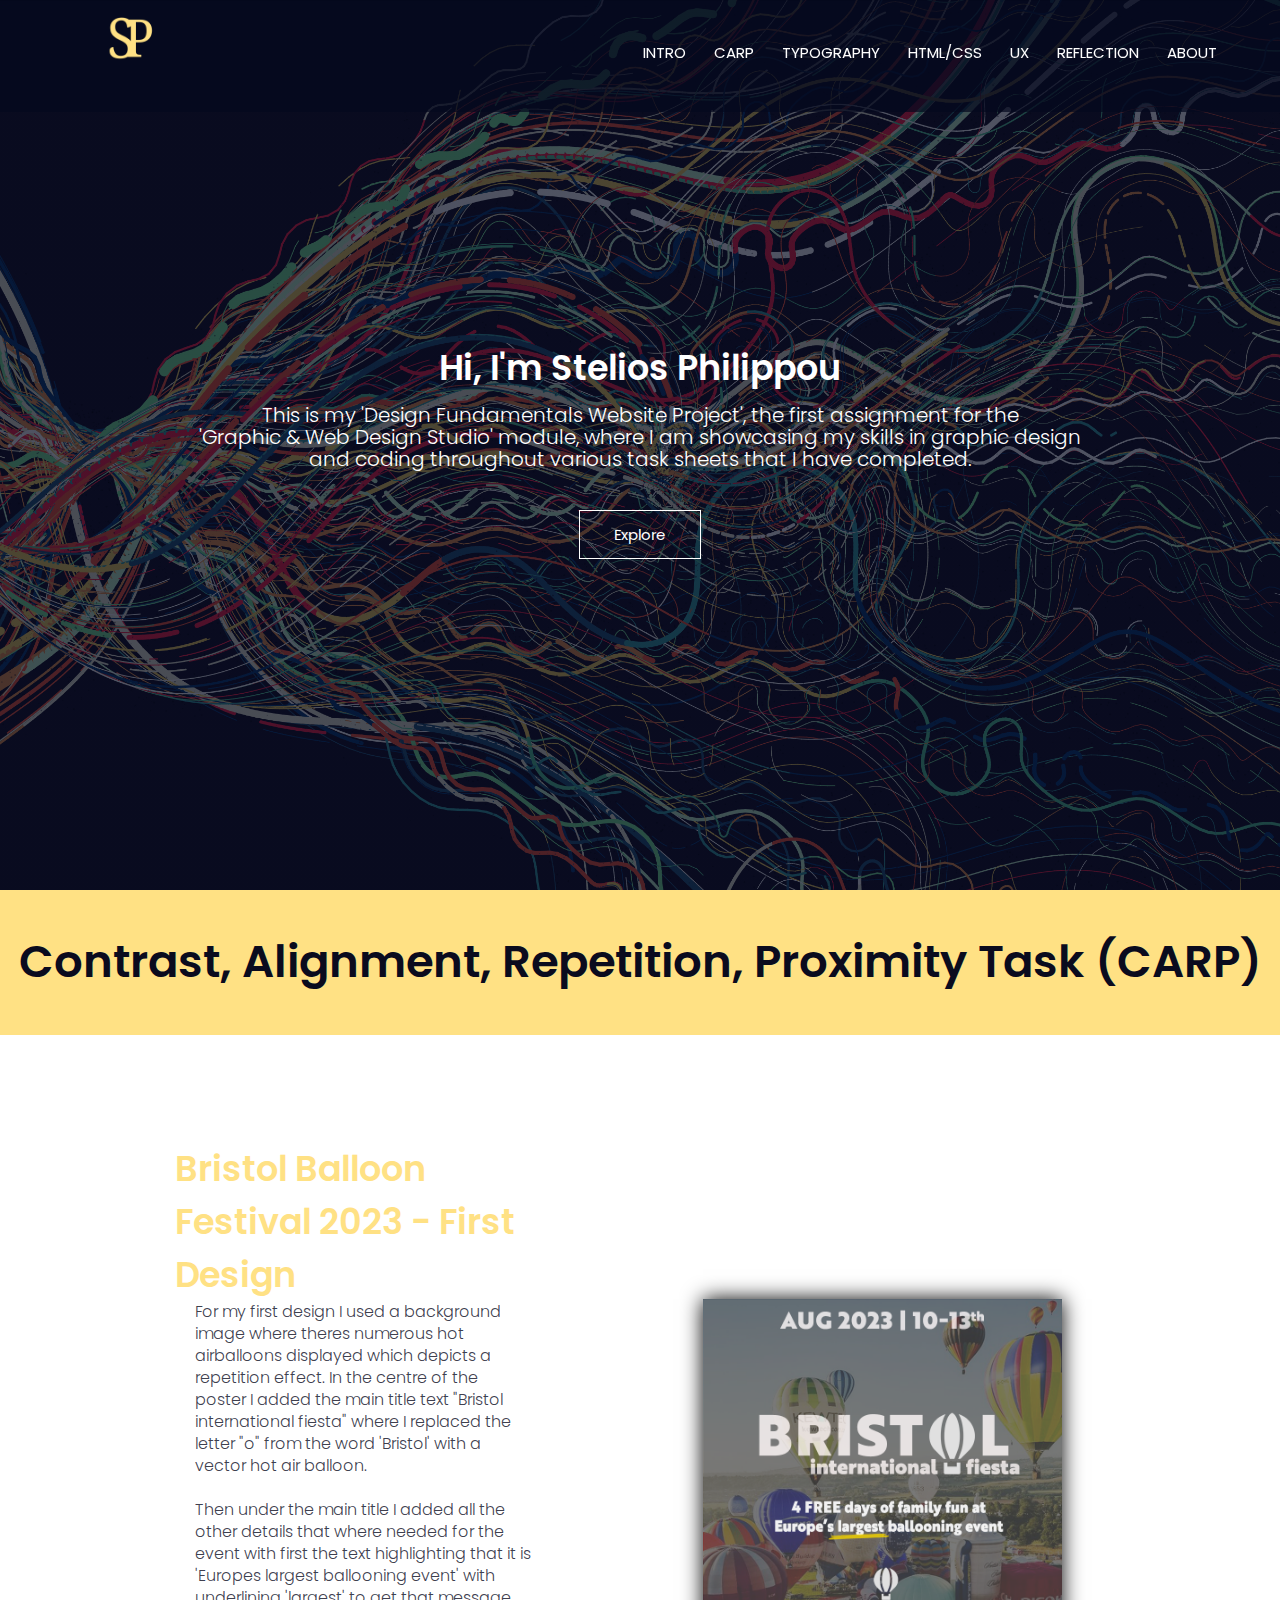
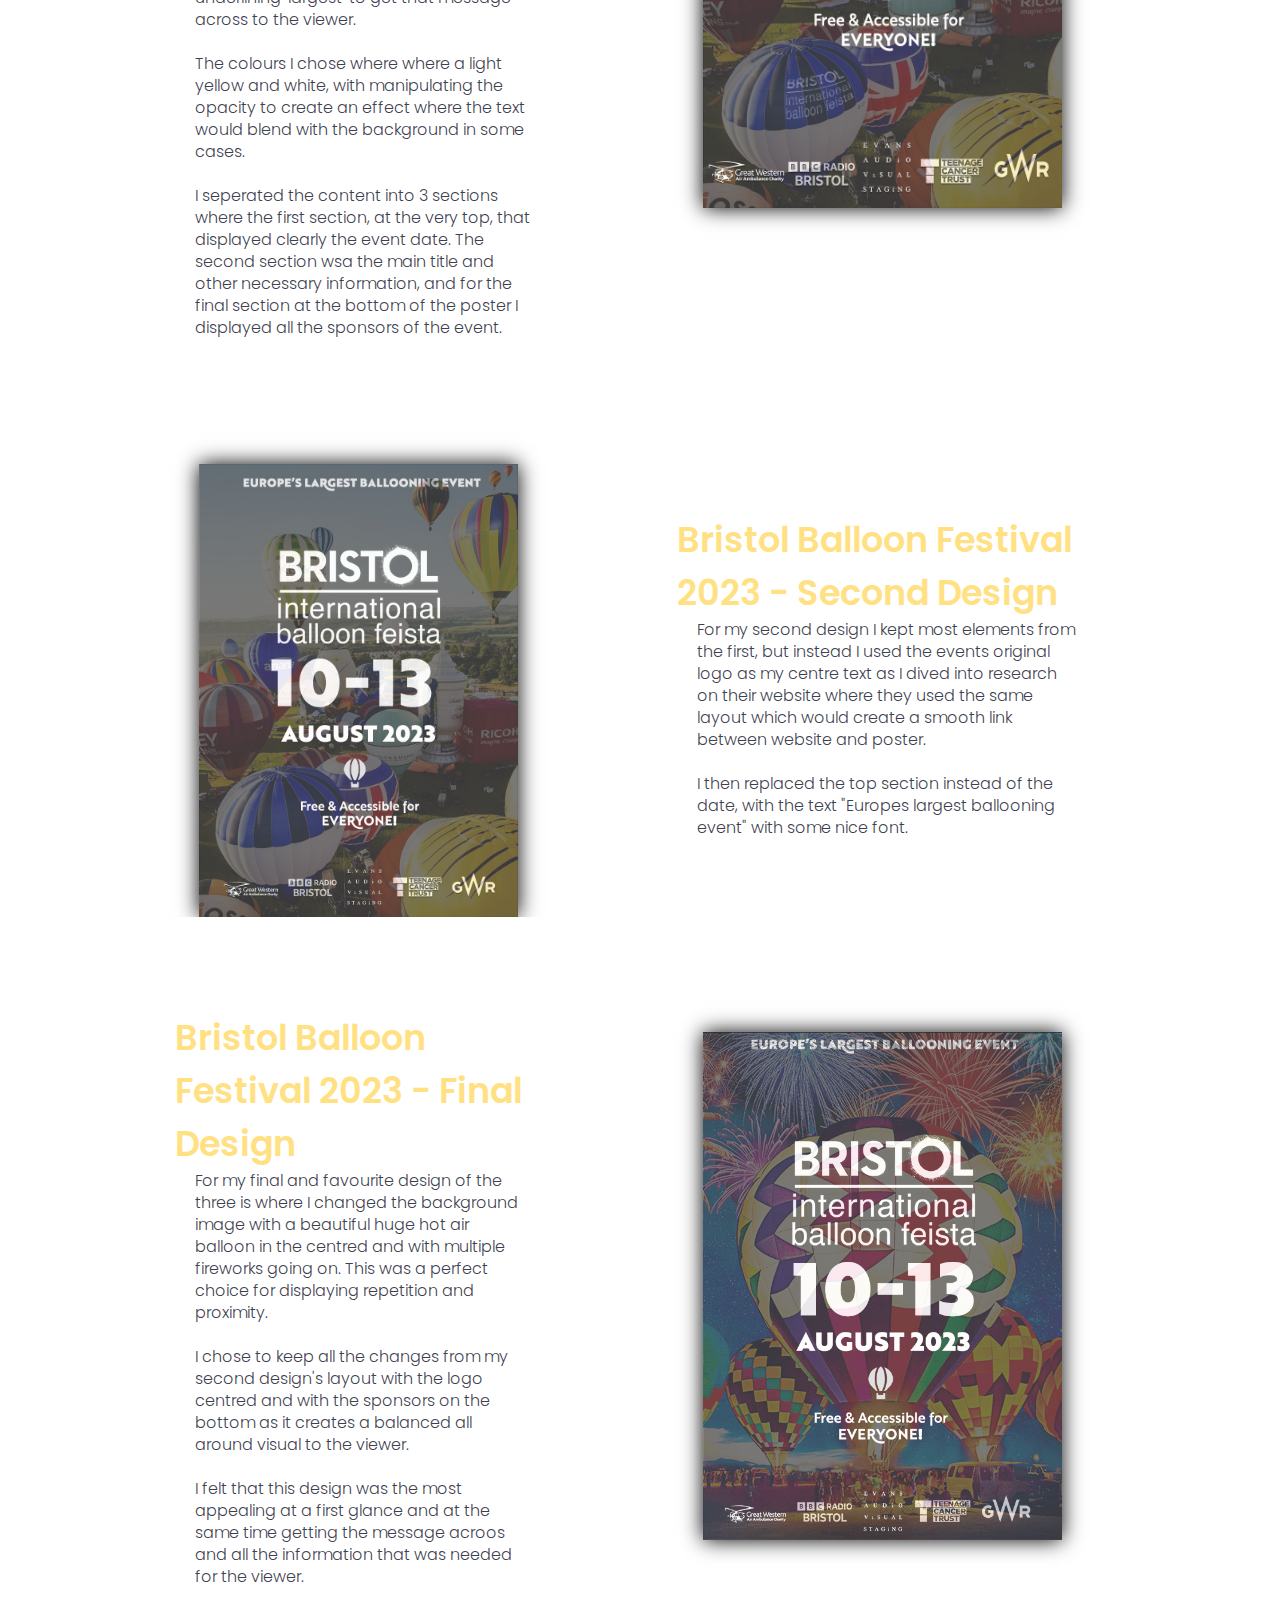
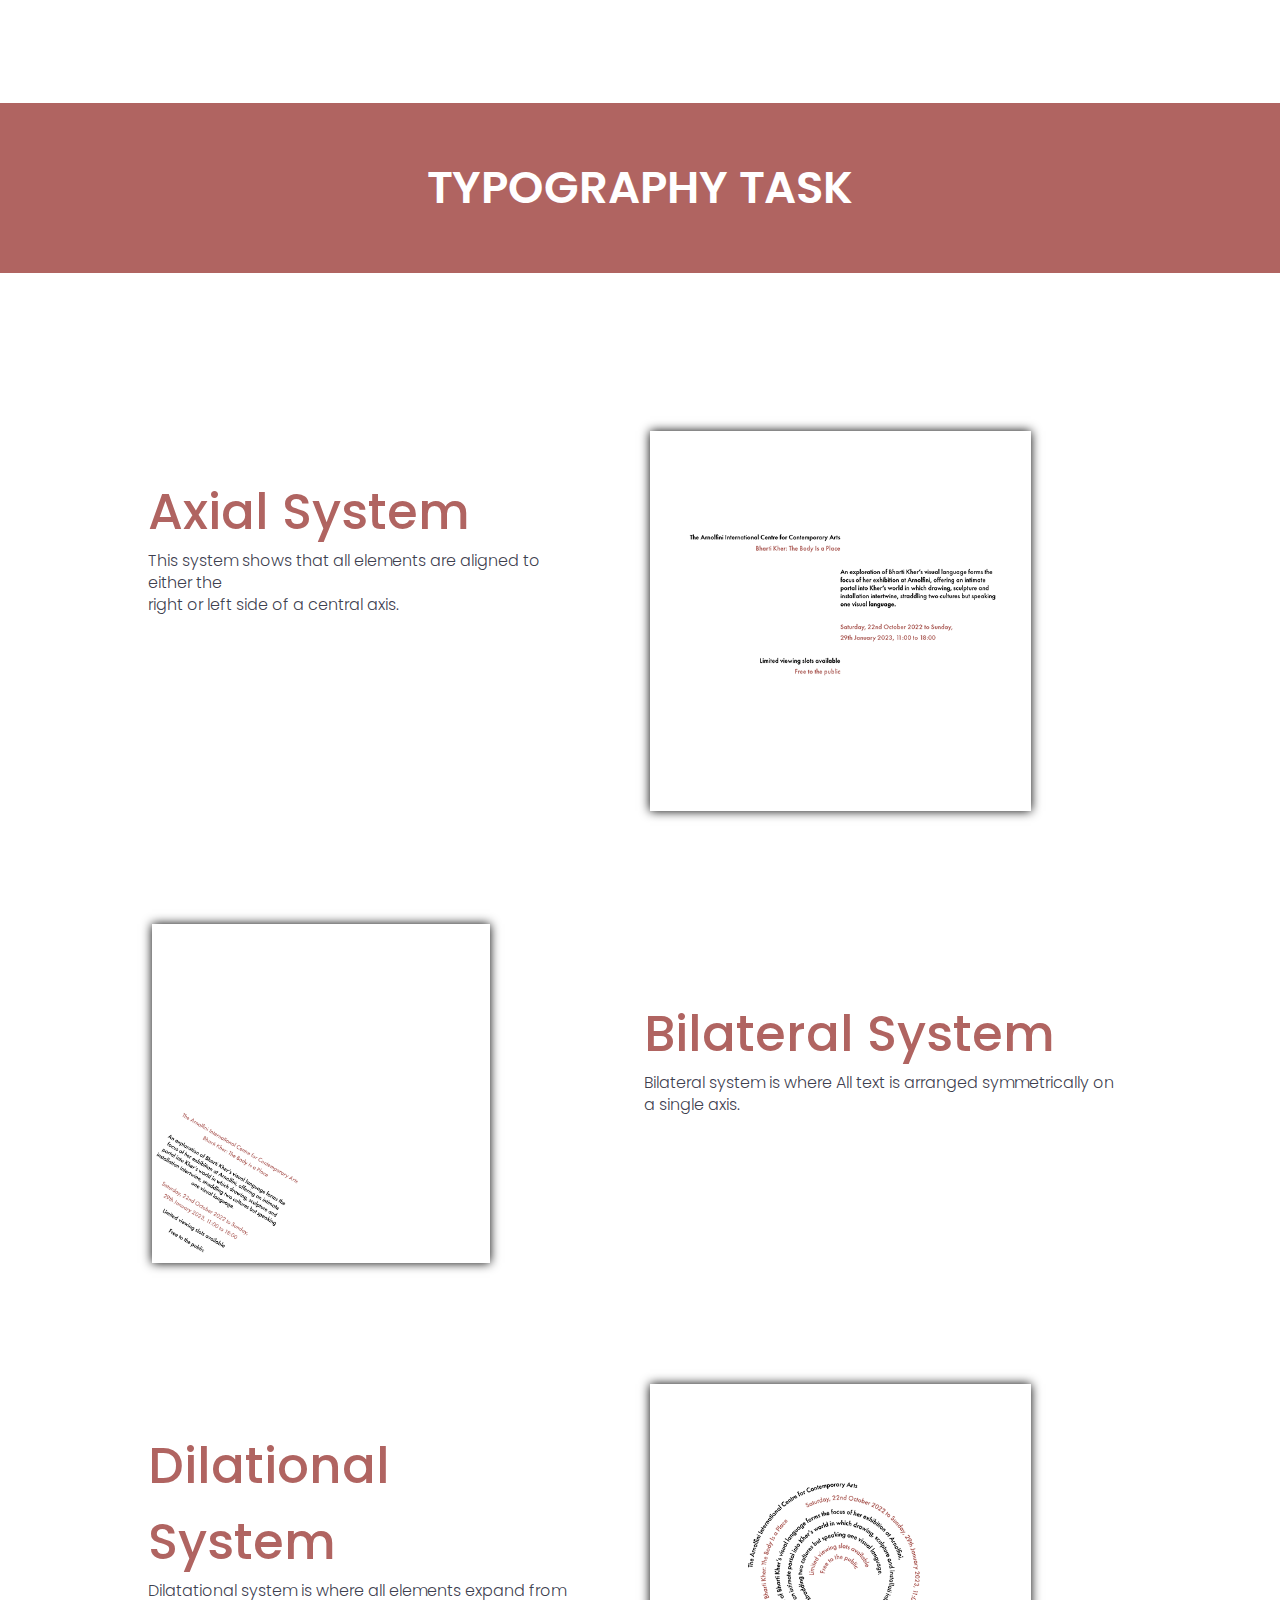
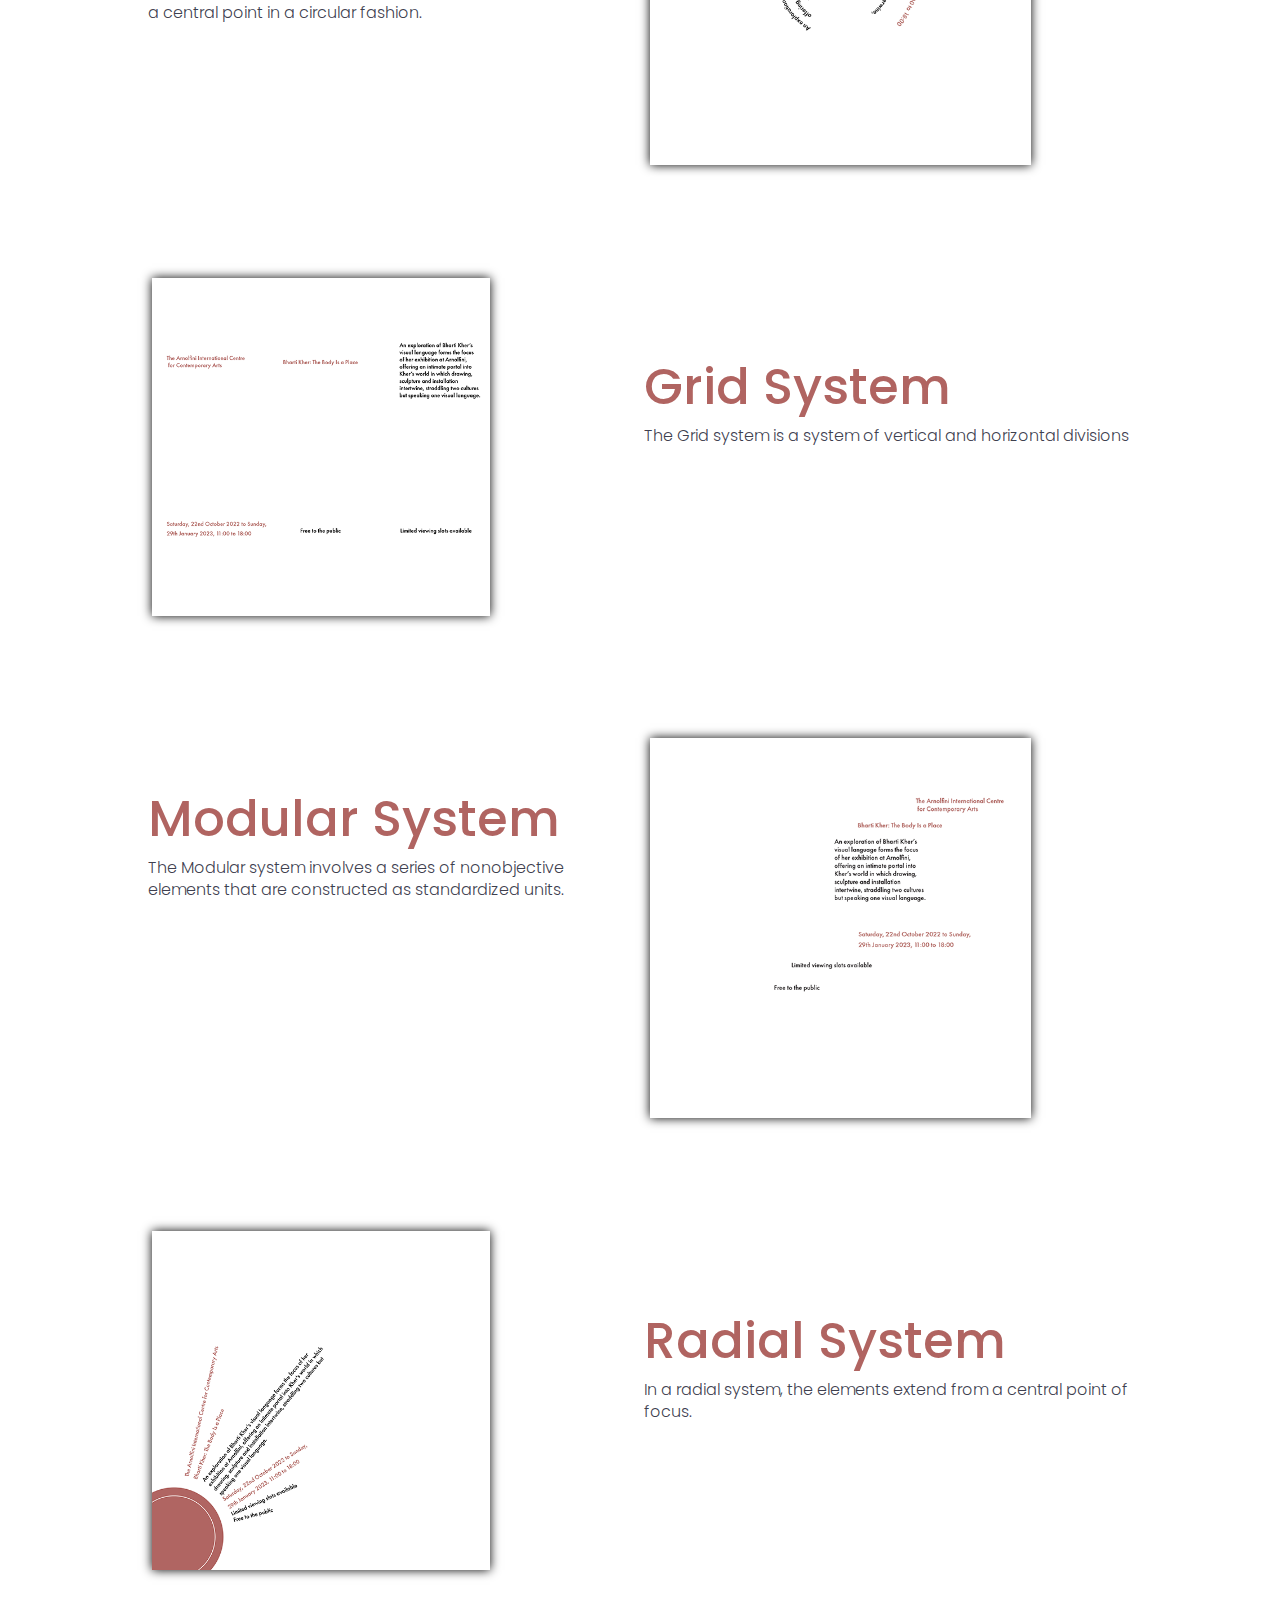
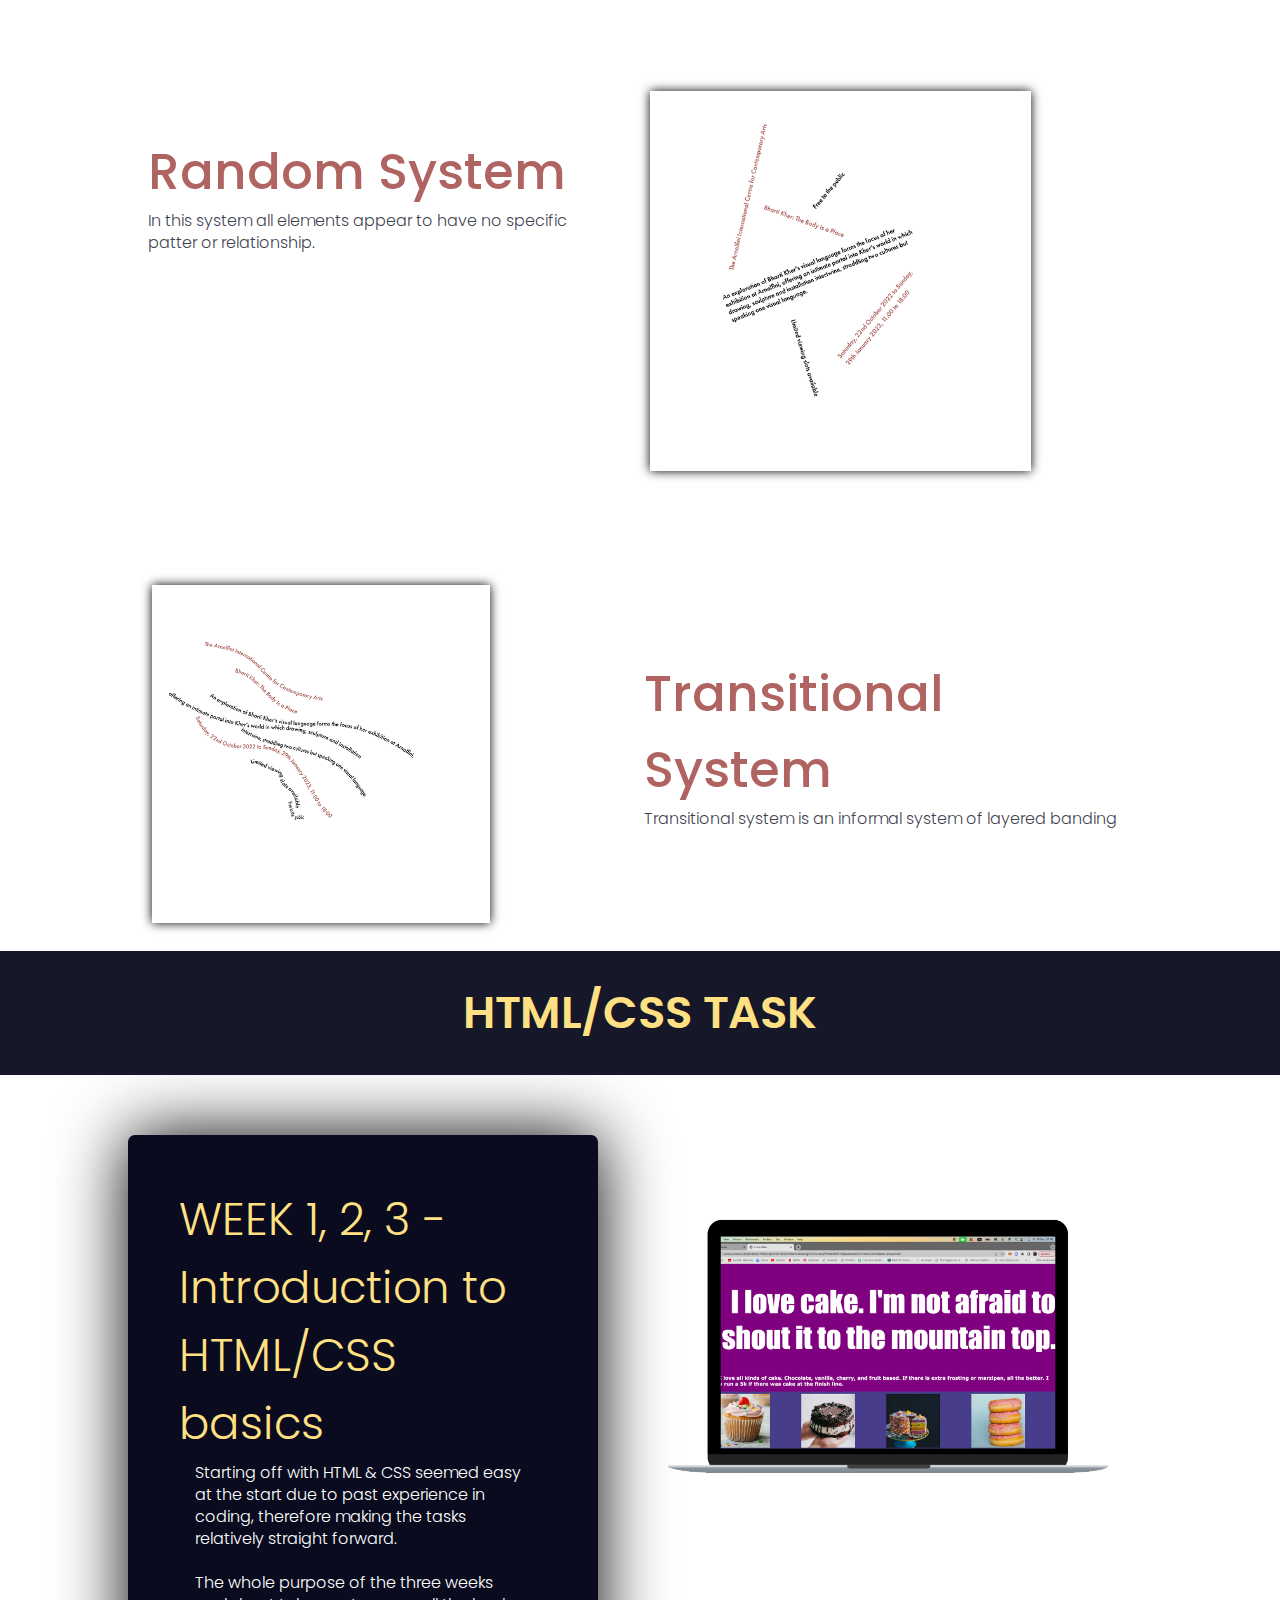
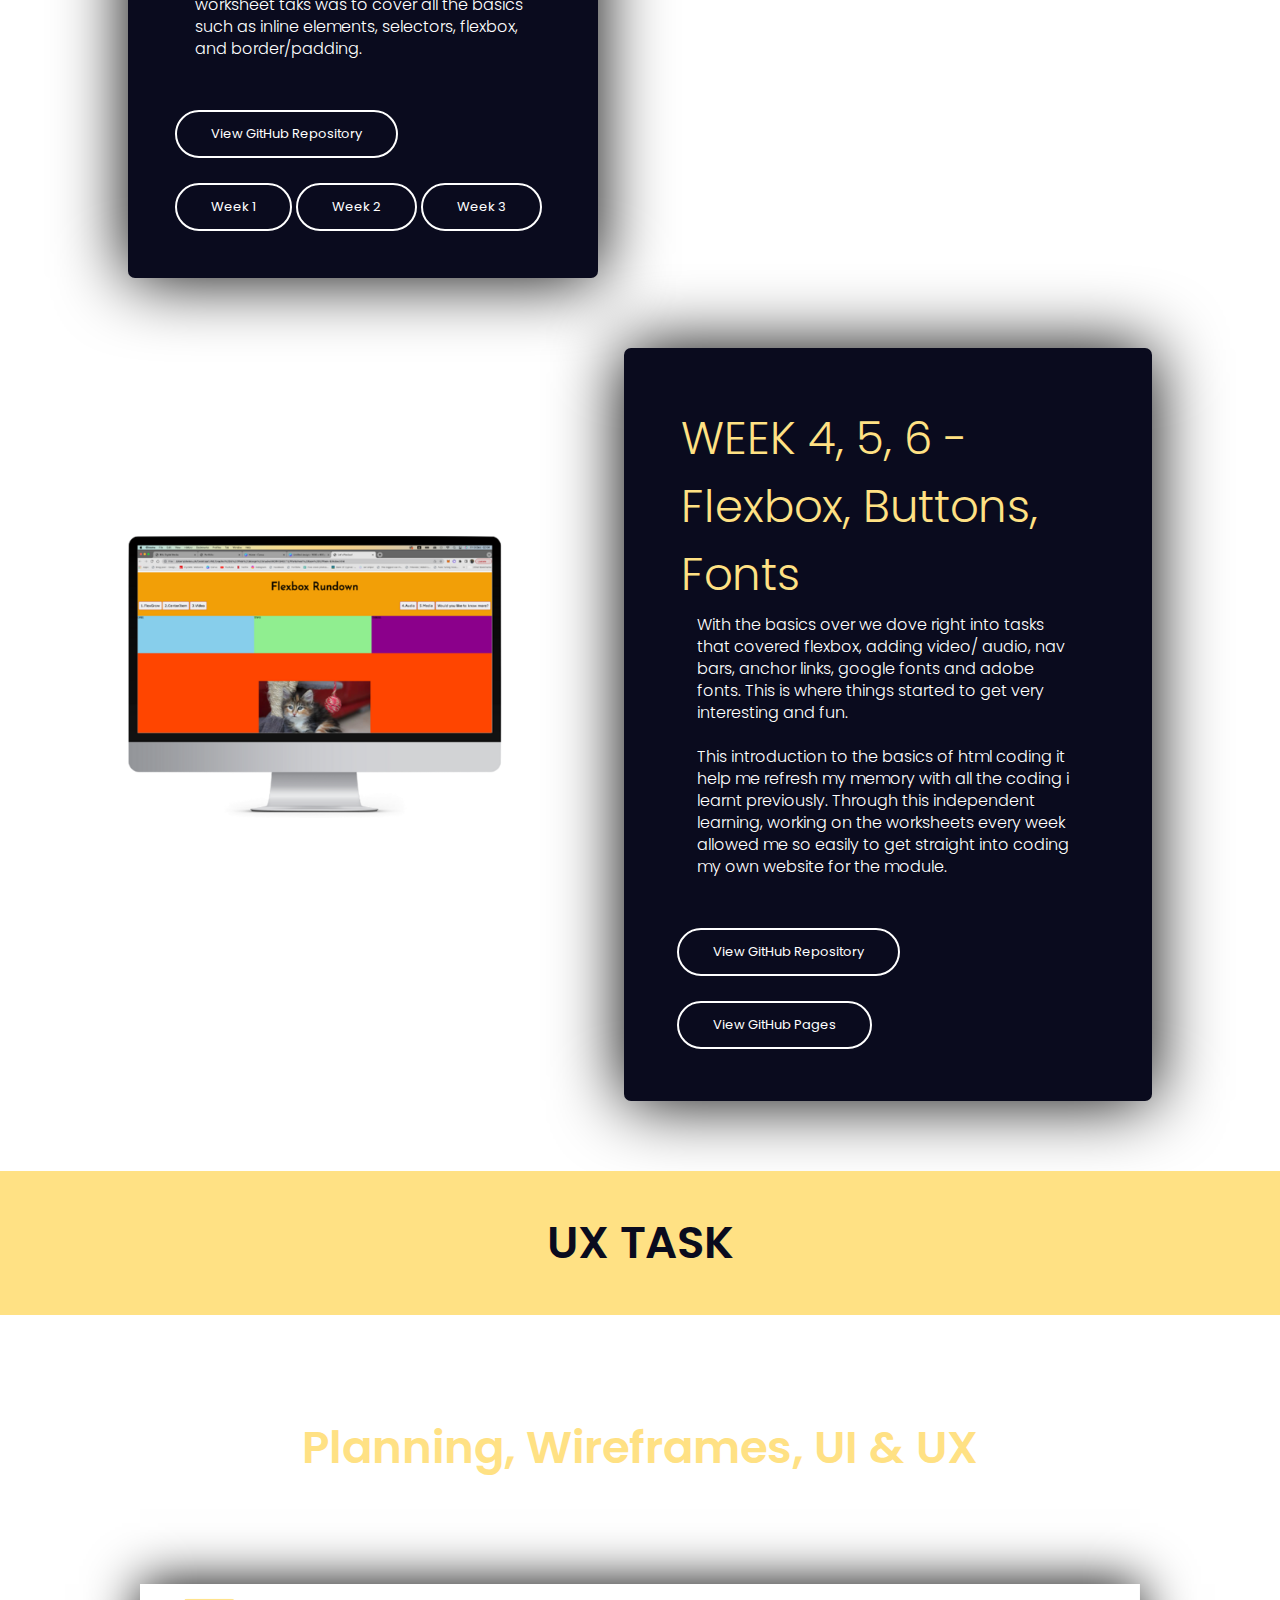
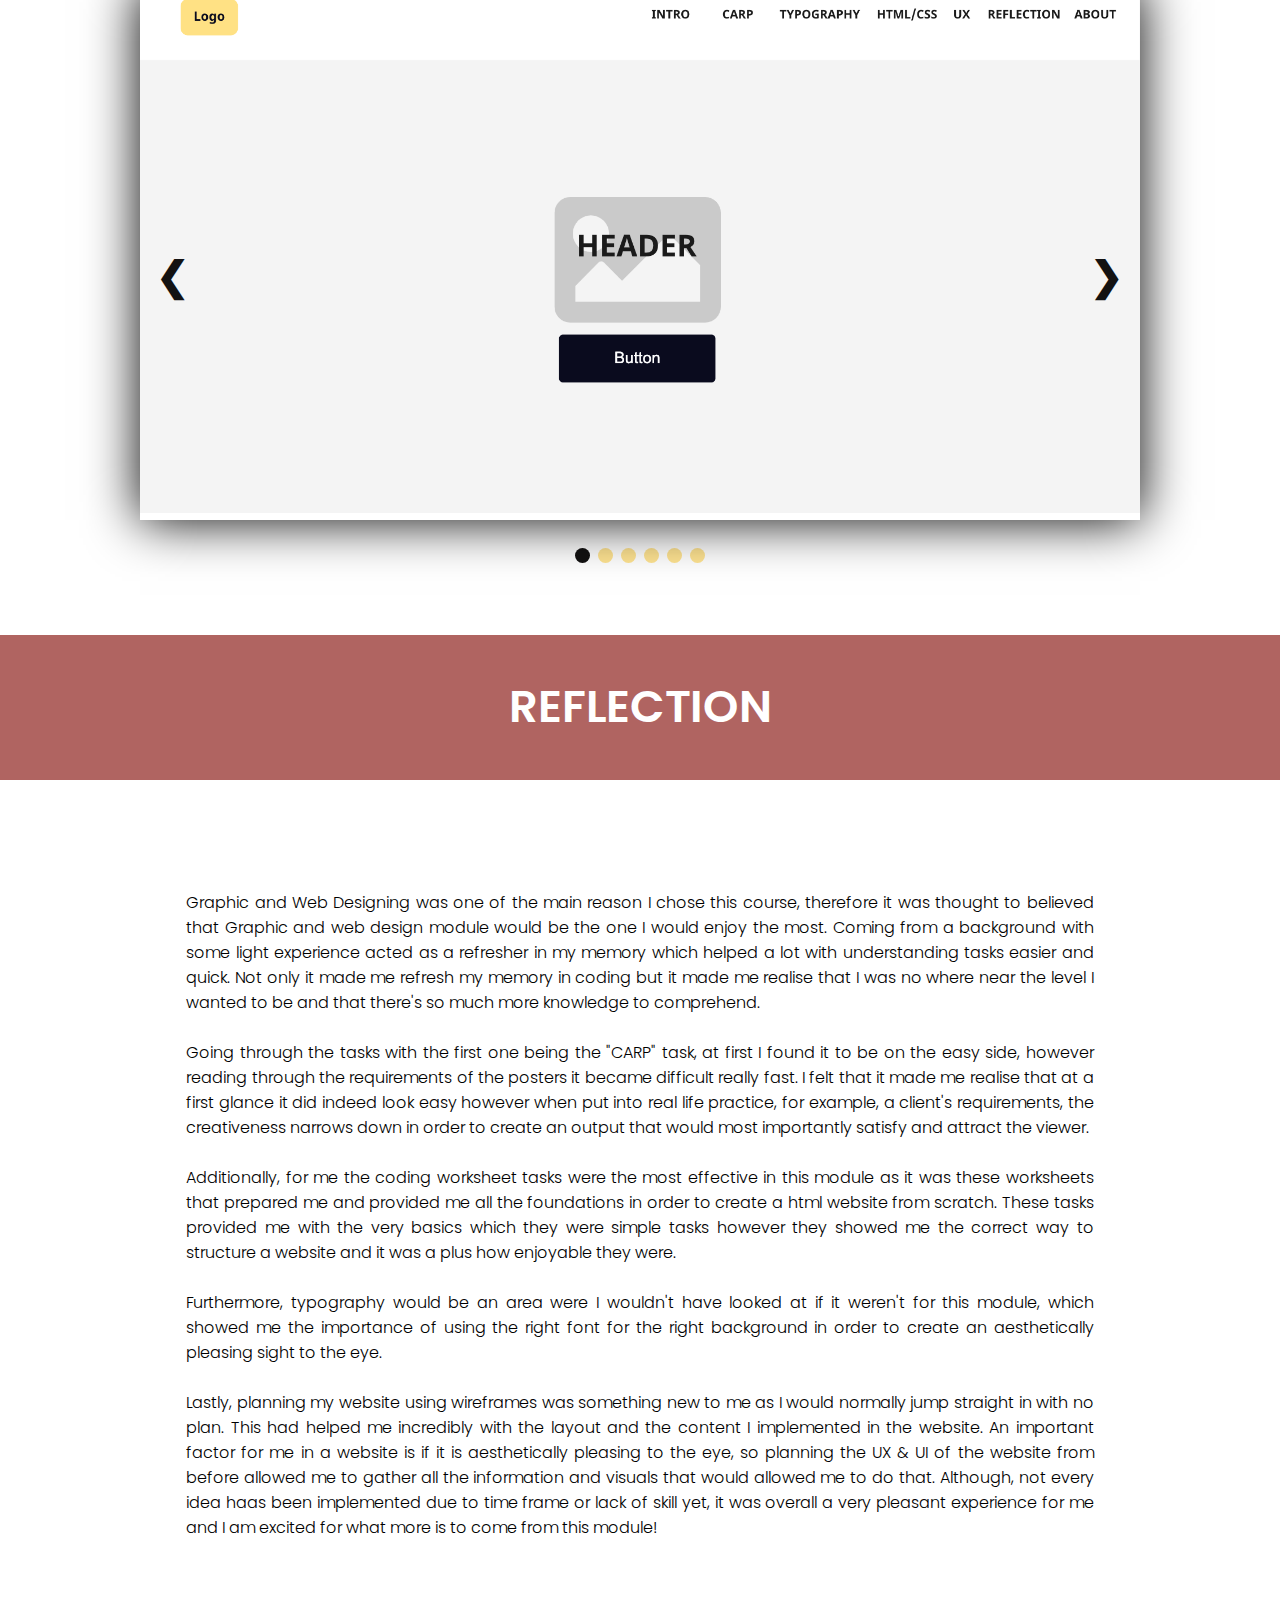
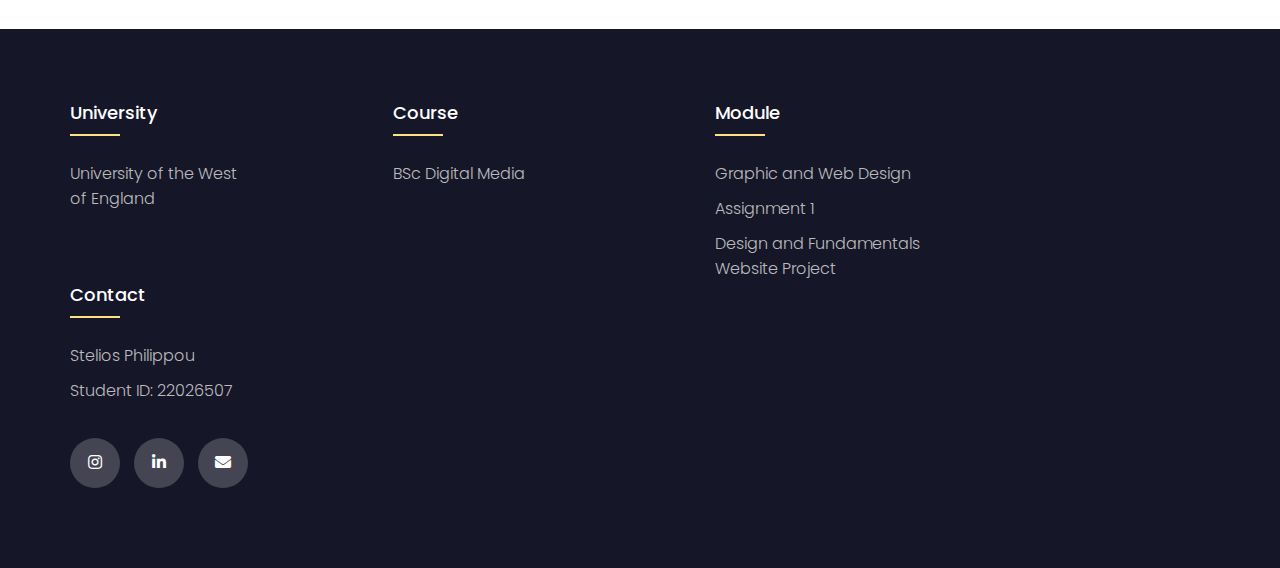
==== index.html @ d16b821f "images" ====
<!DOCTYPE html>
<html lang="en">

<head>
    <meta charset="UTF-8">
    <meta http-equiv="X-UA-Compatible" content="IE=edge">
    <meta name="viewport" content="width=device-width, initial-scale=1.0">
    <title>BSc Digital Media</title>
    <link rel="stylesheet" href="style.css">
    <link rel="preconnect" href="https://fonts.googleapis.com">
    <link rel="preconnect" href="https://fonts.gstatic.com" crossorigin>
    <link href="https://fonts.googleapis.com/css2?family=Poppins:wght@100;200;300;400;600;700&display=swap"
        rel="stylesheet">
    <link rel="stylesheet" href="https://stackpath.bootstrapcdn.com/font-awesome/4.7.0/css/font-awesome.min.css">
    <link rel="stylesheet" href="https://developer.mozilla.org/en-US/docs/Web/CSS/grid-template-areas">
    <meta name="viewport" content="width=device-width, initial-scale=1">
  <link rel="stylesheet" type="text/css" href="https://cdnjs.cloudflare.com/ajax/libs/font-awesome/5.15.1/css/all.min.css">

</head>

<body>
    <a id="start"></a>
    <header>
        <nav>
            <a href='https://steliosph3.github.io/MyWebsite/#start'><img src='images/logo.png'></a>
            <div class="nav-links" id="navLinks">

        <!--NAVIGATION MENU-->
                <i class="fa fa-times" onclick="hideMenu()"></i>
                <ul>
                    <li><a href="#start">INTRO</a></li>
                    <li><a href="#carp-p1">CARP</a></li>
                    <li><a href="#typo-card">TYPOGRAPHY</a></li>
                    <li><a href="#css-card">HTML/CSS</a></li>
                    <li><a href="#ux-task">UX</a></li>
                    <li><a href="#ref-task">REFLECTION</a></li>
                    <li><a href="#footer">ABOUT</a></li>
                </ul>
            </div>
            <i class="fa fa-bars" onclick="showMenu()"></i>
        </nav>


        <!--INTRO section-->
        <div class="text-box">
            <h1>Hi, I'm Stelios Philippou</h1>
            <p>This is my 'Design Fundamentals Website Project', the first assignment for the<br>
                'Graphic & Web Design Studio' module, where I am showcasing my skills in graphic design <br>
                and coding throughout various task sheets that I have completed.</p>
            <button class="hero-btn"><a style="text-decoration: none; color: white;"href="#carp-p1">Explore</a></button>
        </div>
         
    </header>


   
    <!--CARP section-->

    <section class="CARP" id="carp-p1">
        <h1 class="carp-title">Contrast, Alignment, Repetition, Proximity Task (CARP) </h1>
    </section>

 <main class="grid-main">

    <!--First Design-->
        <section class="carp-p" id="carp-p1">
            <h1>Bristol Balloon Festival 2023 - First Design</h1>
            <p class="carp-paragraph">For my first design I used a background image where theres numerous hot airballoons displayed which depicts a repetition effect. In the centre of the poster I added the main title text "Bristol international fiesta" where I replaced the letter "o" from the word 'Bristol' with a vector hot air balloon.<br><br>
            Then under the main title I added all the other details that where needed for the event with first the text highlighting that it is 'Europes largest ballooning event' with underlining 'largest' to get that message across to the viewer. <br><br>
            The colours I chose where where a light yellow and white, with manipulating the opacity to create an effect where the text would blend with the background in some cases.<br><br>
            I seperated the content into 3 sections where the first section, at the very top, that displayed clearly the event date. The second section wsa the main title and other necessary information, and for the final section at the bottom of the poster I displayed all the sponsors of the event.   <br><br>
            
            </p>
        </section>
        <section class="carp-img" id="carp-img1">
            <img class="img" src="images/carp3.png" alt="">
        </section>

    <!--Second Design-->
        <section class="carp-img" id="carp-img2">
           <img class="img2" src="images/carp2.png" alt="">
         </section>
         <section class="carp-pa" id="carp-p2">
            <h1>Bristol Balloon Festival 2023 - Second Design</h1>
            <p>For my second design I kept most elements from the first, but instead I used the events original logo as my centre text as I dived into research on their website where they used the same layout which would create a smooth link between website and poster. <br> 
            <br>I then replaced the top section instead of the date, with the text "Europes largest ballooning event" with some nice font. </p>
        </section>

    <!--Third Section-->
        <section class="carp-par" id="carp-p3">
            <h1>Bristol Balloon Festival 2023 - Final Design</h1> 
                <p>For my final and favourite design of the three is where I changed the background image with a beautiful huge hot air balloon in the centred and with multiple fireworks going on. This was a perfect choice for displaying repetition and proximity. <br>
                <br>I chose to keep all the changes from my second design's layout with the logo centred and with the sponsors on the bottom as it creates a balanced all around visual to the viewer.
            <br><br>
            I felt that this design was the most appealing at a first glance and at the same time getting the message acroos and all the information that was needed for the viewer.
            </p>
        </section>
        <section class="carp-img" id="carp-img3">
            <img class="img3" src="images/final carp.png" alt="">
        </section>



        
        <!--TYPOGRAPHY Section-->
        <!-- All typography definitions referenced: https://visualdesignfordh.files.wordpress.com/2014/06/grid-systems.pdf-->
        
        <section class="TYPOGRAPHY" id="typo-card">
            <h1 class="tp-title">TYPOGRAPHY TASK</h1>
        </section>

        <!--AXIAL SYSTEM-->
        <section class="tp-info" id="typo-info1">
            <p class="typo-title">Axial System</p>
            <p>This system shows that all elements are aligned to either the <br>right  or left side of a central axis.</p>
        </section>
        
        <section class="tp-img" id="tp-img1">
            <img src="images/Axial system-01.png" alt="">
         </section>

         <!--BILATERAL SYSTEM-->
         <section class="tp-img" id="tp-img2">
            <img src="images/Bilateral system2-01.png" alt="">
        </section>
        
        <section class="tp-info" id="typo-info2">
            <p class="typo-title">Bilateral System</p>
            <p><u></u>Bilateral system is</u> where All text is arranged symmetrically on <br>a single axis.</p>
        </section>

        <!--DILATIONAL SYSTEM-->
        <section class="tp-info" id="typo-info3">
            <p class="typo-title">Dilational System</p>
            <p>Dilatational system is where all elements expand from a central point in a circular fashion.</p>
        </section>
        <section class="tp-img" id="tp-img3">
            <img src="images/Dilatational System-01.png" alt="">
        </section>

        <!--GRID SYSTEM-->
        <section class="tp-img" id="tp-img4">
           <img src="images/Grid system-01.png" alt="">
        </section>
        <section class="tp-info" id="typo-info4">
            <p class="typo-title">Grid System</p>
            <p>The Grid system is a system of vertical and horizontal divisions</p>
        </section>

        <!--MODULAR SYSTEM-->
        <section class="tp-img" id="tp-img5">
           <img src="images/Modular system-01.png" alt="">
        </section>
        <section class="tp-info" id="typo-info5">
            <p class="typo-title">Modular System</p>
            <p>The Modular system involves a series of nonobjective elements that are constructed as standardized units.</p>
        </section>

        <!--RADIAL SYSTEM-->
        <section class="tp-info" id="typo-info6">
            <p class="typo-title">Radial System</p>
            <p>In a radial system, the elements extend from a central point of focus.</p>
        </section>
        <section class="tp-img" id="tp-img6">
            <img src="images/Radial system-01.png" alt="">
        </section>

        <!--RANDOM SYTEM-->
        <section class="tp-info" id="typo-info7">
            <p class="typo-title">Random System</p>
            <p>In this system all elements appear to have no specific patter or relationship.</p>
        </section>
        <section class="tp-img" id="tp-img7">
            <img src="images/Random system-01.png" alt="">
         </section>

         <!--TRANSITIONAL SYSTEM-->
         <section class="tp-info" id="typo-info8">
            <p class="typo-title">Transitional System</p>
            <p>Transitional system is an informal system of layered banding</p>
        </section>
        <section class="tp-img" id="tp-img8">
           <img src="images/Transitional system-01.png" alt="">
       </section>


<!--HTML/CSS SECTION-->

 <section class="HTML" id="css-card">
                <p class="css-title">HTML/CSS TASK</p>
            </section>
       <section class="html-info" id="html-info1">
        <p class="html-title">WEEK 1, 2, 3 - Introduction to HTML/CSS basics</p>
        <p class="info">Starting off with HTML & CSS seemed easy at the start due to past experience in coding, therefore making the tasks relatively straight forward. 
        <br><br>
        The whole purpose of the three weeks worksheet taks was to cover all the basics such as inline elements, selectors, flexbox, and border/padding. </p>
        <button class="html-btn"><a class="link" style="text-decoration: none; color: white;"href="https://github.com/steliosph3/Week-3" target="_blank">View GitHub Repository</a></button><br><br>
        <button class="html-btn"><a class="link" style="text-decoration: none; color: white;"href="https://steliosph3.github.io/Week-1/" target="_blank">Week 1</a></button>
        <button class="html-btn"><a class="link" style="text-decoration: none; color: white;"href="https://steliosph3.github.io/Week-2/" target="_blank">Week 2</a></button> 
        <button class="html-btn"><a class="link" style="text-decoration: none; color: white;"href="https://steliosph3.github.io/Week-3/" target="_blank">Week 3</a></button>


    </section>
    <section class="html-img" id="html-img1">
       <img src="images/cake1.png" alt=""></a>
    </section>
    <section class="html-info" id="html-info2">
        <p class="html-title">WEEK 4, 5, 6 - Flexbox, Buttons, Fonts</p>
        <p class="info">With the basics over we dove right into tasks that covered flexbox, adding video/ audio, nav bars, anchor links, google fonts and adobe fonts. This is where things started to get very interesting and fun.
        <br><br>
       This introduction to the basics of html coding it help me refresh my memory with all the coding i learnt previously. Through this independent learning, working on the worksheets every week allowed me so easily to get straight into coding my own website for the module.</p>
        <button class="html-btn"><a class="link" style="text-decoration: none; color: white;"href="https://github.com/steliosph3/Week-5" target="_blank">View GitHub Repository</a></button><br><br>
        <button class="html-btn"><a class="link" style="text-decoration: none; color: white;"href="https://steliosph3.github.io/Week-5/" target="_blank">View GitHub Pages</a></button>
        
    </section>
    <section id="html-img2">
        <img class="PC" src="images/flex.png" alt=""></a>
    </section>


</main>


<!--UX Section-->

<section class="CARP" id="ux-task">
    <h1 class="carp-title">UX TASK</h1>
</section>

<p class="ux-title"> Planning, Wireframes, UI & UX </p>

<div class="slideshow-container">

    
    <div class="mySlides fade">
      <img src="images/UX1.png" style="width:100%">
    </div>
  
    <div class="mySlides fade">
      <img src="images/UX2.png" style="width:100%">
    </div>
  
    <div class="mySlides fade">
      <img src="images/UX3.png" style="width:100%">
    </div>

    <div class="mySlides fade">
        <img src="images/UX4.png" style="width:100%">
      </div>

      <div class="mySlides fade">
        <img src="images/UX5.png" style="width:100%">
      </div>

      <div class="mySlides fade">
        <img src="images/UX6.png" style="width:100%">
      </div>
  
 
    <a class="prev" onclick="plusSlides(-1)">&#10094;</a>
    <a class="next" onclick="plusSlides(1)">&#10095;</a>
  </div>
  <br>
  

  <div style="text-align:center">
    <span class="dot" onclick="currentSlide(1)"></span>
    <span class="dot" onclick="currentSlide(2)"></span>
    <span class="dot" onclick="currentSlide(3)"></span>
    <span class="dot" onclick="currentSlide(4)"></span>
    <span class="dot" onclick="currentSlide(5)"></span>
    <span class="dot" onclick="currentSlide(6)"></span>
  </div>
  <br> 
  <br> 
  <br> 

  <!--REFLECTION section-->

  <section class="reflection" id="ref-task">
    <h1 class="rf-title">REFLECTION</h1>
</section>

<section class="ref-p">
<p class="ref-para"><br><br>Graphic and Web Designing was one of the main reason I chose this course, therefore it was thought to believed 
    that Graphic and web design module would be the one I would enjoy the most. Coming from a background with 
    some light experience acted as a refresher in my memory which helped a lot with understanding tasks easier and 
    quick. Not only it made me refresh my memory in coding but it made me realise that I was no where near the level I
    wanted to be and that there's so much more knowledge to comprehend. 
    <br>
    <br>
        Going through the tasks with the first one being the "CARP" task, at first I found it to be on the easy side, however 
    reading through the requirements of the posters it became difficult really fast. I felt that it made me realise that at
    a first glance it did indeed look easy however when put into real life practice, for example, a client's requirements, 
    the creativeness narrows down in order to create an output that would most importantly satisfy and attract the viewer.  
    <br>
    <br>
    Additionally, for me the coding worksheet tasks were the most effective in this module as it was these worksheets that 
    prepared me and provided me all the foundations in order to create a html website from scratch. These tasks provided
    me with the very basics which they were simple tasks however they showed me the correct way to structure a website and 
    it was a plus how enjoyable they were. 
    <br>
    <br>
    Furthermore, typography would be an area were I wouldn't have looked at if it weren't for this module, which showed me the 
    importance of using the right font for the right background in order to create an aesthetically pleasing sight to the eye.
    <br>
    <br>
    Lastly, planning my website using wireframes was something new to me as I would normally jump straight in with no plan. This 
    had helped me incredibly with the layout and the content I implemented in the website. An important factor for me in a website 
    is if it is aesthetically pleasing to the eye, so planning the UX & UI of the website from before allowed me to gather all the 
    information and visuals that would allowed me to do that. Although, not every idea haas been implemented due to time frame or 
    lack of skill yet, it was overall a very pleasant experience for me and I am excited for what more is to come from this module!
    <br><br>

    </p>
    
</section>


  


  
  










  





<!--JAVASCRIPT -->

    <script>
    
//Mobile
        var navLinks = document.getElementById("navLinks");

        function showMenu() {
            navLinks.style.right = "0";
        }

        function hideMenu() {
            navLinks.style.right = "-200px";
        }

        
let slideIndex = 1;
        
showSlides(slideIndex);

// Next/previous controls
function plusSlides(n) {
  showSlides(slideIndex += n);
}

// Thumbnail image controls
function currentSlide(n) {
  showSlides(slideIndex = n);
}

function showSlides(n) {
  let i;
  let slides = document.getElementsByClassName("mySlides");
  let dots = document.getElementsByClassName("dot");
  if (n > slides.length) {slideIndex = 1}
  if (n < 1) {slideIndex = slides.length}
  for (i = 0; i < slides.length; i++) {
    slides[i].style.display = "none";
  }
  for (i = 0; i < dots.length; i++) {
    dots[i].className = dots[i].className.replace(" active", "");
  }
  slides[slideIndex-1].style.display = "block";
  dots[slideIndex-1].className += " active";



  
}

        

    </script>
    
    
    <!--FOOTER-->

    <footer class="footer">
        <div class="container">
            <div class="row">
                <div class="footer-col">
                    <h4>University</h4>
                    <ul>
                        <li><a>University of the West <br>of England</a></li>
                        
                    </ul>
                </div>
                
                <div class="footer-col">
                    <h4>Course</h4>
                    <ul>
                        <li><a>BSc Digital Media</a></li>
                        
                    </ul>
                </div>

                <div class="footer-col">
                    <h4>Module</h4>
                    <ul>
                        <li><a>Graphic and Web Design</a></li>
                        <li><a>Assignment 1</a></li>
                        <li><a>Design and Fundamentals <br> Website Project</a></li>
                        
                    </ul>
                </div>




                <div class="footer-col" id="footer">
                    <h4>Contact</h4>
                    <ul>
                        <li><a>Stelios Philippou</a></li>
                        <li><a>Student ID: 22026507</a></li>
                        <br>
                    </ul>
                    <div class="social-links">
                        <a href="https://www.instagram.com/stelios.ph/" target="_blank"><i class="fab fa-instagram"></i></a>
                        <a href="https://www.linkedin.com/in/stelios-philippou-49669a182/" target="_blank"><i class="fab fa-linkedin-in"></i></a>
                        <a href="mailto:stelios2.philippou@live.uwe.ac.uk? subject=subject text"><i class="fa fa-envelope" aria-hidden="true"></i>
                        </i></a>
                    </div>
                </div>
            </div>
        </div>
   </footer>
 







   

</body>

</html>
---- style.css ----
* {
    margin: 0;
    padding: 0;
    font-family: 'Poppins', sans-serif;
}

html {
    scroll-behavior: smooth;
  }
/* Grid templates reference https://developer.mozilla.org/en-US/docs/Web/CSS */
/* A past student's project had made me research further into grid templates for using as a main structure of my website - https://ollie-perry.github.io/Portfolio-Website/#top */

  .grid-main{
    background-color: white;
    display: grid;
    grid-template-columns: 10% auto 2% auto 10%;
    grid-template-rows: auto;
    grid-template-areas: 
    '. carp-p1 . carp-img1 .'
    '. carp-img2 . carp-p2 .'
    '. carp-p3 . carp-img3 .'
    '. carp-img4 . carp-p4 .'
    'typo-card typo-card typo-card typo-card typo-card'
    '. typo-info1 . tp-img1 .'
    '. tp-img2 . typo-info2 .'
    '. typo-info3 . tp-img3 .'
    '. tp-img4 . typo-info4 .'
    '. typo-info5 . tp-img5 .'
    '. tp-img6 . typo-info6 .'
    '. typo-info7 . tp-img7 .'
    '. tp-img8 . typo-info8 .'
    'css-card css-card css-card css-card css-card'
    '. html-info1 . html-img1 .'
    '. html-img2 . html-info2 .';
}


/* HEADER INTRO*/
header {
    min-height: 100vh;
    width: 100%;
    background-image: linear-gradient(rgba(4,9,30,0.7),rgba(4,9,30,0.7)),url(images/pic.png);
    background-position: center;
    background-size: cover;
    position: relative;
}

/* NAVIGATION */
nav{
    background-color: rgba(4,9,30,0.7);
    display: flex;
    padding: 0% 6%;
    justify-content: space-between;
    align-items: center;
    position: fixed;
    top: -5px;
    width: 90%;
    opacity: 100%;
    z-index: 1000;
}

nav img{
    width: 110px;
}

/* MENU */
.nav-links{
    flex: 1;
    text-align: right;
}
.nav-links ul li{
    list-style: none;
    display: inline-block;
    padding: 8px 12px;
    
    
}
.nav-links ul li a{
    color: #fff;
    text-decoration: none;
    font-size: 15px;

}
.nav-links ul li::after{
    content:'';
    width: 0%;
    height: 2px;
    background: #FFE184;
    display: block;
    margin: auto;
    transition: 0.5s;
}
.nav-links ul li:hover::after{
    width: 100%;
}

/* INTRO TEXT */
.text-box{
    width: 90%;
    color: #fff;
    position: absolute;
    top: 50%;
    left: 50%;
    transform: translate(-50%,-50%);
    text-align: center;
}
.text-box h1{
    font-size: 35px;
}
.text-box p{
    margin: 10px 0 40px;
    font-size: 20px;
    color: #fff;
}

/* BUTTON INTRO */
.hero-btn{
    display: inline-block;
    text-decoration: none;
    color: #fff;
    border: 1px solid #fff;
    padding: 12px 34px;
    font-size: 15px;
    background: transparent;
    position: relative;
    cursor: pointer;
}
.hero-btn:hover{
    border: 1px solid #FFE184;
    background: #FFE184;
    transition: 0.5s;
    
}

nav .fa{
    display: none;
}





.CARP {
    background-color:#FFE184;
    width: 100%;
    margin: auto;
    text-align: center;
    padding-top: 3%;
    margin-top: 50px;
    transform: translate(0,-60px);
}

.TYPOGRAPHY {
    background-color: #B06461;
    width: 100%;
    margin: auto;
    text-align: center;
    padding-top: 3%;
    margin-top: 50px;
    transform: translate(0,-60px);
}

h1{
    font-size: 35px;
    font-weight: 600;
    
}
p{
    
    color: #0a0b1ece;
    font-size: 16px;
    font-weight: 300;
    line-height: 22px;
    padding: 0px 20px;
}



/* CARP SECTION */

.carp-title {
    color: #0a0b1e;
    font-family: 'Poppins', sans-serif;
    font-size: 45px;
    font-weight: 600;
    padding-bottom: 3%;
    align-items: center;
}


.carp1{
    font-size: 50px;
}

/* Paragraphs Styles */
.carp-p{
    display: flex;
    flex-wrap: wrap;
    flex-direction: column;
    align-content: flex-end;
    background-color: white;
    color: #FFE184;
    font-family: 'Poppins', sans-serif;
    padding-top: 10%;
    padding-bottom: 10%;
    padding-left: 10%;
    padding-right: 10%;
  
}

.tp-info {
    display: flex;
    flex-wrap: wrap;
    flex-direction: column;
    align-content: flex-start;
}

.carp-par{
    background-color: white;
    color: #FFE184;
    font-family: 'Poppins', sans-serif;
    padding-top: 20%;
    padding-bottom: 10%;
    padding-left: 10%;
    padding-right: 10%;
}

.carp-paragraph {
    display:block;
}
.carp-pa {
    background-color: white;
    color: #FFE184;
    font-family: 'Poppins', sans-serif;
    padding-top: 20%;
    padding-bottom: 10%;
    padding-left: 10%;
    padding-right: 10%;
}

.carp-img{
    margin: 0 auto;
    display: flex;
    justify-content: center;
    flex-direction: column;
   
}

.carp-img img{
    vertical-align: middle;
    width: 85%;
}

#carp-p1{
    grid-area: carp-p1;

}

#carp-img1{
    grid-area: carp-img1;
    padding-left: 10%;
    width: 80%;
}

#carp-p2{
    grid-area: carp-p2;
}

#carp-img2{
    grid-area: carp-img2;
    padding-left: 10%;
    width: 80%;
}

#carp-p3{
    grid-area: carp-p3;
}

#carp-img3{
    grid-area: carp-img3;
    padding-left: 10%;
    width: 80%;
}



.img {
    margin-top: 1%;
    box-shadow: 0px 0px 20px;

 }

 .img2 {
    margin-top: 15%;
    box-shadow: 0px 0px 20px;

 }

 .img3 {
    margin-top: 15%;
    margin-bottom: 10%;
    box-shadow: 0px 0px 20px;
 }
 






 /* TYPOGRAPHY */

 #typo-card{
   
    color: white;
    width: 100%;
    font-family: Arial, Helvetica, sans-serif;
    font-size: 7vw;
    margin-top: 10%;
    padding-top: 1%;
    padding-bottom: 1%;
    
    grid-area: typo-card;
}



.typo-title{
    display: flex;
    flex-wrap: wrap;
    flex-direction: column;
    align-content: flex-start;
    font-size: 50px;
    padding-top: 30%;
    color:#B06461;
    font-family: 'Poppins', sans-serif;
    font-weight: 500;
    line-height: normal;
}


.tp-title{
    color: white;
    font-family: 'Poppins', sans-serif;
    font-size: 45px;
    font-weight: 600;
    padding-bottom: 3%;
    padding-top: 3%;
    
}

.tp-img{
    margin: 5%;
}

.tp-img img{
    vertical-align: middle;
    width: 80%;
    margin-top: 15%;
    box-shadow: 0px 0px 10px;
}

#typo-info1{
    grid-area: typo-info1;
}

#tp-img1{
    grid-area: tp-img1;
}

#typo-info2{
    grid-area: typo-info2;
}

#tp-img2{
    grid-area: tp-img2;
}

#typo-info3{
    grid-area: typo-info3;
}

#tp-img3{
    grid-area: tp-img3;
}

#typo-info4{
    grid-area: typo-info4;
}

#tp-img4{
    grid-area: tp-img4;
}

#typo-info5{
    grid-area: typo-info5;
}

#tp-img5{
    grid-area: tp-img5;
}

#typo-info6{
    grid-area: typo-info6;
}

#tp-img6{
    grid-area: tp-img6;
}

#typo-info7{
    grid-area: typo-info7;
}

#tp-img7{
    grid-area: tp-img7;
}

#typo-info8{
    grid-area: typo-info8;
}

#tp-img8{
    grid-area: tp-img8;
}

/* HTML/CSS section */


.HTML {
    background-color: #0a0b1ef2;
    width: 100%;
    margin: auto;
    text-align: center;
    padding-top: 20%;
    margin-top: 100px;
    transform: translate(0,-60px);
}

.css-title{
    color: #FFE184;
    font-family: 'Poppins', sans-serif;
    font-size: 45px;
    font-weight: 600;
    padding-bottom: 3%;
    padding-top: 3%;
}


#css-card{
    
    color: #ebebeb;
    width: 100%;
    font-family: 'Poppins', sans-serif;
    font-size: 7vw;
    margin-top: 5%;
    padding-top: 1%;
    padding-bottom: 1%;
    
    grid-area: css-card;
}

.html-info{
    background-color: #0a0b1e;
    font-family: 'Poppins', sans-serif;
    padding-top: 10%;
    padding-bottom: 0%;
    padding-left: 10%;
    padding-right: 10%;
    box-shadow: 0px 0px 70px;
    border-radius: 7px;
    
    padding-bottom: 10%;
    margin-bottom: 15%;
    
}

/* Html/css Buttons */
.html-btn{
    display: inline-block;
    text-decoration: none;
    color: #fff;
    border: 2px solid #fff;
    padding: 12px 34px;
    font-size: 13px;
    border-radius: 40px 40px;
    
    
    background: transparent;
    position: relative;
    cursor: pointer;
}
.html-btn:hover{
    border: 1px solid #FFE184;
    background: #FFE184;
    transition: 0.5s;
    
}


/* HTML images */

.html-img{
    
    width: 100%;
}

.html-img img{
    vertical-align: middle;
    width: 100%;
    padding-top: 10%;
    
    
}

.PC {
    width: 100%;
    padding-top: 40%;
    
}

.html-title{
    color: #FFE184;
    font-size: 45px;
    padding: 1%;
    line-height: normal;
    
}


.info {
    color: white;
    padding-bottom: 50px;
}

#html-info1{
    grid-area: html-info1;
}

#html-img1{
    grid-area: html-img1;
}

#html-info2{
    grid-area: html-info2;
}

#html-img2{
    grid-area: html-img2;
}



/* UX SECTION */


.ux-title{
    color: #FFE184;
    font-family: 'Poppins', sans-serif;
    text-align: center;
    font-size: 45px;
    font-weight: 600;
    padding-bottom: 8%;
    padding-top: 3%;
    line-height: normal;
}



/* REFERENCING */
/* https://www.w3schools.com/howto/howto_js_slideshow_gallery.asphttps://www.w3schools.com/howto/howto_js_slideshow_gallery.asp */
/* UX CAROUSEL */

.slideshow-container {
    max-width: 1000px;
    position: relative;
    margin: auto;
  }
  
  .mySlides {
    display: none;
    box-shadow: 0px 0px 50px;
  }
  
  
  /* Next/previous buttons */
  .prev, .next {
    cursor: pointer;
    position: absolute;
    top: 50%;
    width: auto;
    margin-top: -22px;
    padding: 16px;
    color: #131212;
    font-weight: bold;
    font-size: 40px;
    transition: 0.6s ease;
    border-radius: 0 3px 3px 0;
    user-select: none;
    opacity: 100%;
  }
  
  .next {
    right: 0;
    border-radius: 3px 0 0 3px;
  }
  
  .prev:hover, .next:hover {
    background-color: #ffe084;
    opacity: 80%;
  }

  
  /* The dots/bullets/indicators */
  .dot {
    cursor: pointer;
    height: 15px;
    width: 15px;
    margin: 0 2px;
    background-color: #ffe084e2;
    border-radius: 50%;
    display: inline-block;
    transition: background-color 0.6s ease;
  }
  
  .active, .dot:hover {
    background-color: #131212;
  }
  
  /* Fading animation */
  .fade {
    animation-name: fade;
    animation-duration: 1.5s;
  }
  
  @keyframes fade {
    from {opacity: .4}
    to {opacity: 1}
  }


  
/* REFLECTION SECTION */

  .reflection{
    background-color: #B06461;
    width: 100%;
    margin: auto;
    text-align: center;
    padding-top: 3%;
    margin-top: 50px;
    transform: translate(0,-60px);
}


.rf-title{
    color: white;
    font-family: 'Poppins', sans-serif;
    font-size: 45px;
    font-weight: 600;
    padding-bottom: 3%;
    align-items: center;
    
}

.ref-para {
    color: black;
    text-align: justify;
    line-height: normal;
    
   
} 

.ref-p {
    padding-left: 13%;
    padding-right: 13%;
}






  

























































/* https://web-eau.net/en/blog/10-best-footer-html-css-snippets */

/* FOOTER */


.container{
	max-width: 1170px;
	margin:auto
}
.row{
	display: flex;
	flex-wrap: wrap;
}
ul{
	list-style: none;
}
.footer{
	background-color: #0a0b1ef3;
    padding: 70px 0;
    margin-top: 5%;
}
.footer-col{
   width: 25%;
   padding: 0 15px;
}
.footer-col h4{
	font-size: 18px;
	color: #ffffff;
    font-weight: 600;
	text-transform: capitalize;
	margin-bottom: 35px;
	font-weight: 500;
	position: relative;
}
.footer-col h4::before{
	content: '';
	position: absolute;
	left:0;
	bottom: -10px;
	background-color: #FFE184;
	height: 2px;
	box-sizing: border-box;
	width: 50px;
}
.footer-col ul li:not(:last-child){
	margin-bottom: 10px;
}
.footer-col ul li a{
	font-size: 16px;
	color: #ffffff;
	text-decoration: none;
	font-weight: 300;
	color: #bbbbbb;
	display: block;
	transition: all 0.3s ease;
}

.footer-col ul li a:hover{
	color: #ffffff;
	padding-left: 8px;
}
.footer-col .social-links a{
	display: inline-block;
	height: 50px;
	width: 50px;
	background-color: rgba(255,255,255,0.2);
	margin:0 10px 10px 0;
	text-align: center;
	line-height: 50px;
	border-radius: 50%;
	color: #ffffff;
	transition: all 0.5s ease;
}

.footer-col .social-links a:hover{
	color: #24262b;
	background-color: #FFE184;
}


/*responsive*/
@media(max-width: 767px){
  .footer-col{
    width: 50%;
    margin-bottom: 30px;
}
}
@media(max-width: 574px){
  .footer-col{
    width: 100%;
}
}





 


/* MOBILE COMPATIBILITY */
@media(max-width: 700px){

    .html-img img{
        vertical-align: middle;
        width: 75%;
        padding-top: 10%;
        
        
    }

    .nav-links ul li::after{
        content:'';
        width: 0%;
        height: 2px;
        background: #0a0b1e;
        display: block;
        margin: auto;
        transition: 0.5s;
    }
    .nav-links ul li:hover::after{
        width: 100%;
    }


    .tp-img{
        margin: 5%;
        padding-left: 50px;
    }
    
    .tp-img img{
        padding-left: 50px;
        vertical-align: middle;
        width: 80%;
        margin-top: 15%;
        box-shadow: 0px 0px 10px;
    }



    nav{
        opacity: 100%;
    }

    .nav-links ul li a{
        color: #fff;
        text-decoration: none;
        font-size: 20px;
    
    }

    .grid-main{
        
        display: flex;
        flex-direction: column;
        justify-content: center;
       

    }
    .text-box h1{
        font-size: 20px;
    }
.nav-links ul li{
    display: block;
}
.nav-links{
    position: absolute;
    background: #FFE184;
    height: 100vh;
    width: 200px;
    top: 0;
    right: -200px;
    text-align: left;
    z-index: 1000;
    transition: 1s;
}
nav .fa{
    display: block;
    color: #fff;
    margin: 10px;
    font-size: 22px;
    cursor: pointer;
}
.nav-links ul{
    padding: 30px;
}


.ref-para {
    color: black;
    text-align: justify;
    line-height: normal;
   
} 


}
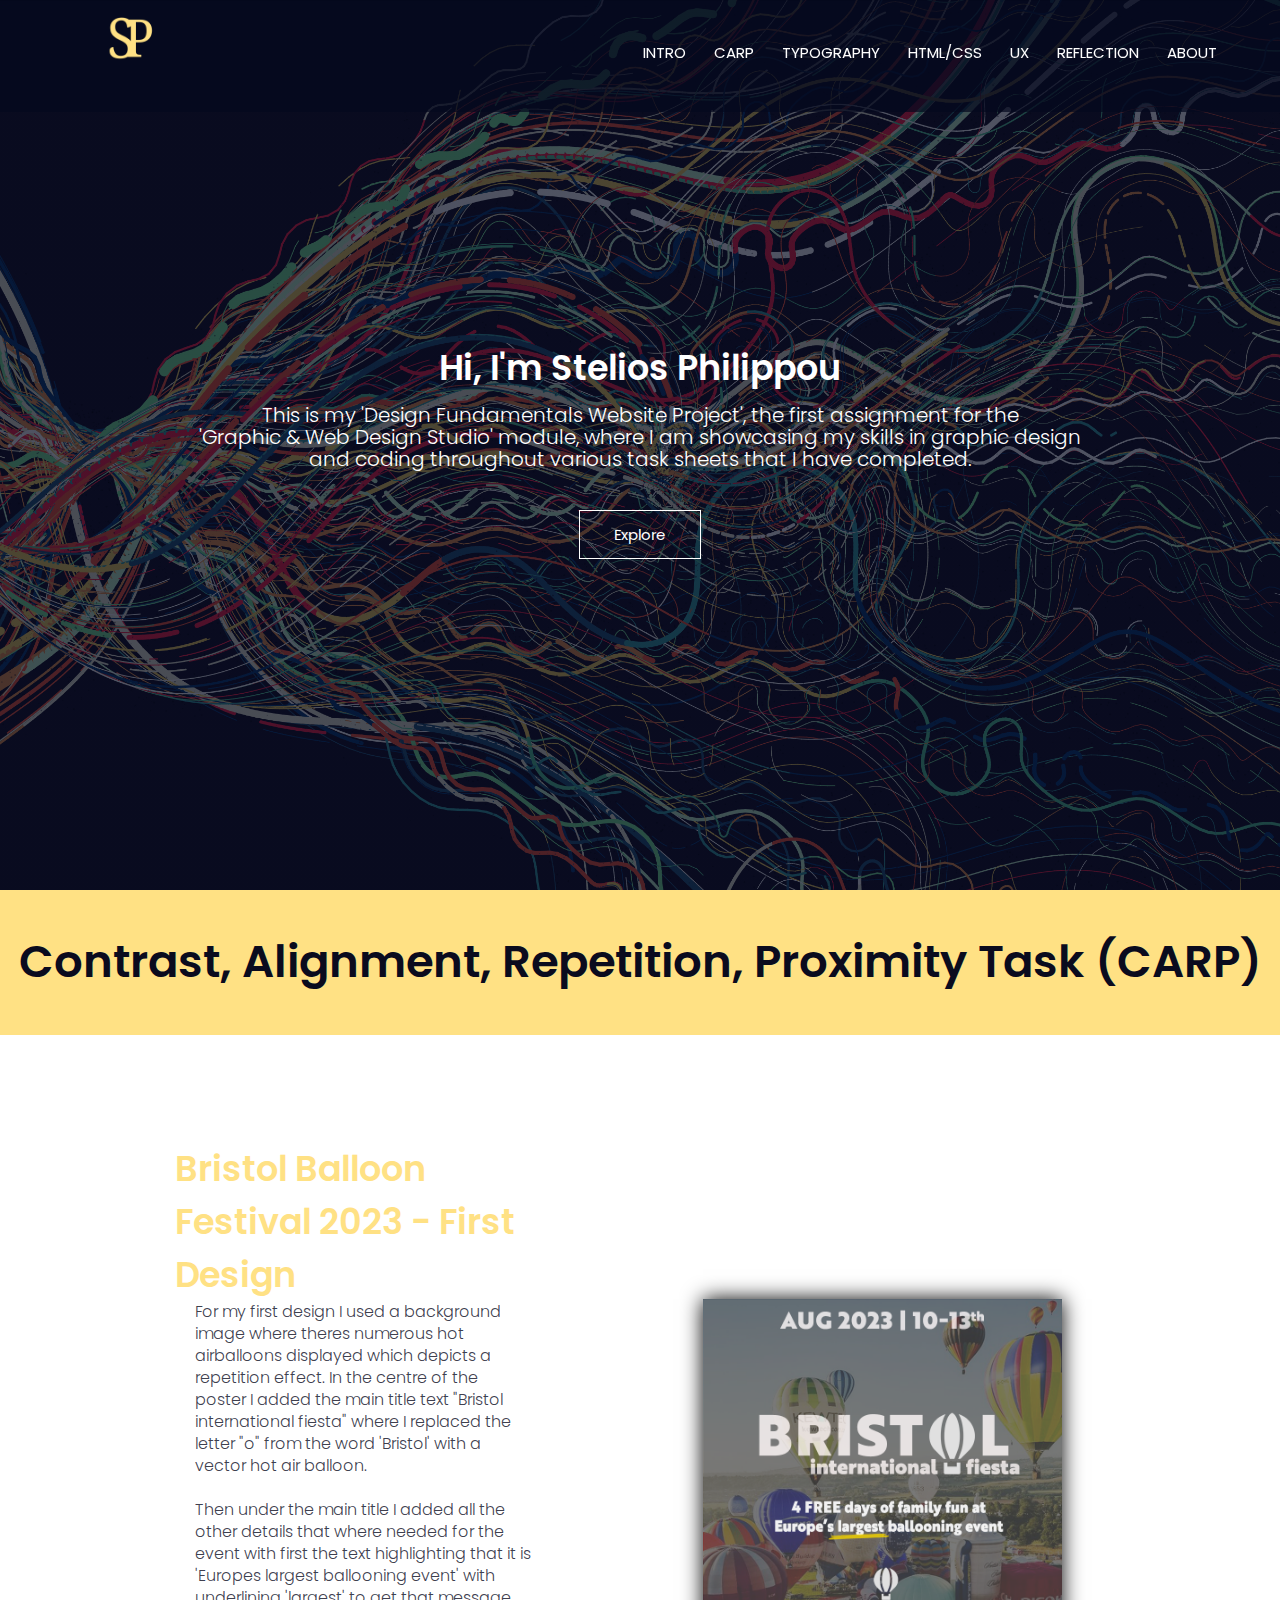
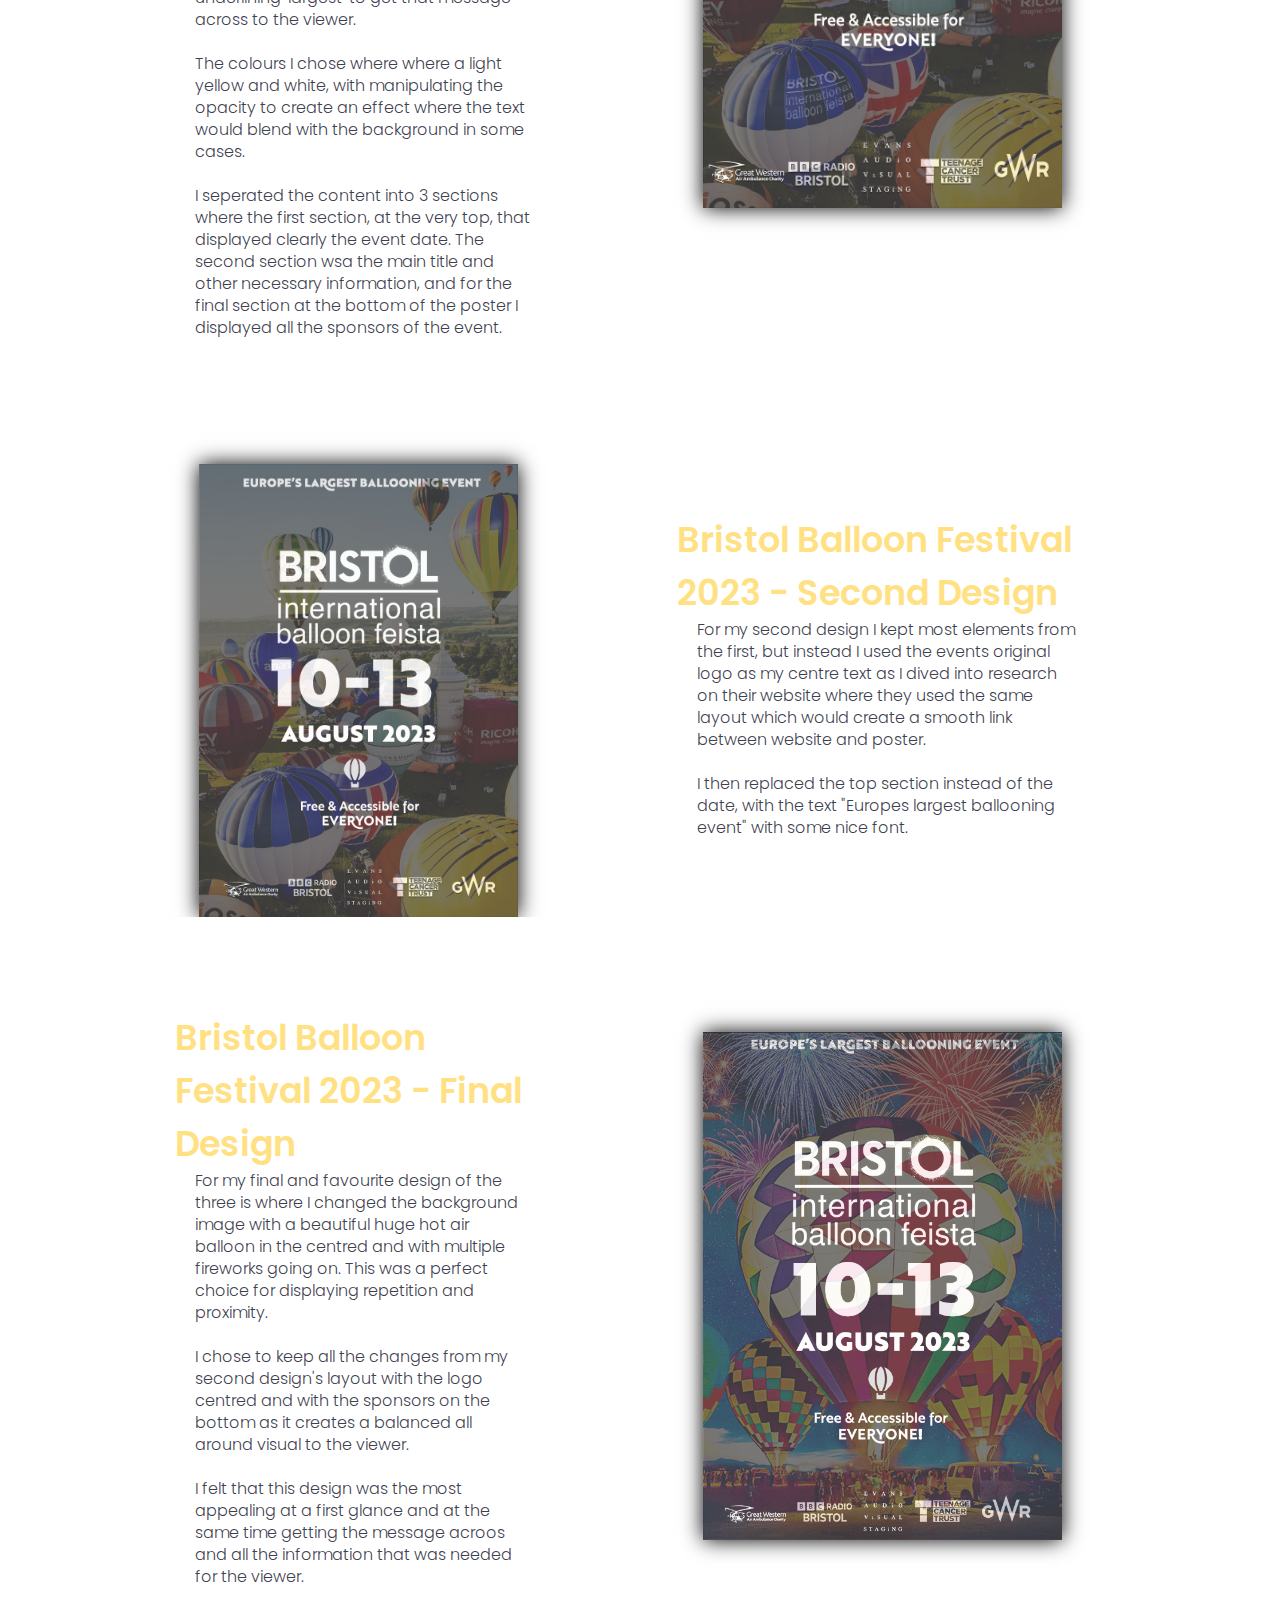
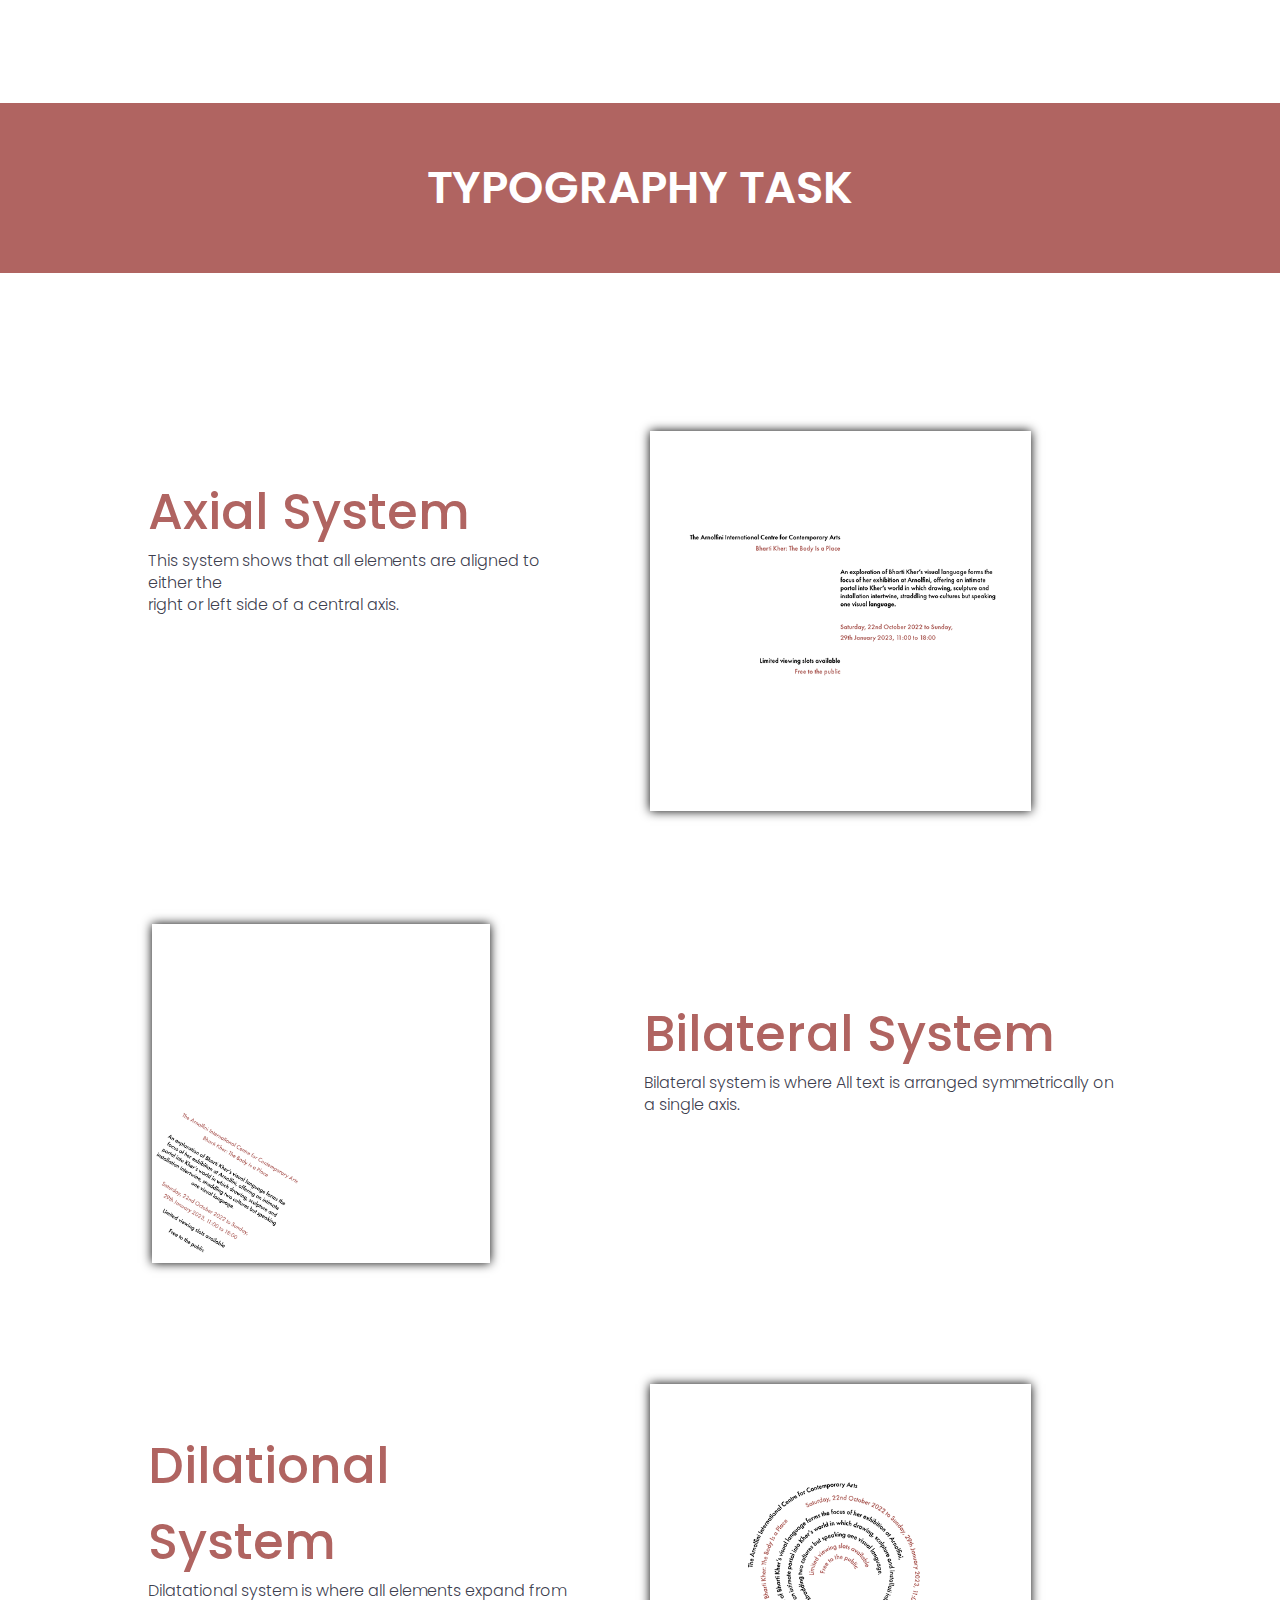
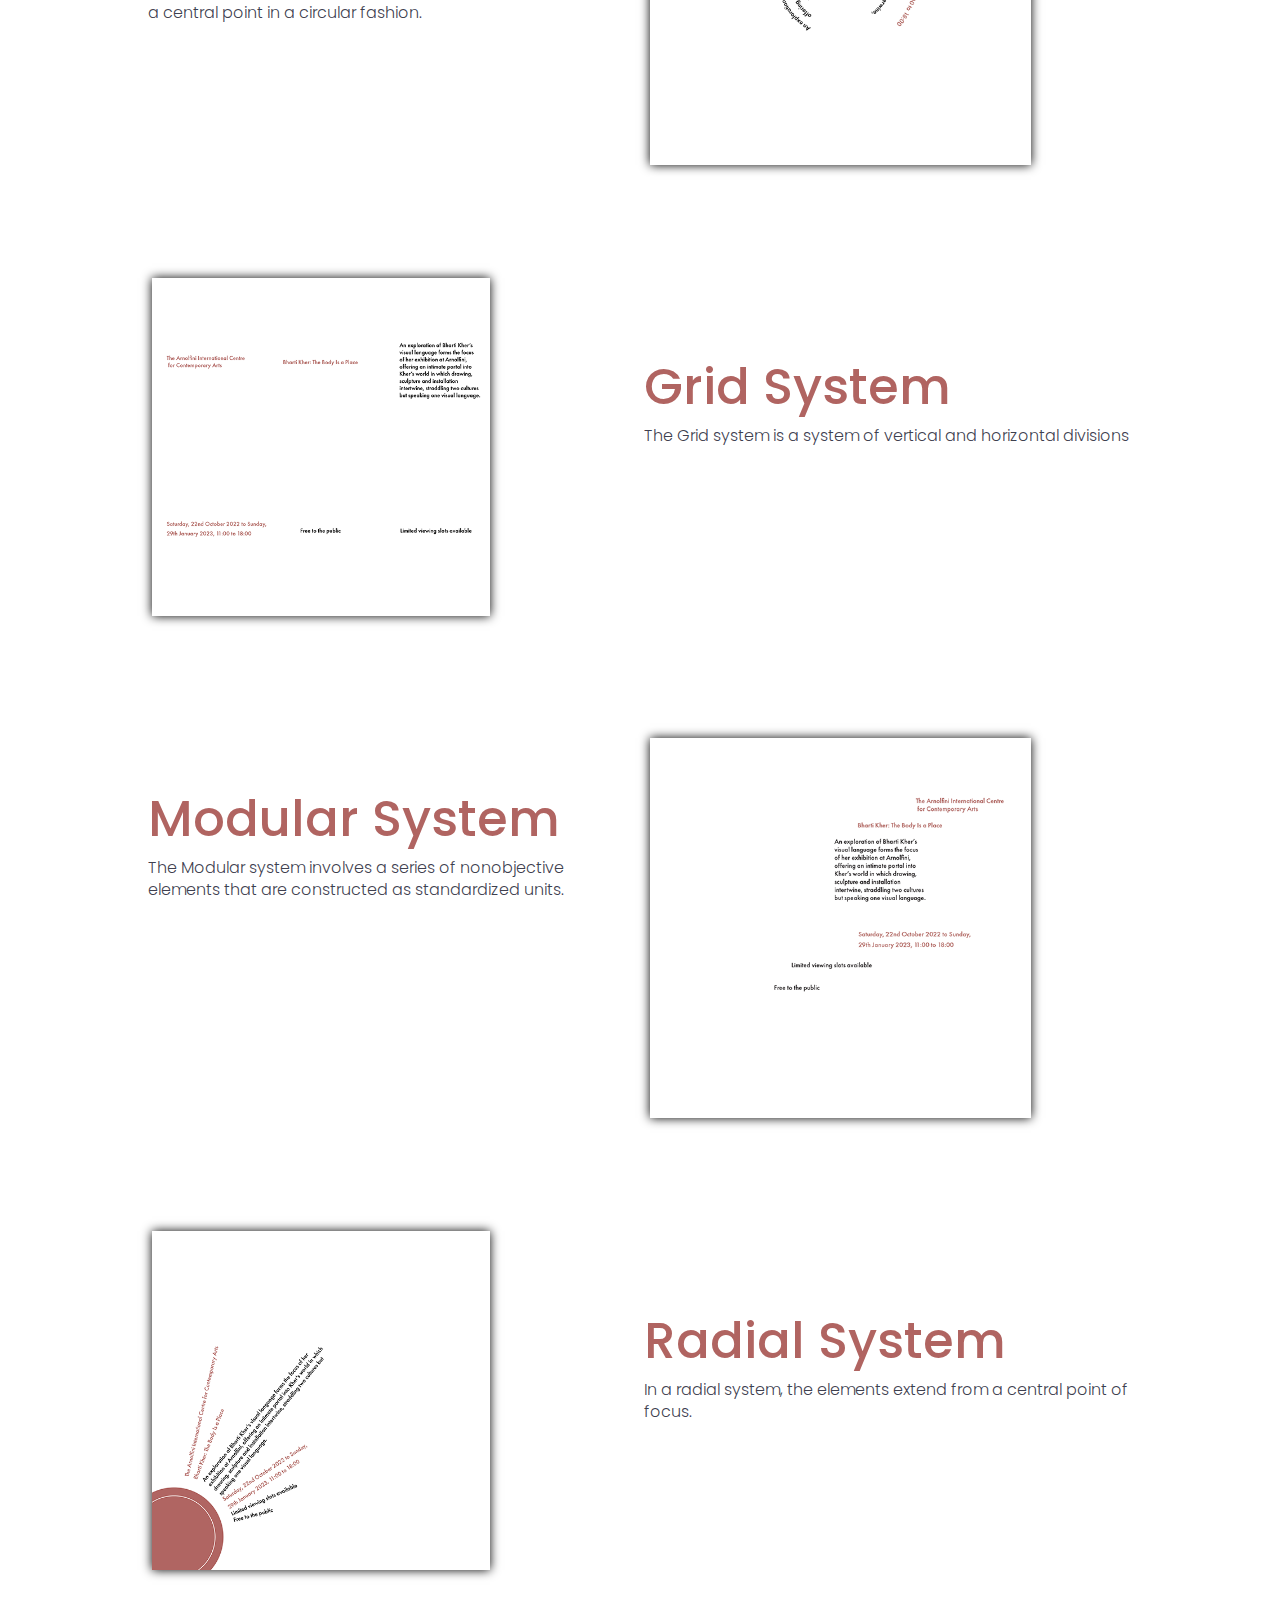
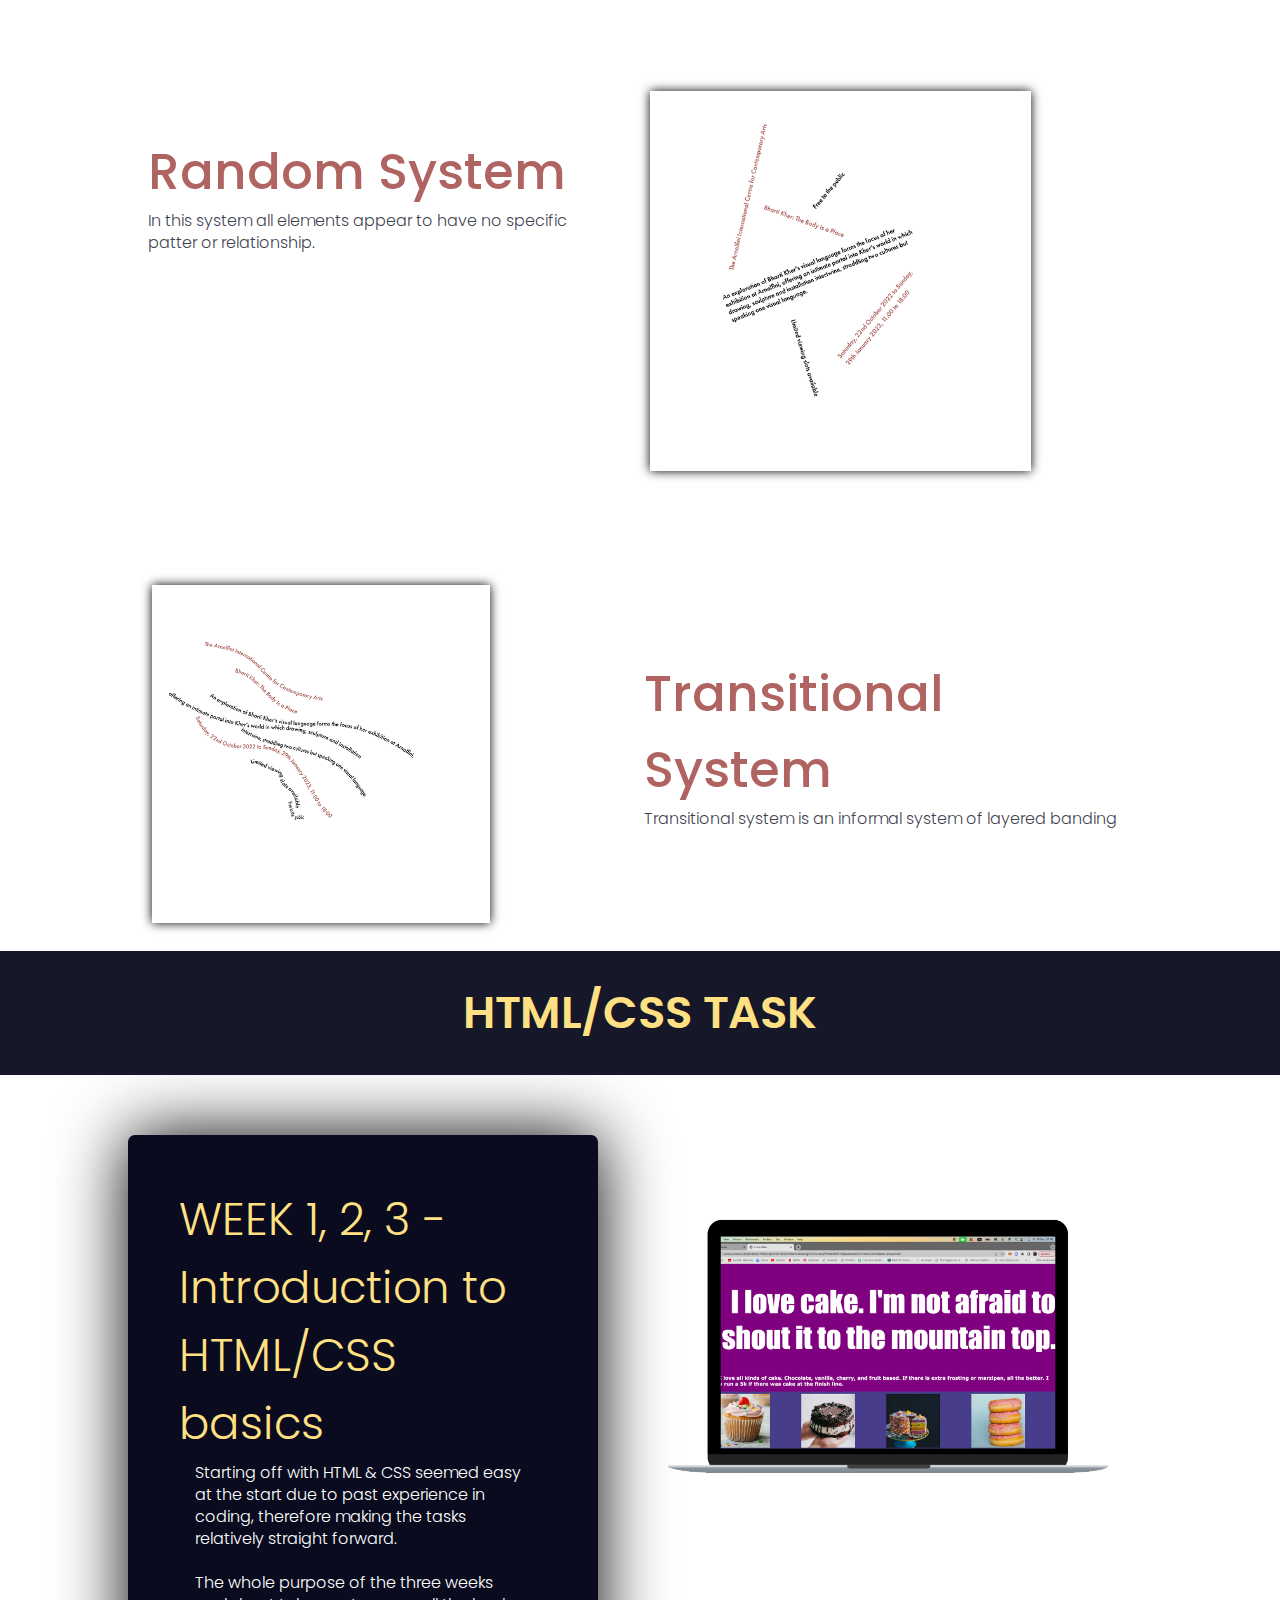
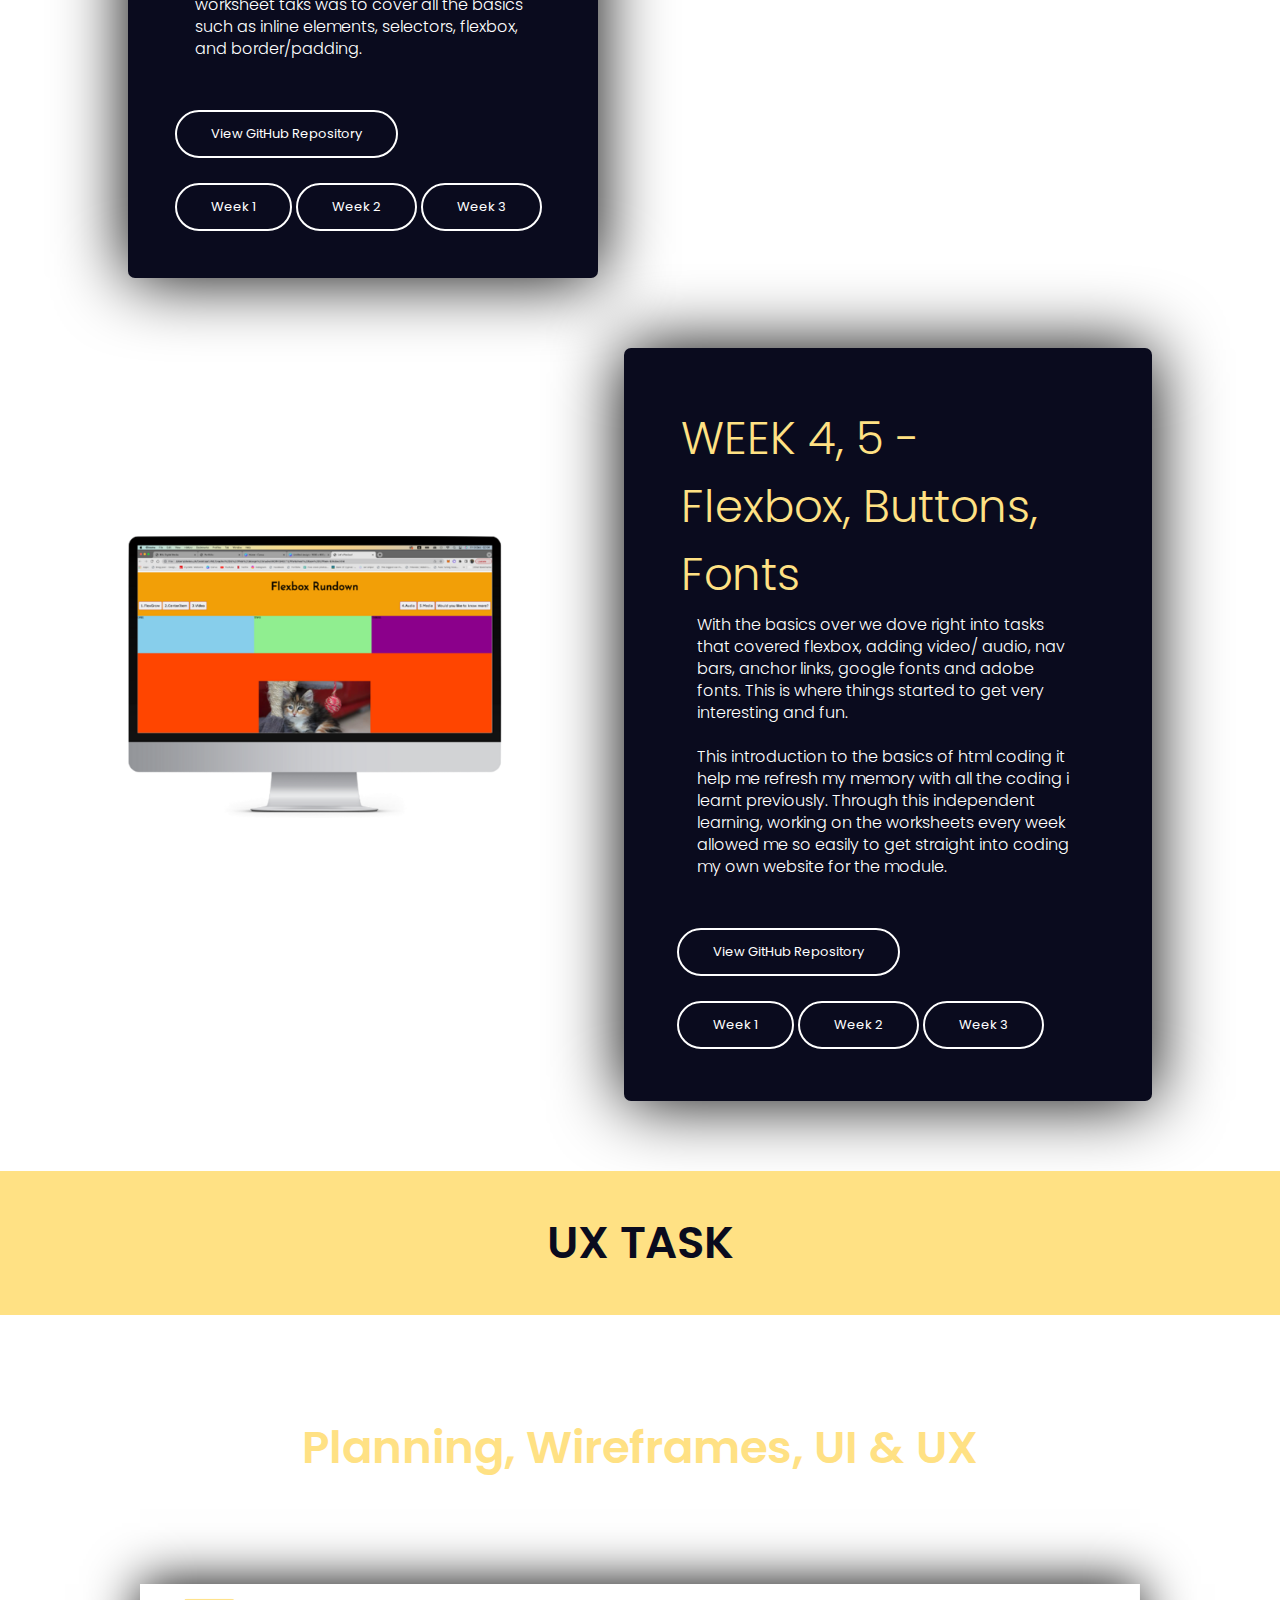
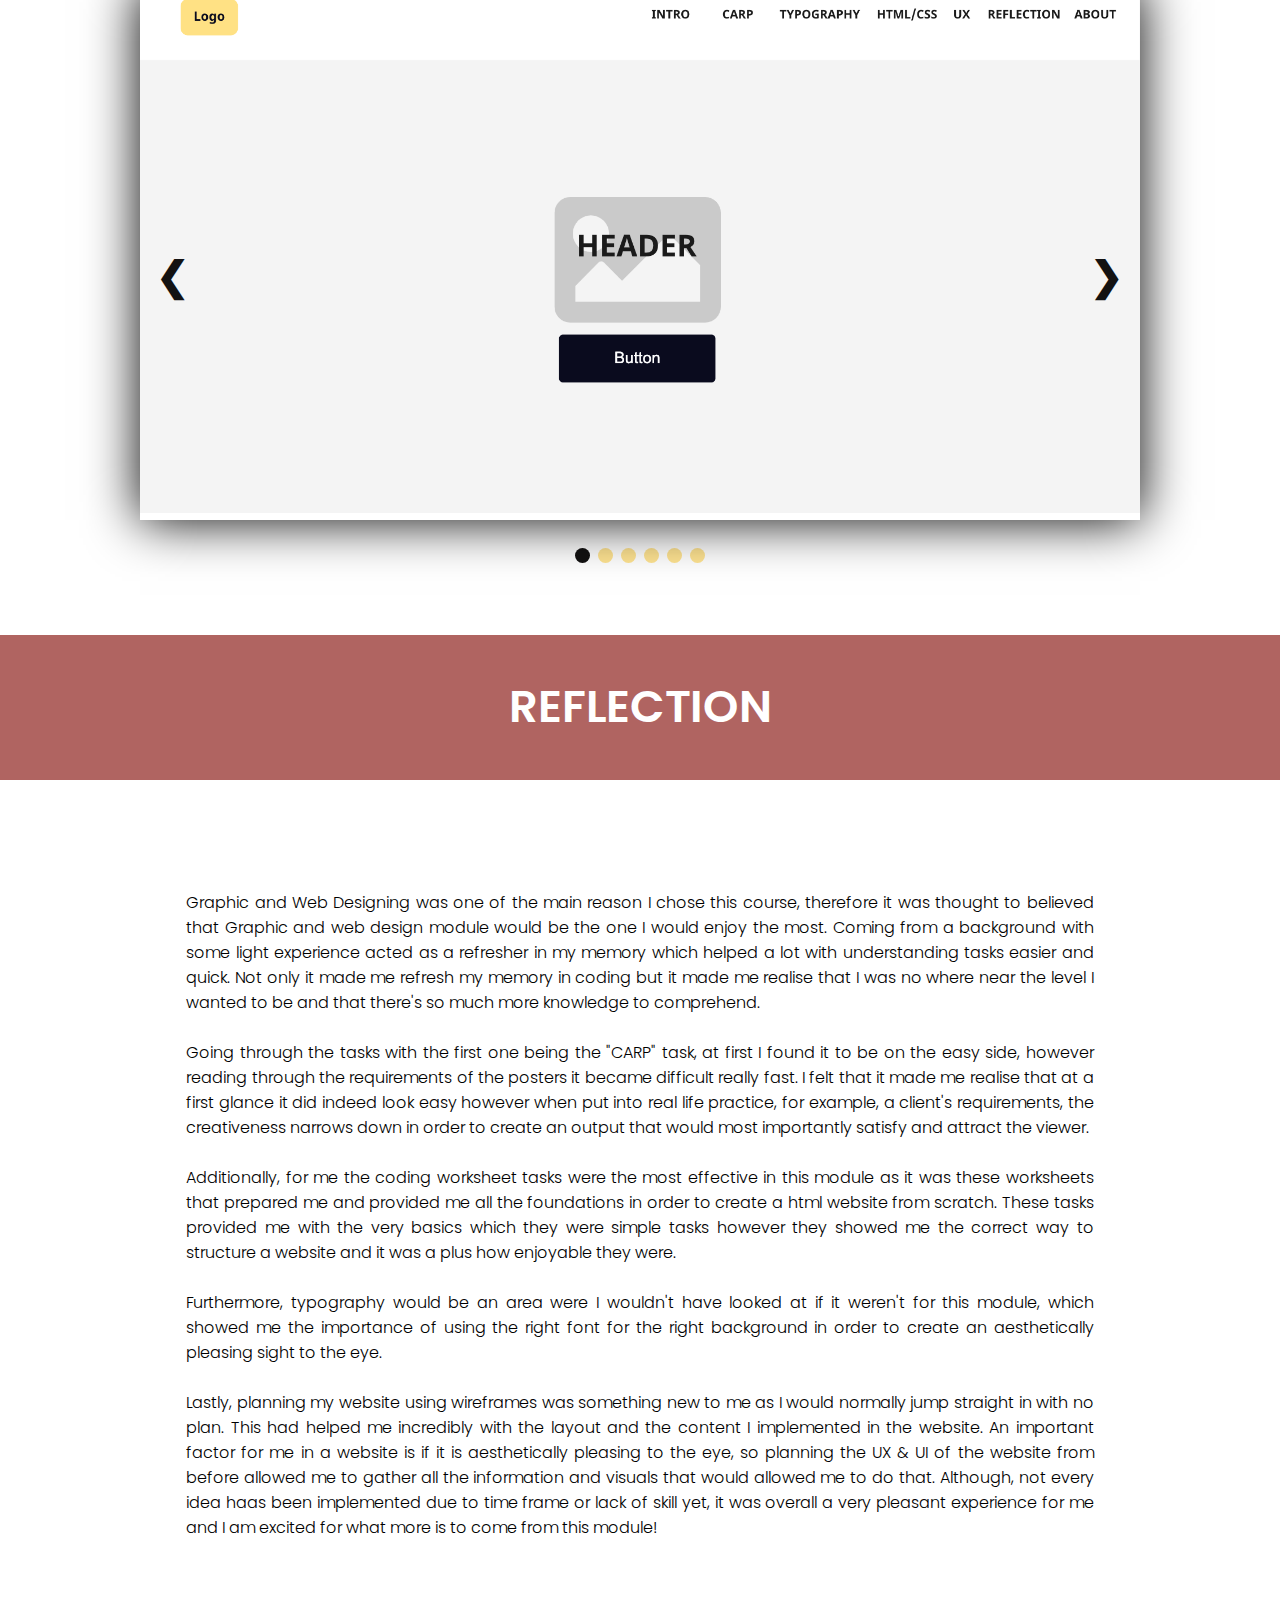
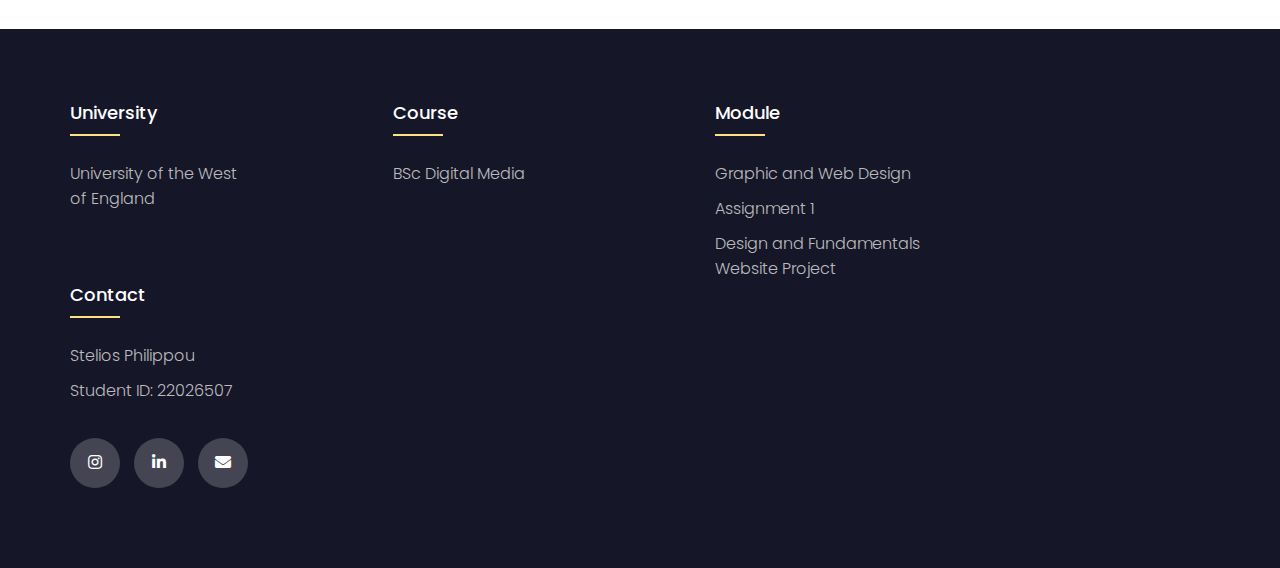
==== commit 0dbcf9d5: "1" ====
--- a/index.html
+++ b/index.html
@@ -205,12 +205,14 @@
        <img src="images/cake1.png" alt=""></a>
     </section>
     <section class="html-info" id="html-info2">
-        <p class="html-title">WEEK 4, 5, 6 - Flexbox, Buttons, Fonts</p>
+        <p class="html-title">WEEK 4, 5 - Flexbox, Buttons, Fonts</p>
         <p class="info">With the basics over we dove right into tasks that covered flexbox, adding video/ audio, nav bars, anchor links, google fonts and adobe fonts. This is where things started to get very interesting and fun.
         <br><br>
        This introduction to the basics of html coding it help me refresh my memory with all the coding i learnt previously. Through this independent learning, working on the worksheets every week allowed me so easily to get straight into coding my own website for the module.</p>
         <button class="html-btn"><a class="link" style="text-decoration: none; color: white;"href="https://github.com/steliosph3/Week-5" target="_blank">View GitHub Repository</a></button><br><br>
-        <button class="html-btn"><a class="link" style="text-decoration: none; color: white;"href="https://steliosph3.github.io/Week-5/" target="_blank">View GitHub Pages</a></button>
+        <button class="html-btn"><a class="link" style="text-decoration: none; color: white;"href="https://steliosph3.github.io/Week-1/" target="_blank">Week 1</a></button>
+        <button class="html-btn"><a class="link" style="text-decoration: none; color: white;"href="https://steliosph3.github.io/Week-2/" target="_blank">Week 2</a></button> 
+        <button class="html-btn"><a class="link" style="text-decoration: none; color: white;"href="https://steliosph3.github.io/Week-3/" target="_blank">Week 3</a></button>
         
     </section>
     <section id="html-img2">
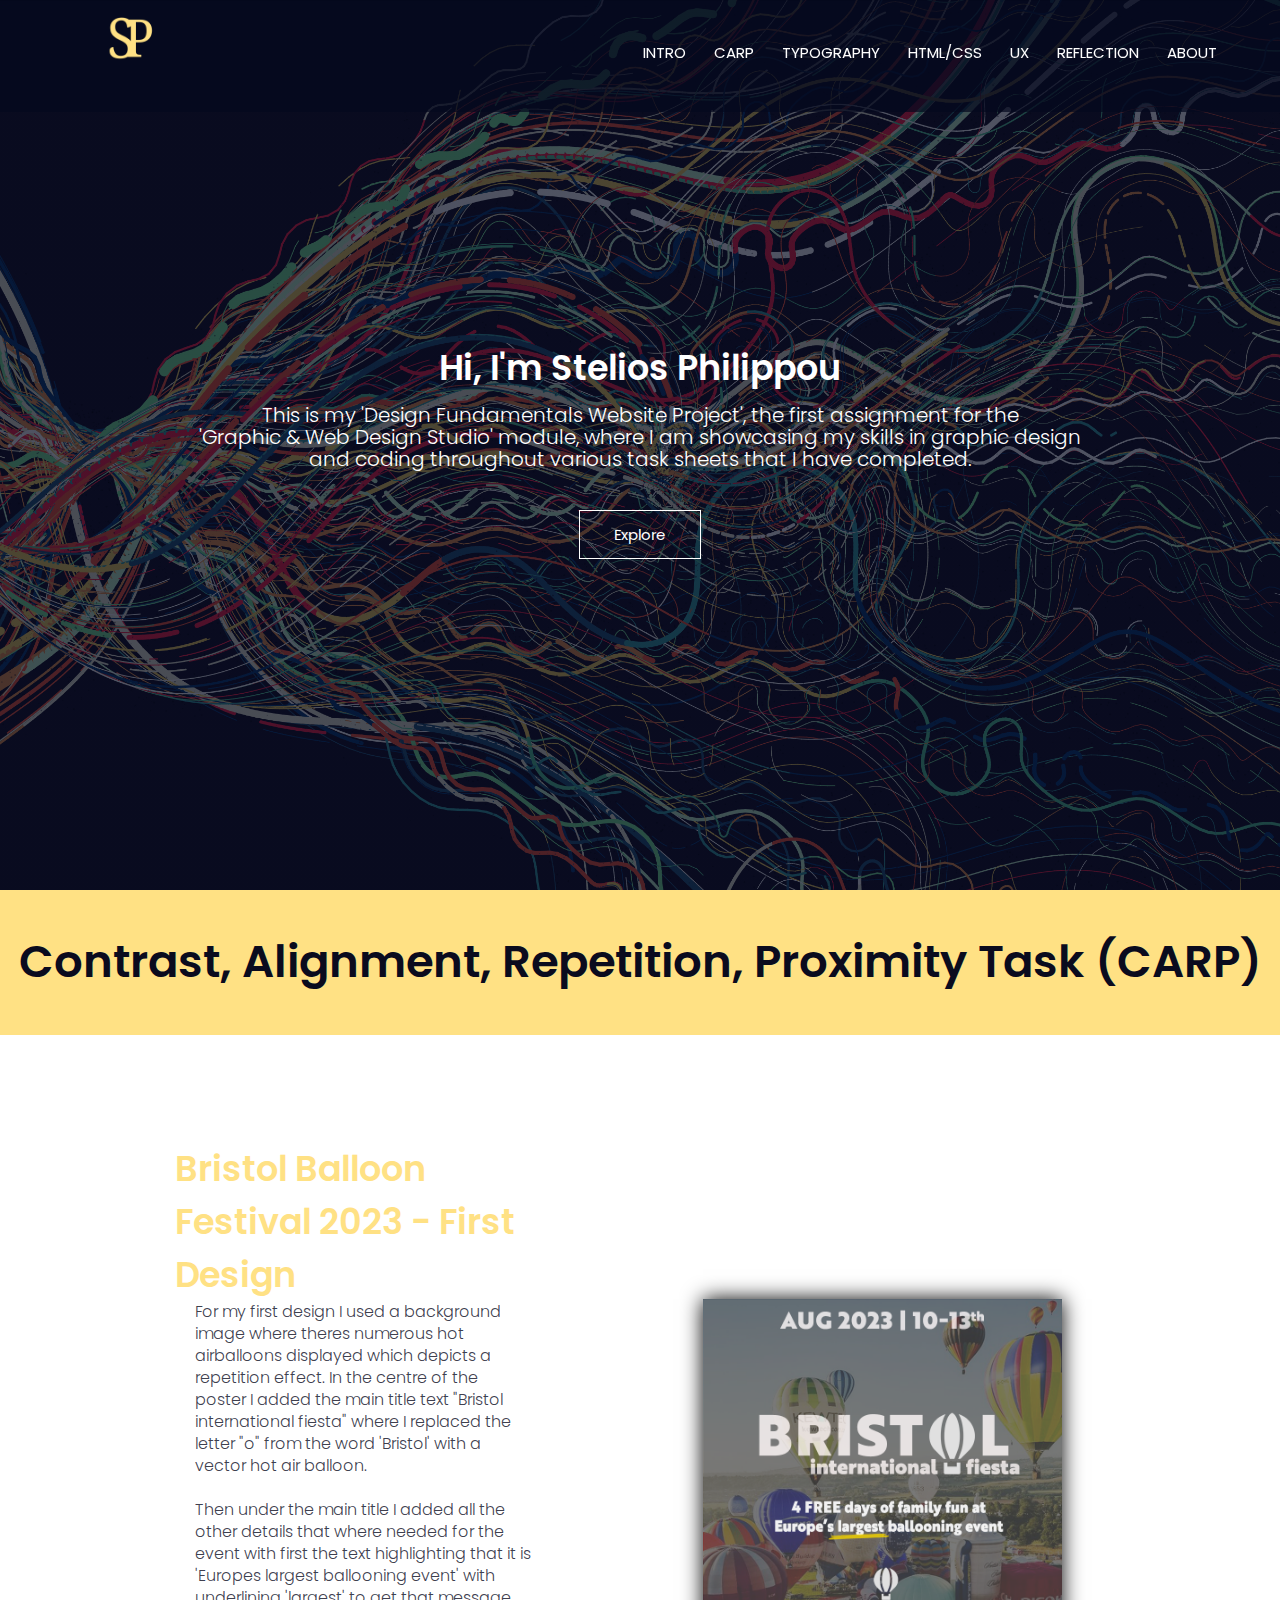
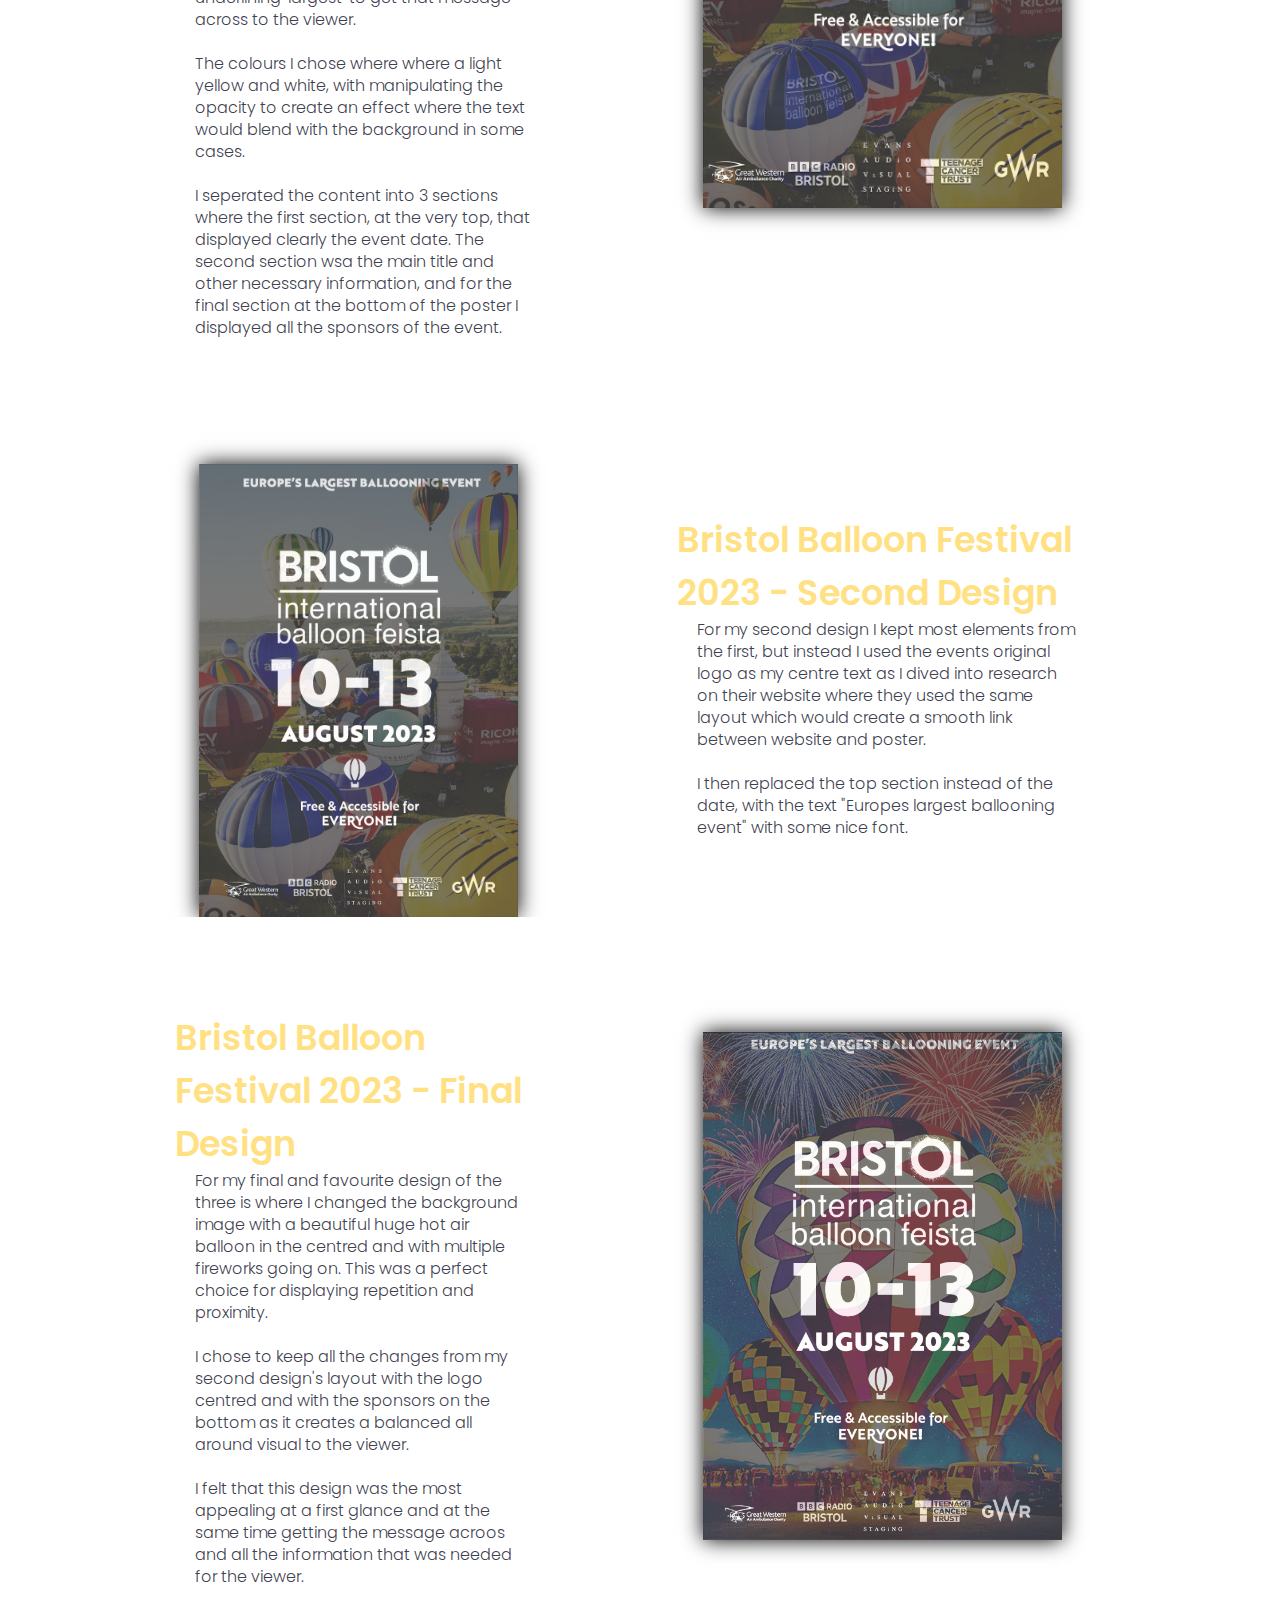
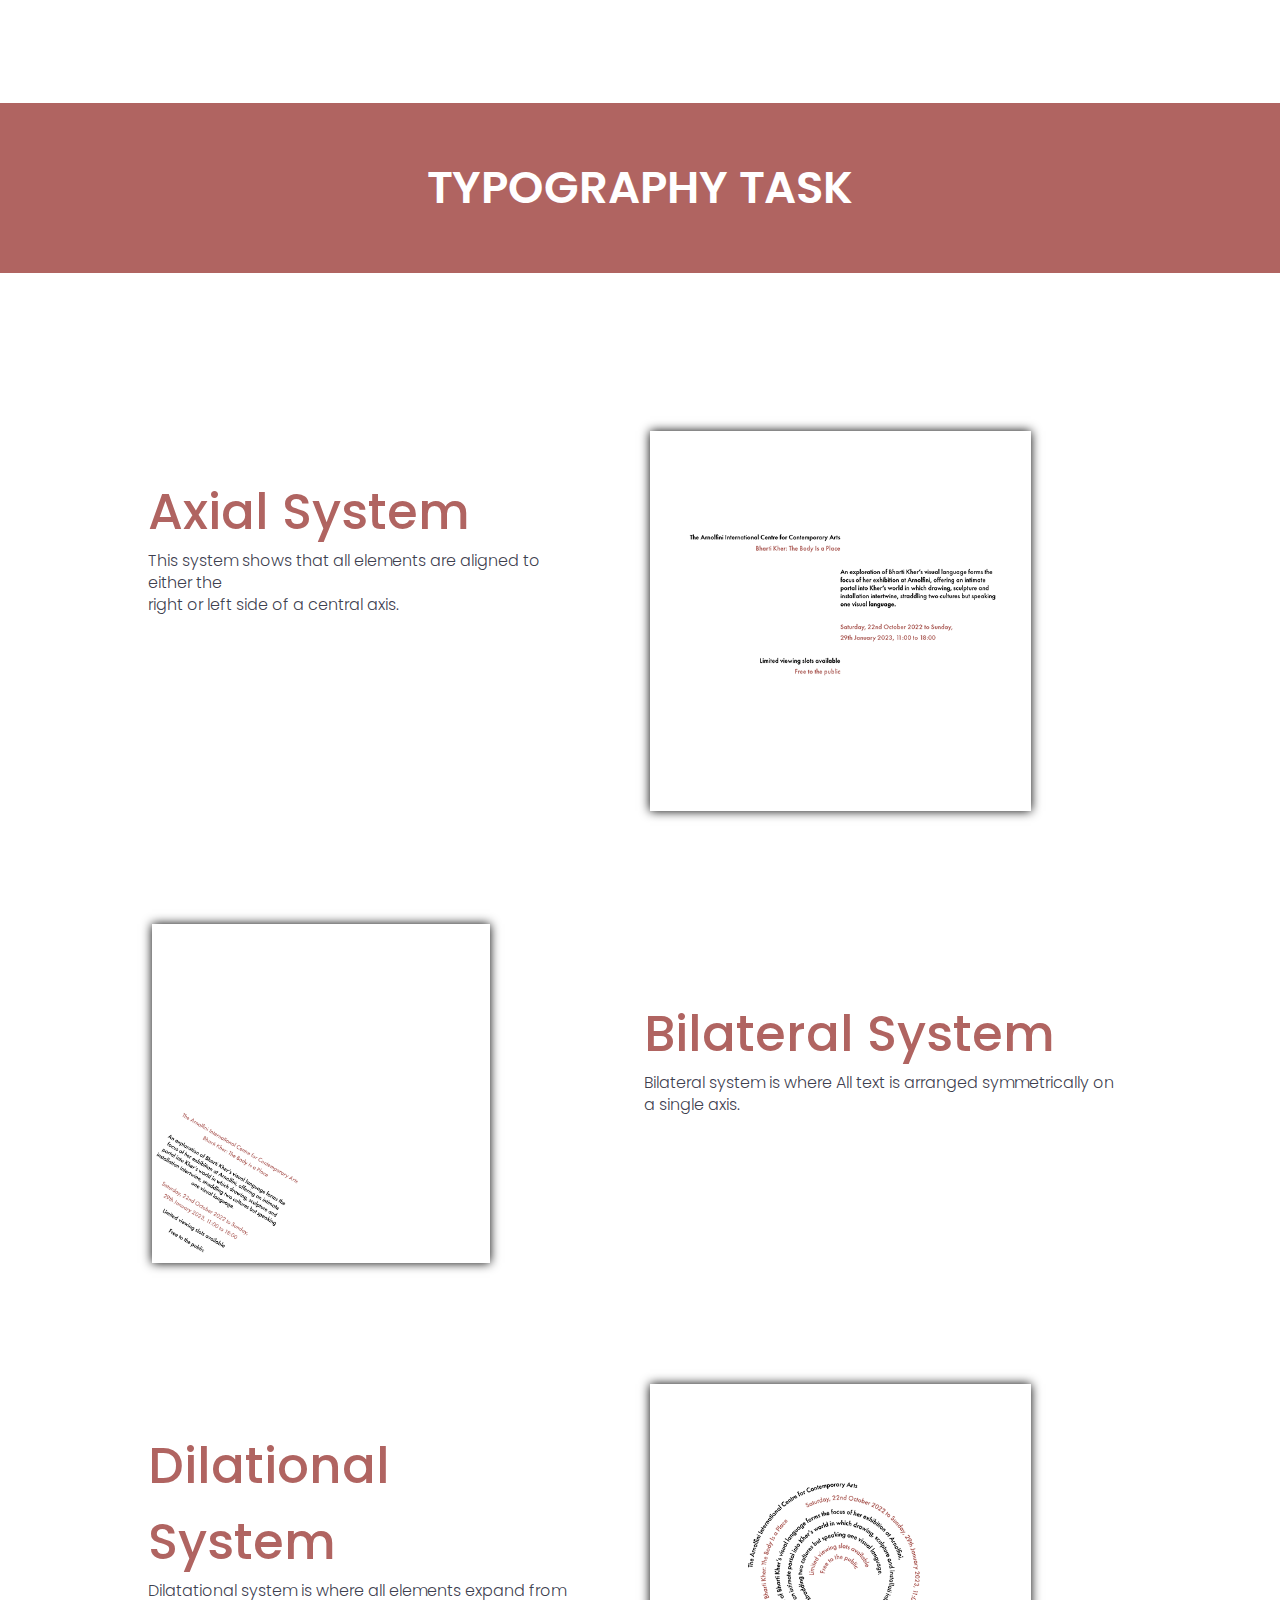
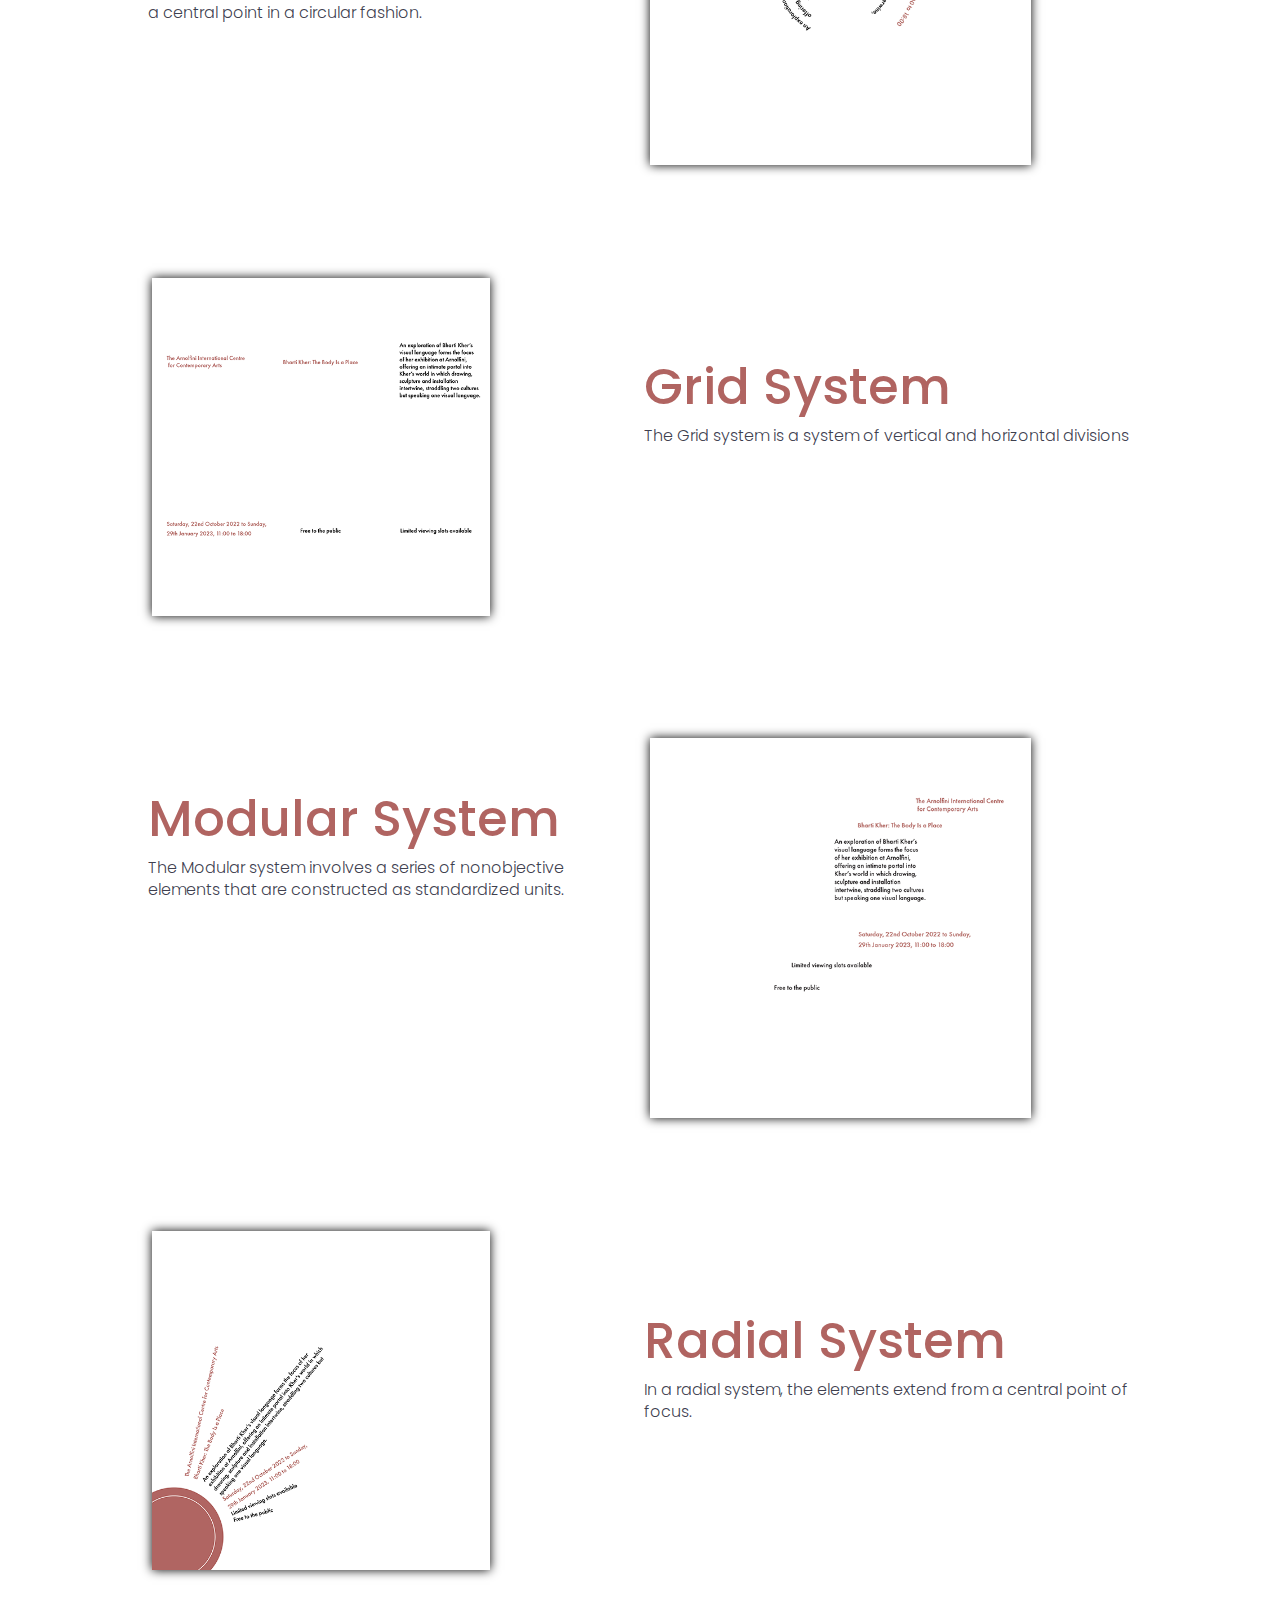
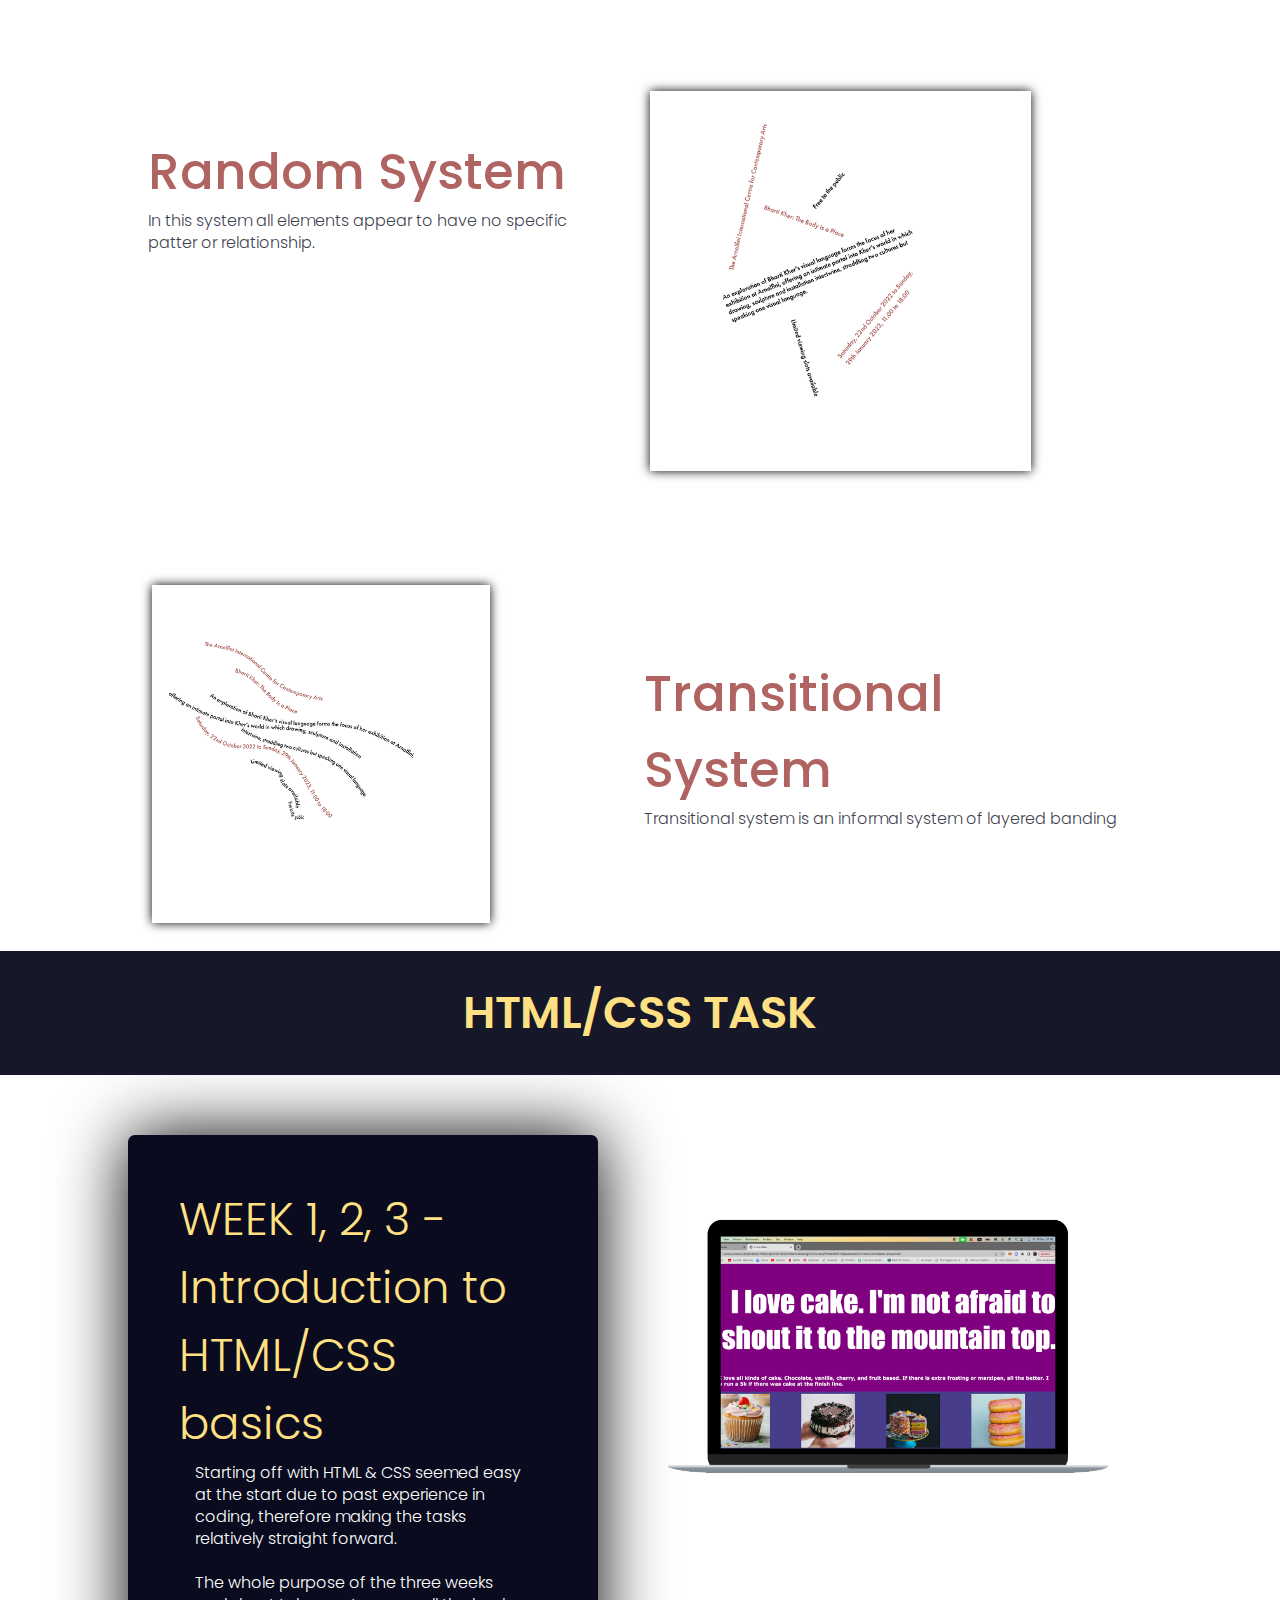
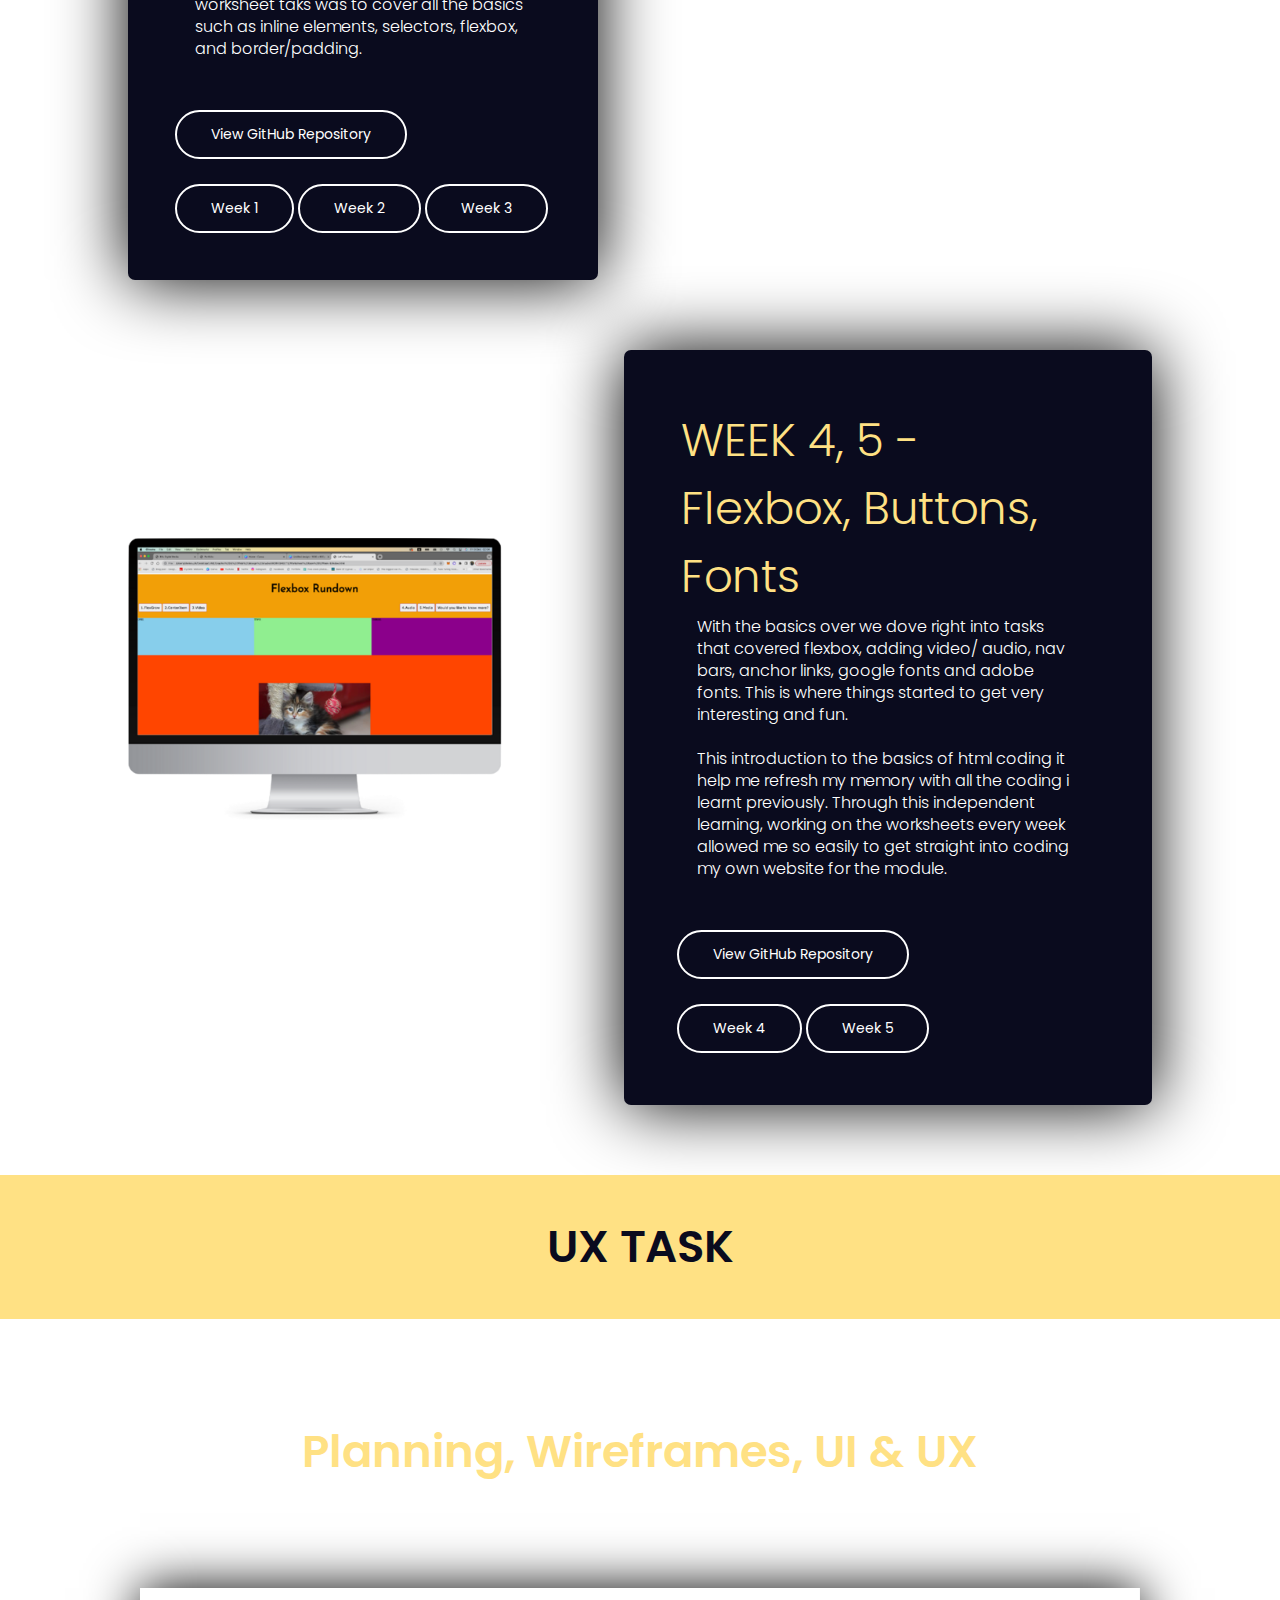
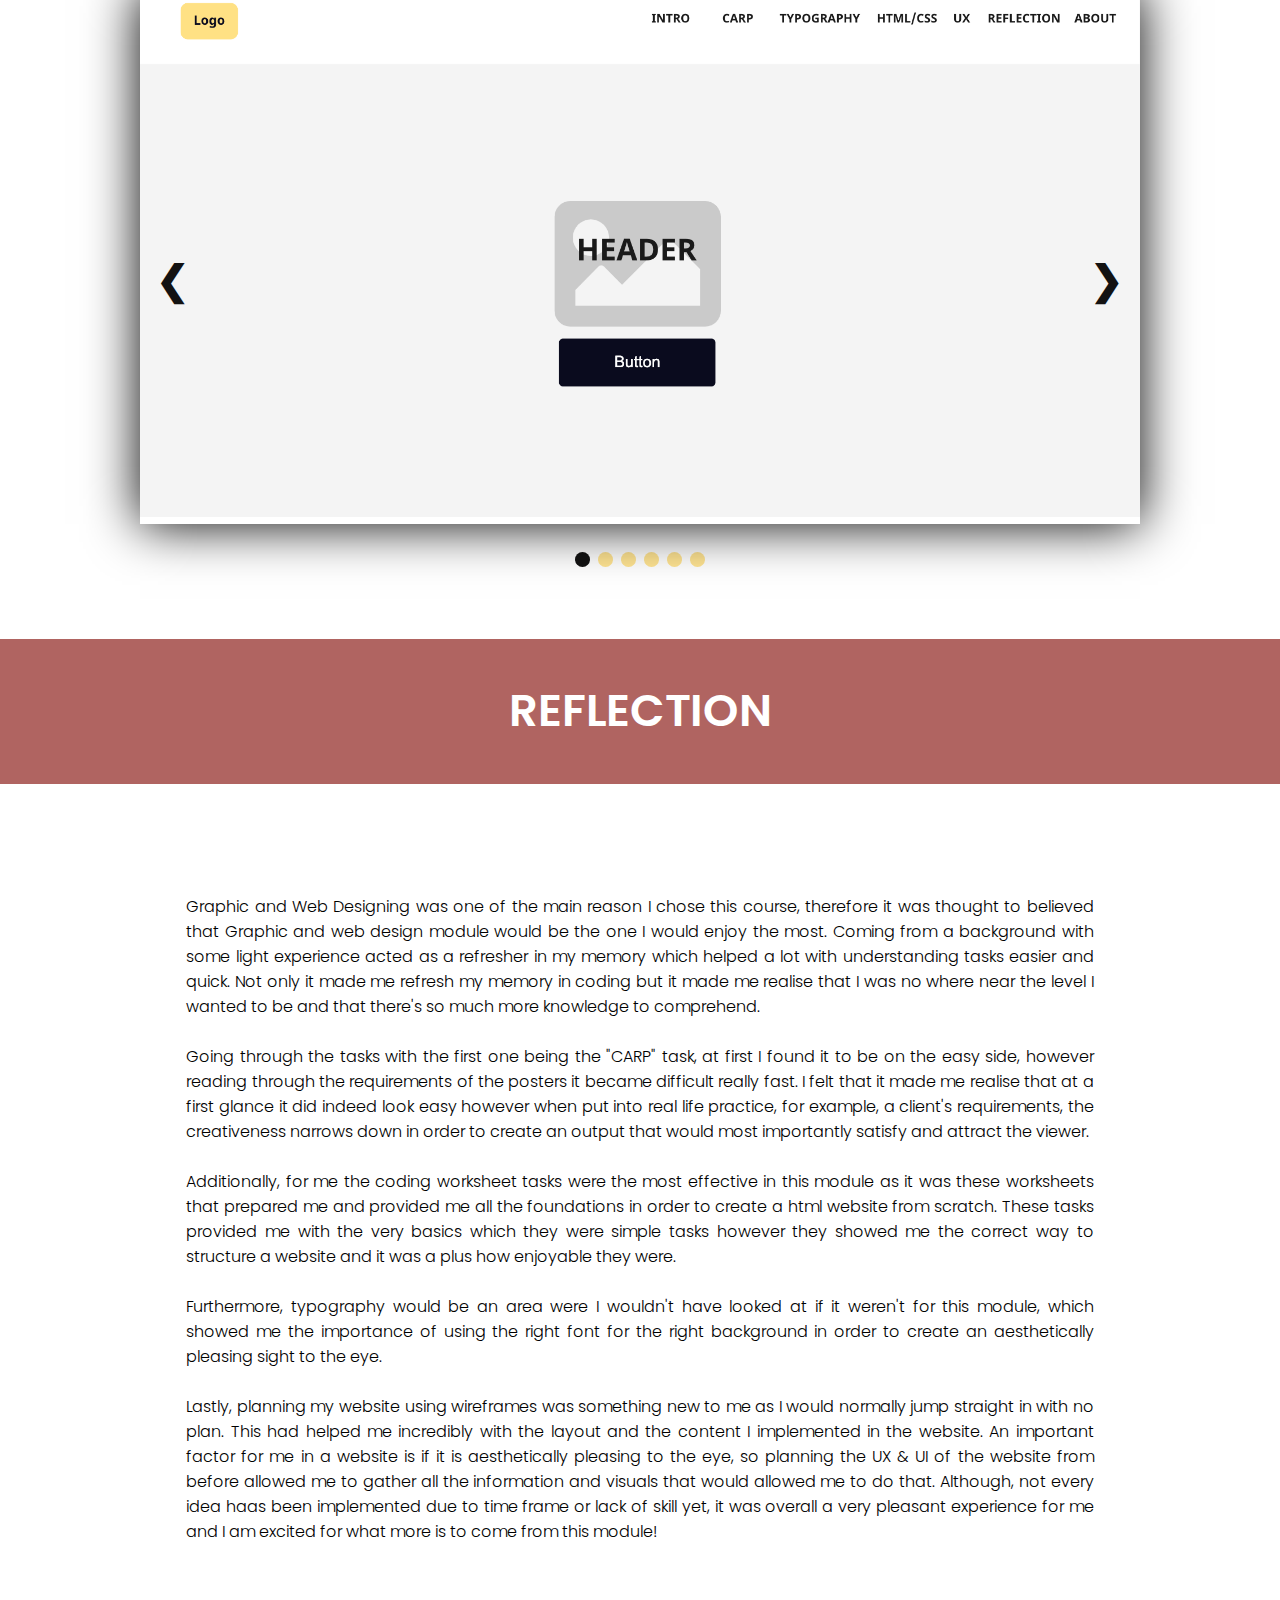
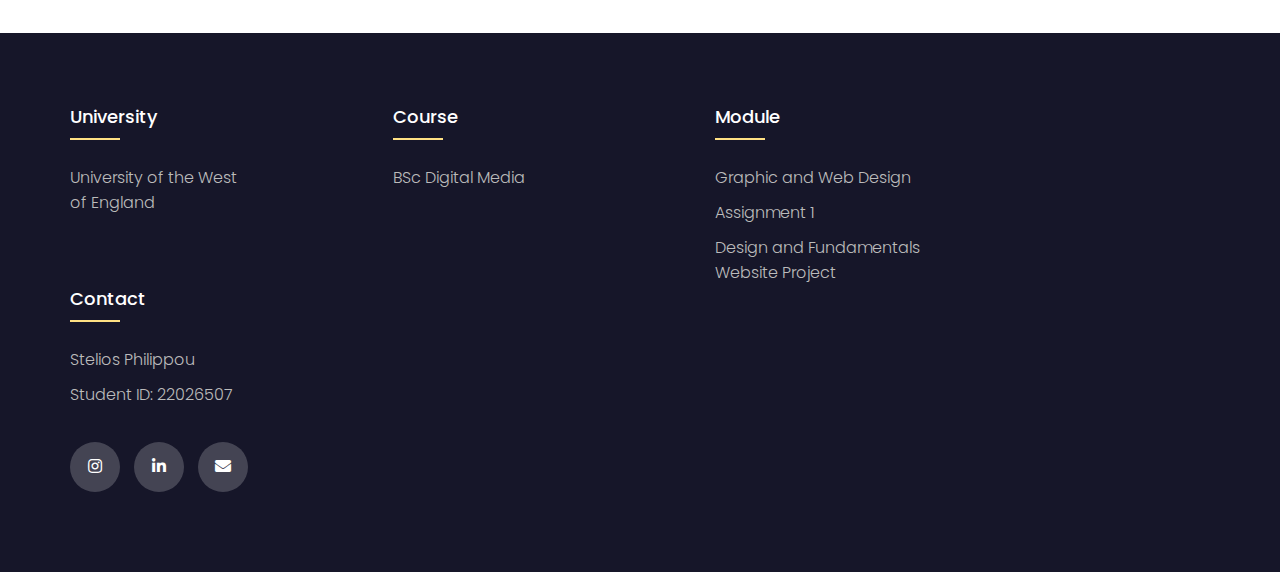
==== commit 64bc953f: "links" ====
--- a/index.html
+++ b/index.html
@@ -210,10 +210,8 @@
         <br><br>
        This introduction to the basics of html coding it help me refresh my memory with all the coding i learnt previously. Through this independent learning, working on the worksheets every week allowed me so easily to get straight into coding my own website for the module.</p>
         <button class="html-btn"><a class="link" style="text-decoration: none; color: white;"href="https://github.com/steliosph3/Week-5" target="_blank">View GitHub Repository</a></button><br><br>
-        <button class="html-btn"><a class="link" style="text-decoration: none; color: white;"href="https://steliosph3.github.io/Week-1/" target="_blank">Week 1</a></button>
-        <button class="html-btn"><a class="link" style="text-decoration: none; color: white;"href="https://steliosph3.github.io/Week-2/" target="_blank">Week 2</a></button> 
-        <button class="html-btn"><a class="link" style="text-decoration: none; color: white;"href="https://steliosph3.github.io/Week-3/" target="_blank">Week 3</a></button>
-        
+        <button class="html-btn"><a class="link" style="text-decoration: none; color: white;"href="https://steliosph3.github.io/Week-4/" target="_blank">Week 4</a></button>
+        <button class="html-btn"><a class="link" style="text-decoration: none; color: white;"href="https://steliosph3.github.io/Week-5/" target="_blank">Week 5</a></button>         
     </section>
     <section id="html-img2">
         <img class="PC" src="images/flex.png" alt=""></a>
--- a/style.css
+++ b/style.css
@@ -482,7 +482,7 @@
     color: #fff;
     border: 2px solid #fff;
     padding: 12px 34px;
-    font-size: 13px;
+    font-size: 14px;
     border-radius: 40px 40px;
     
     
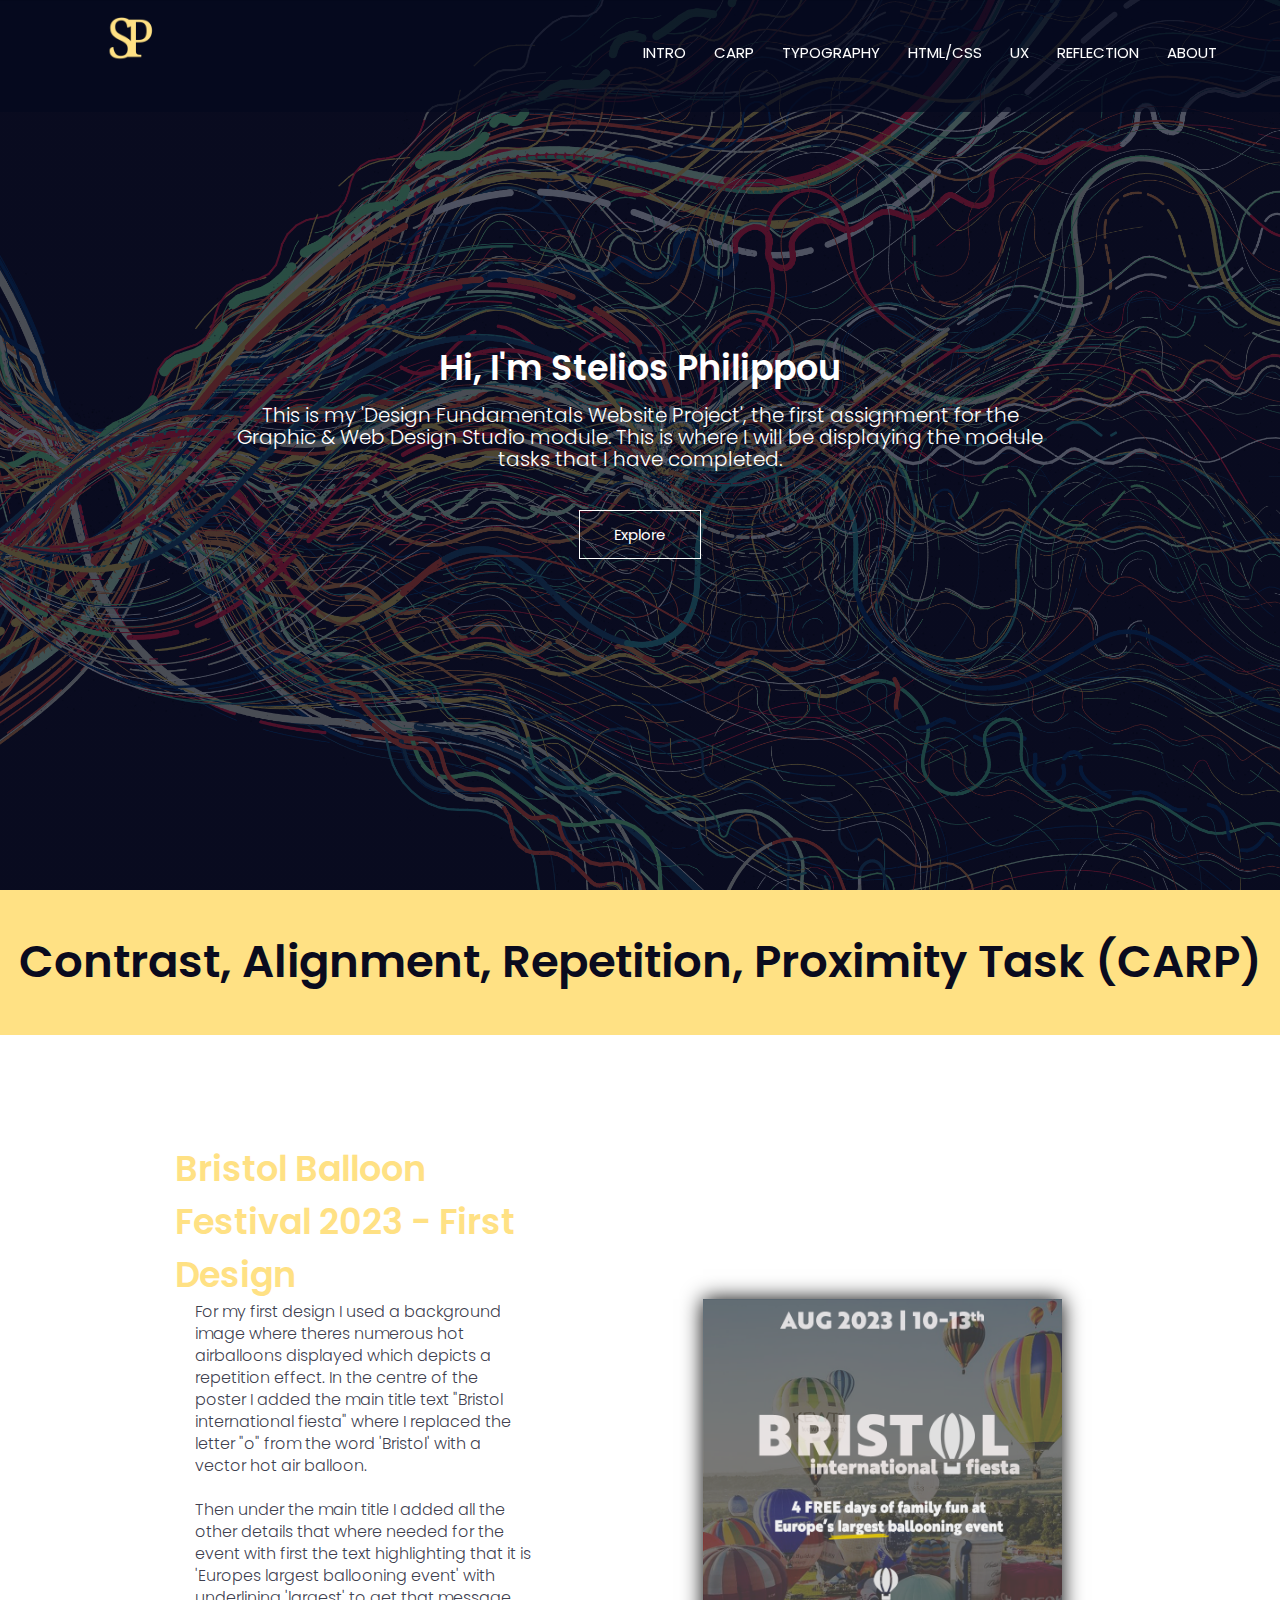
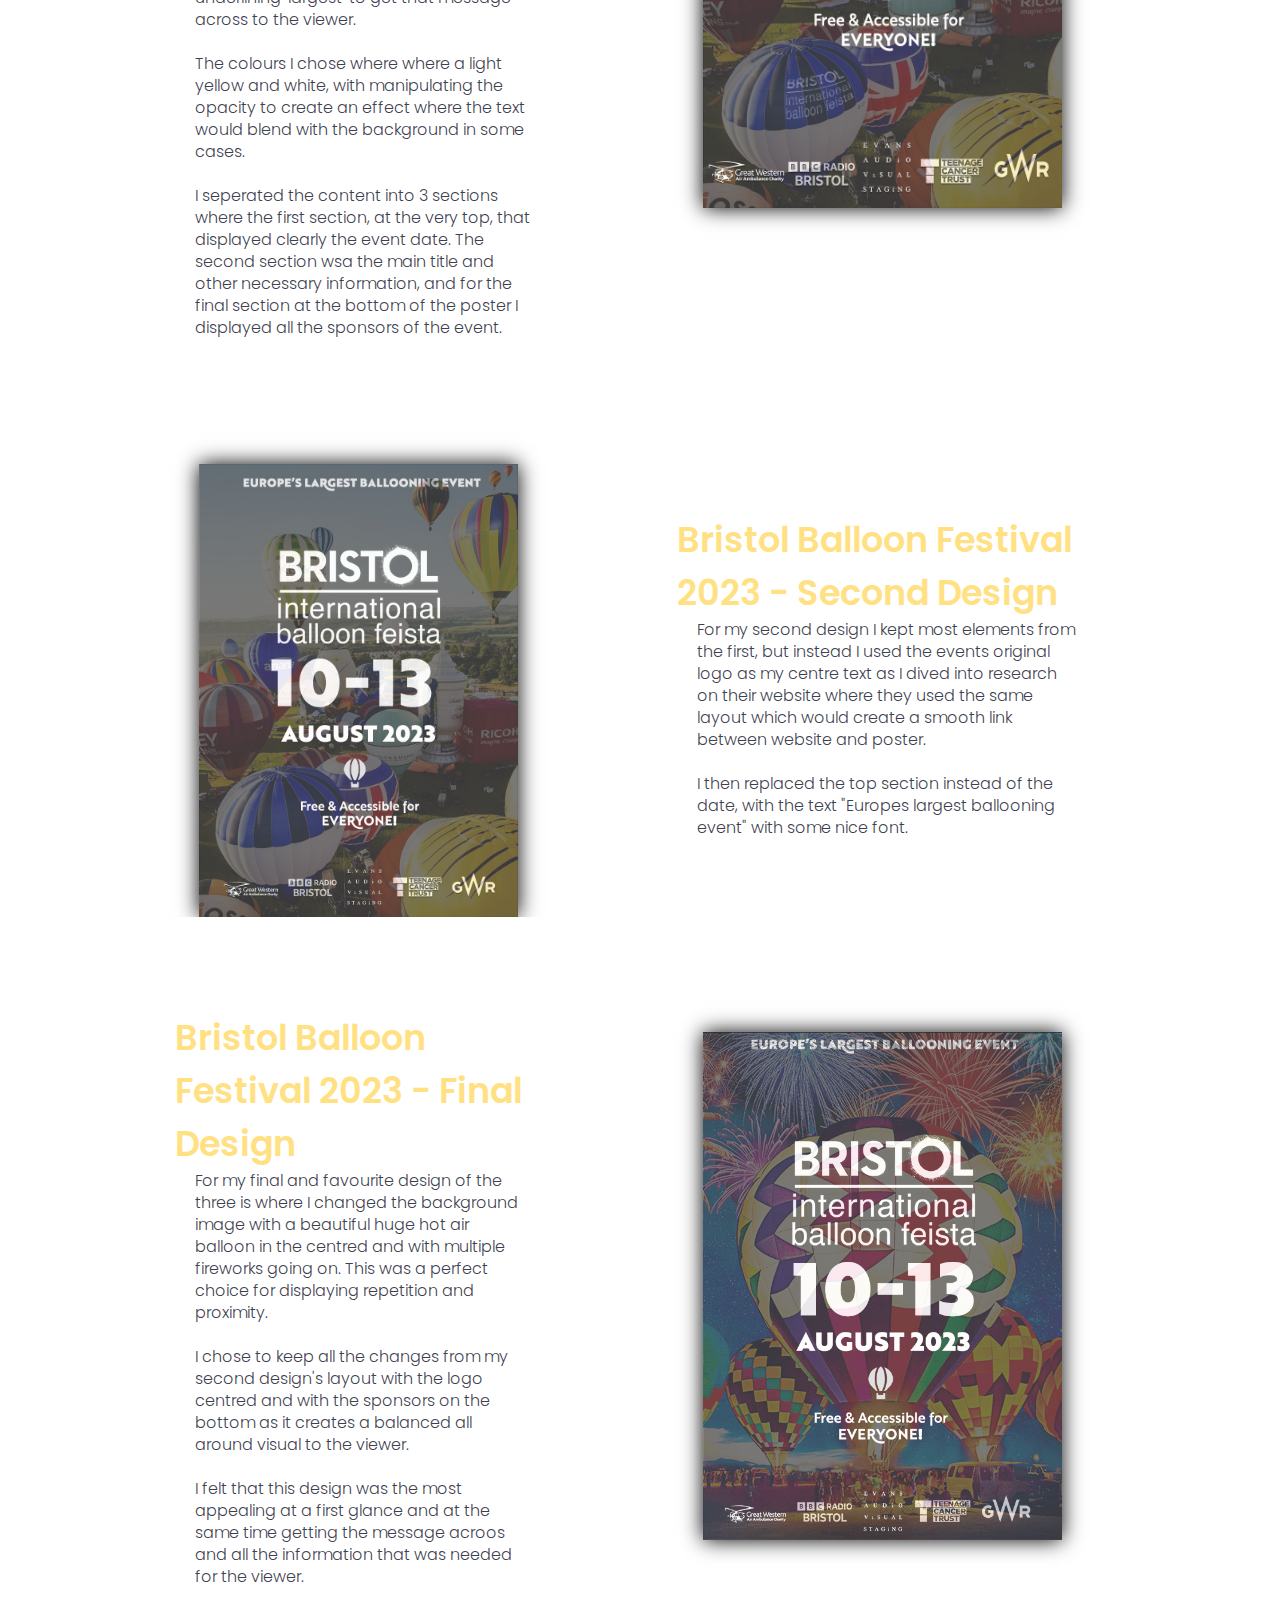
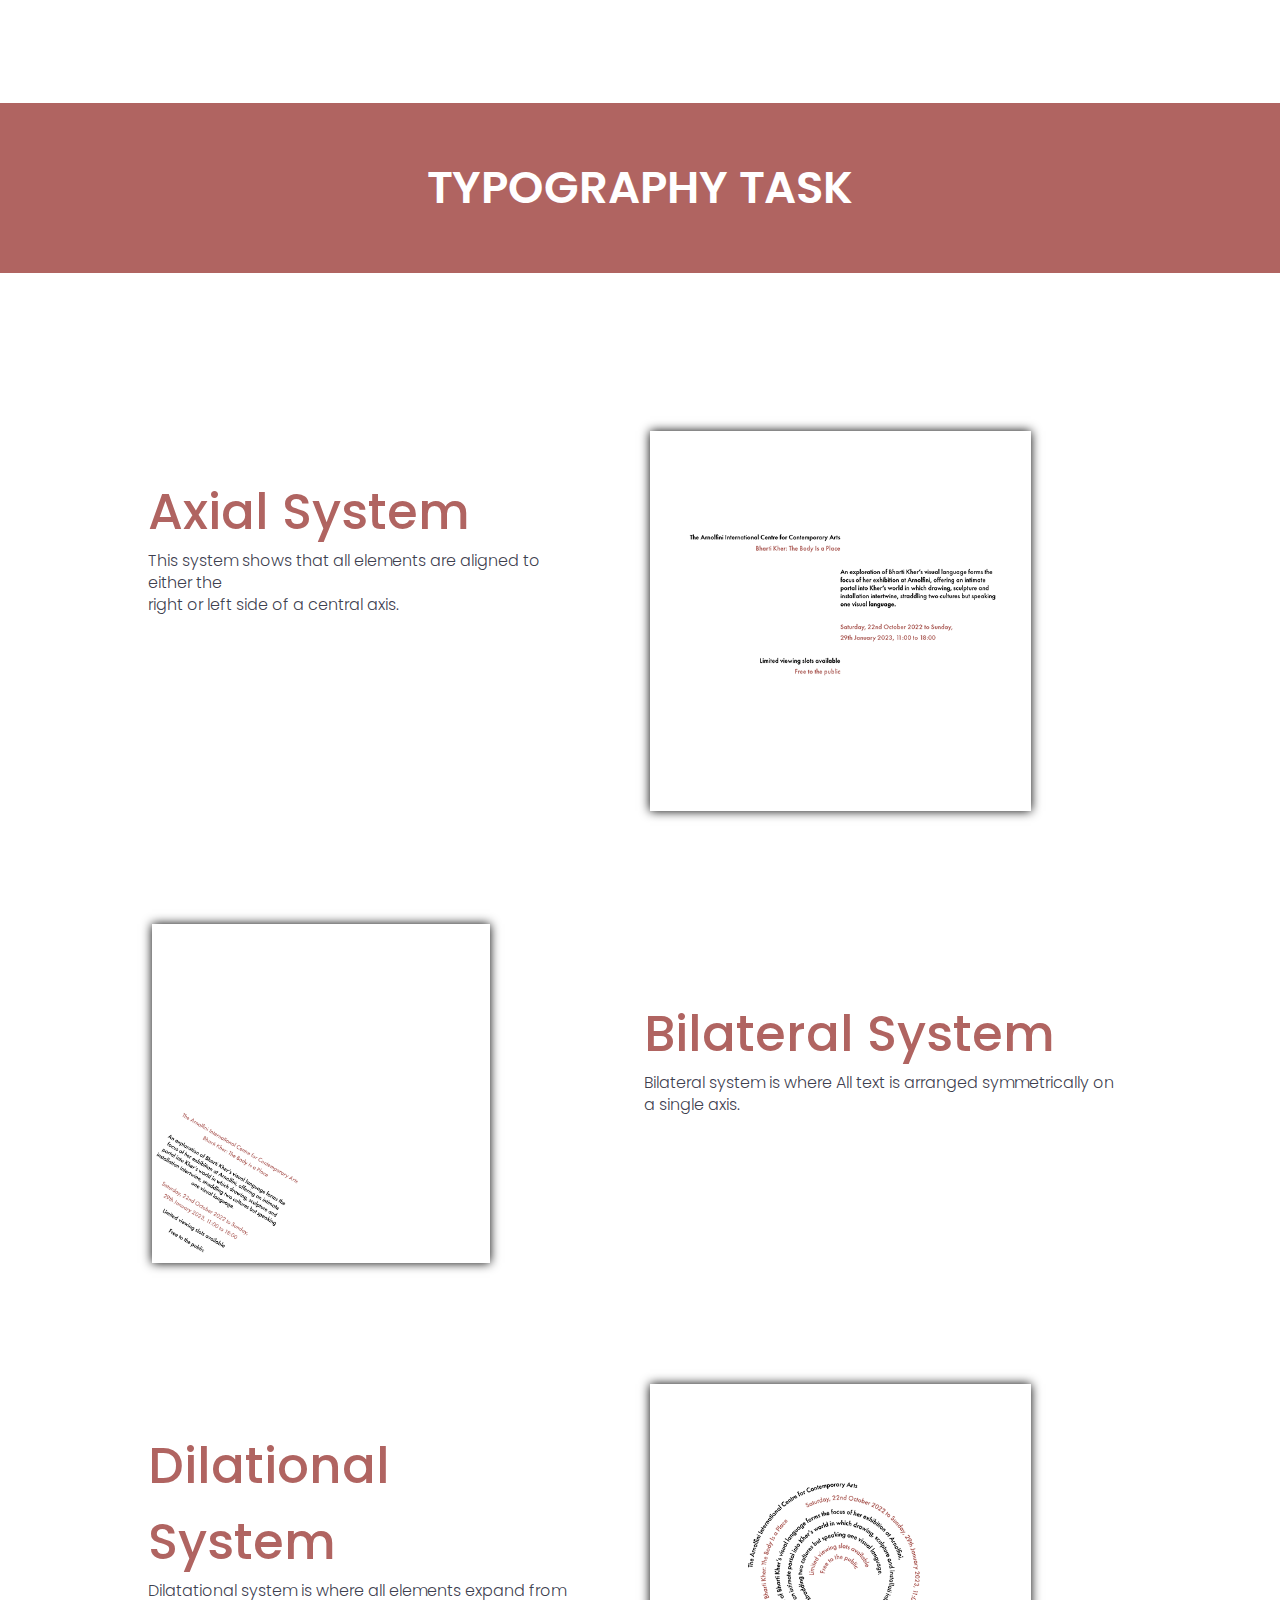
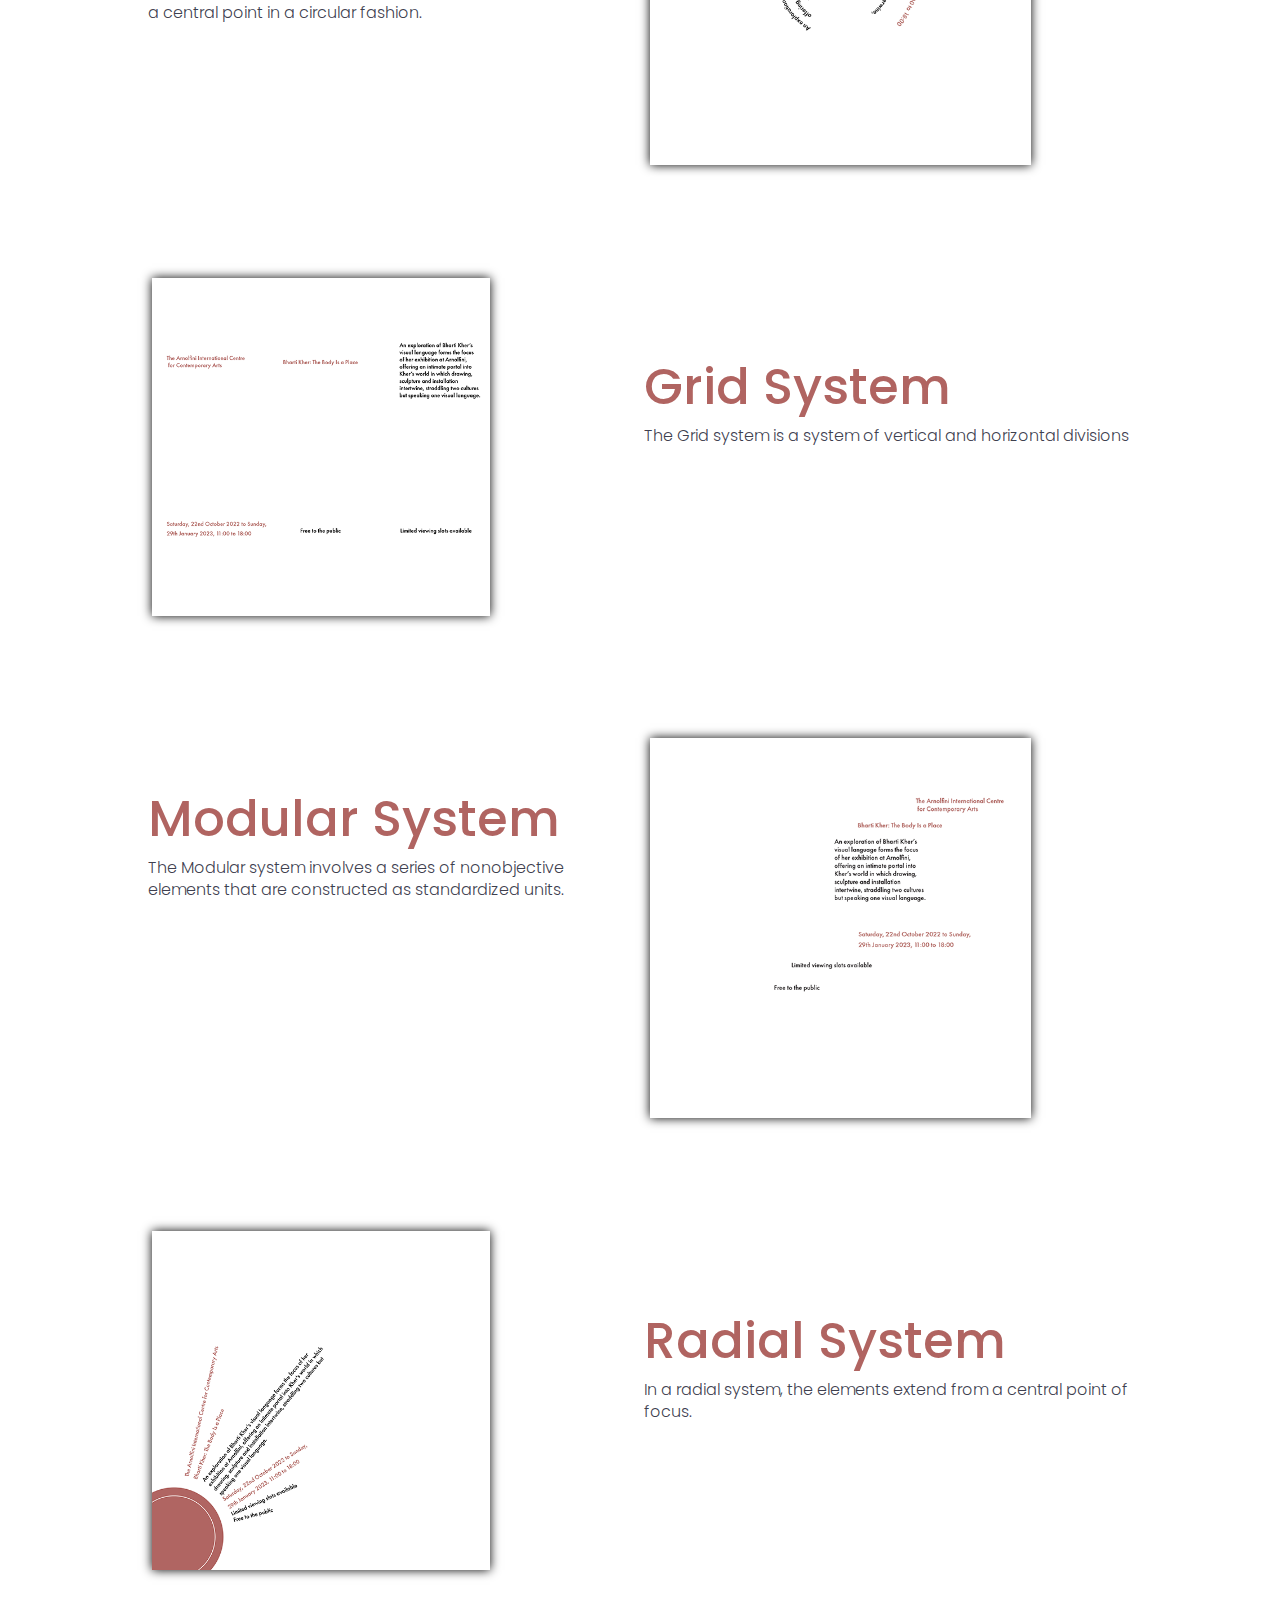
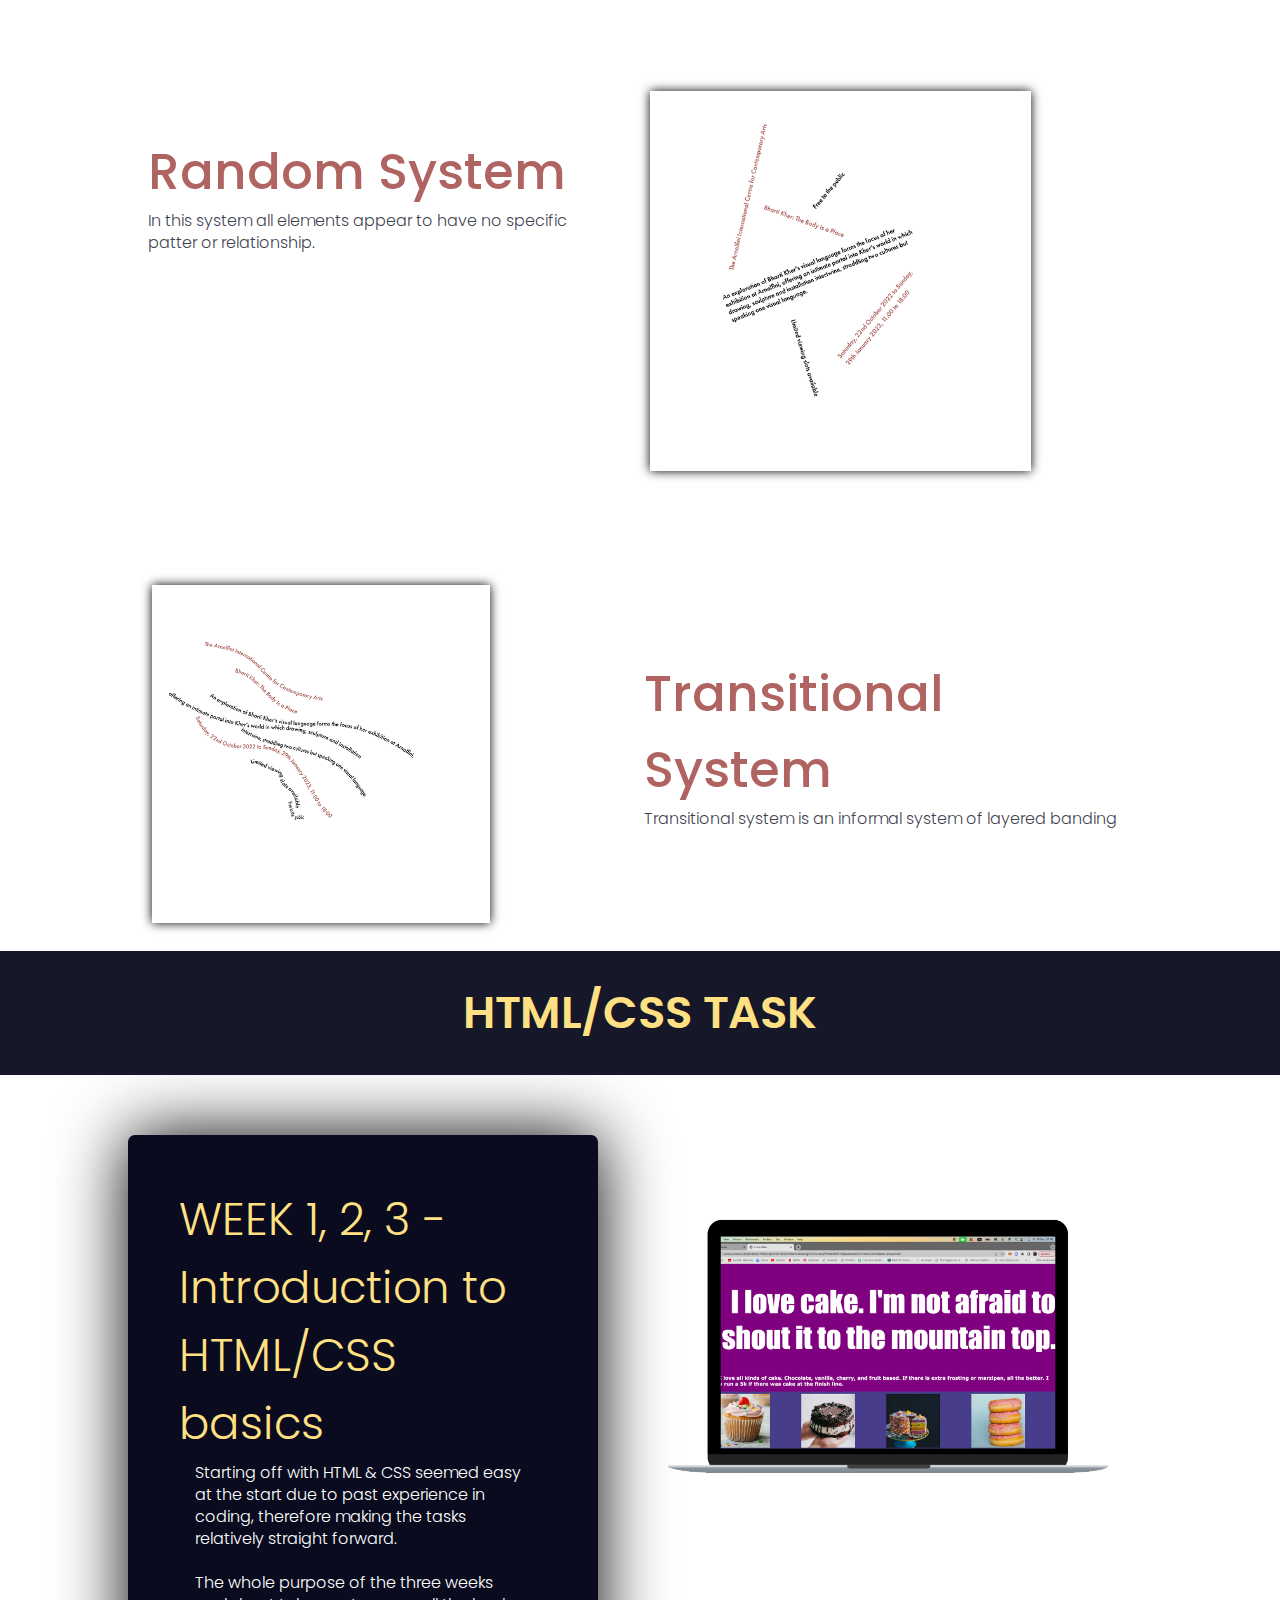
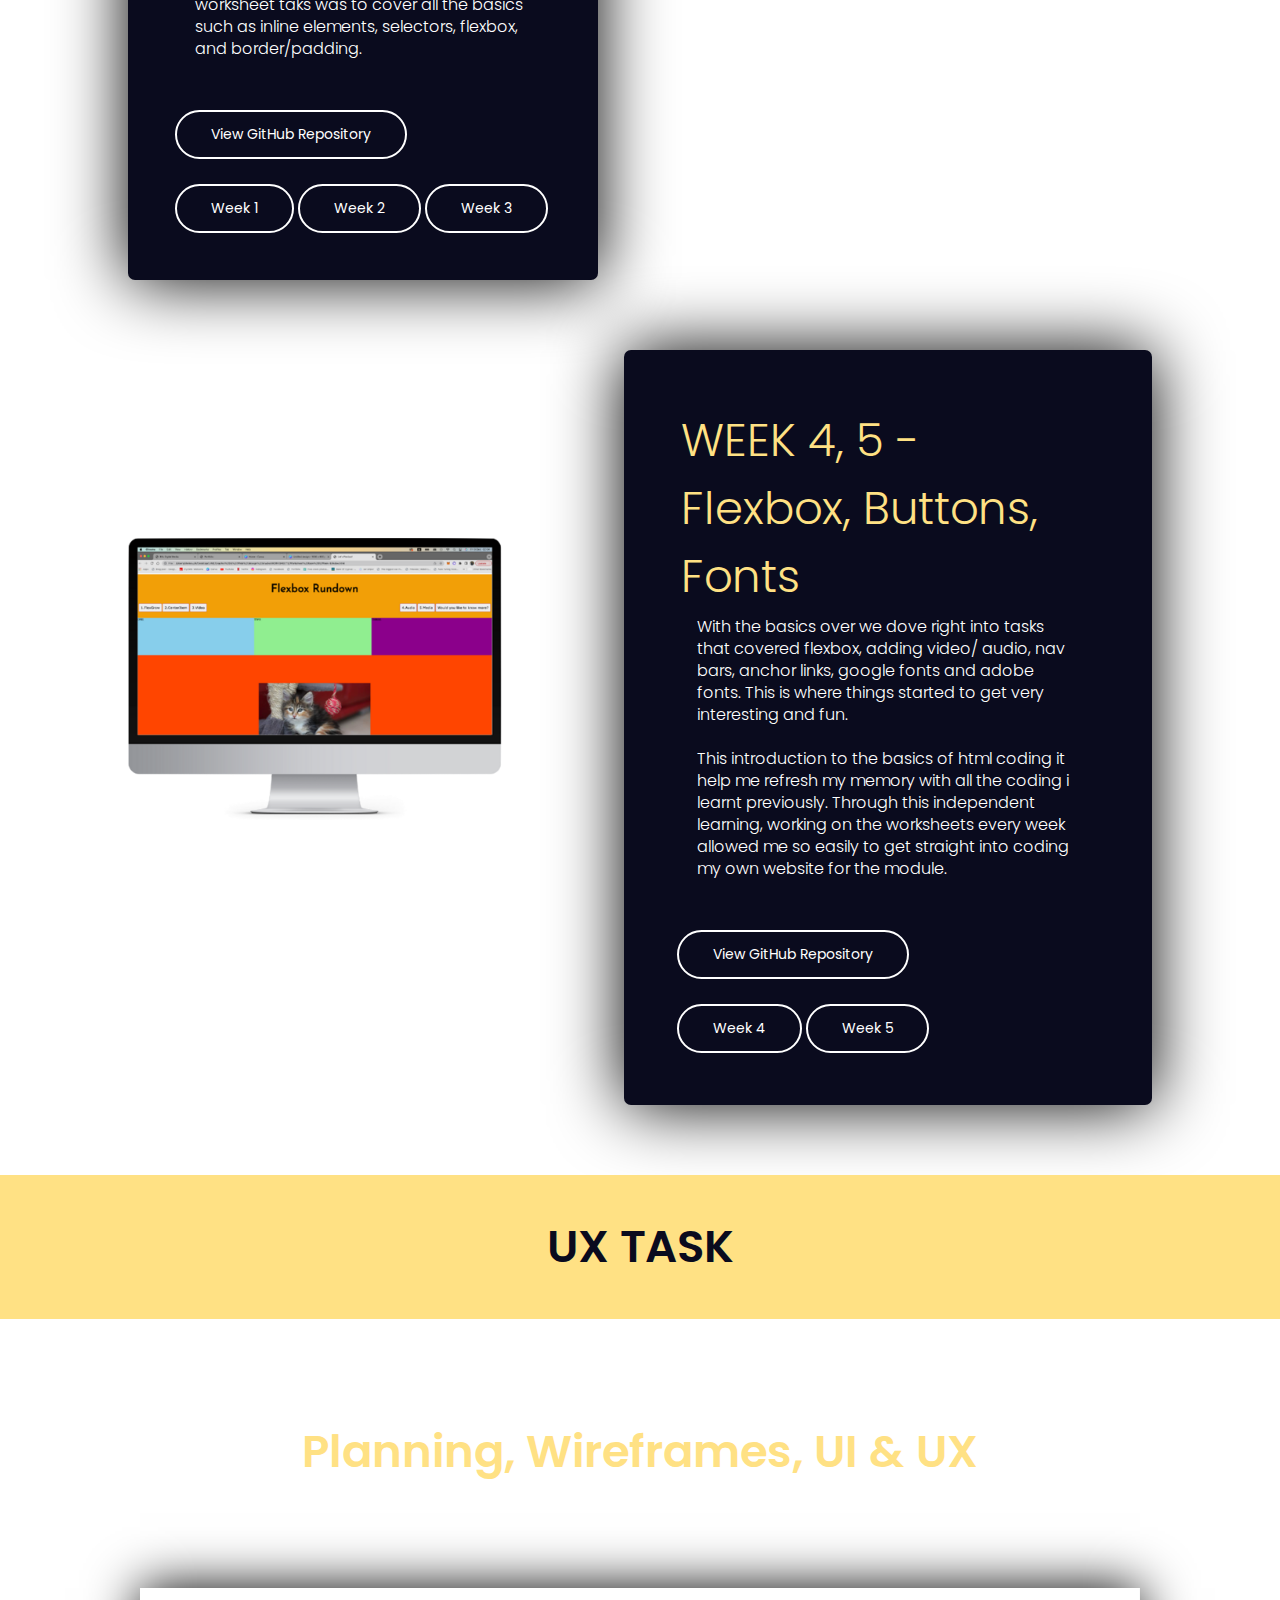
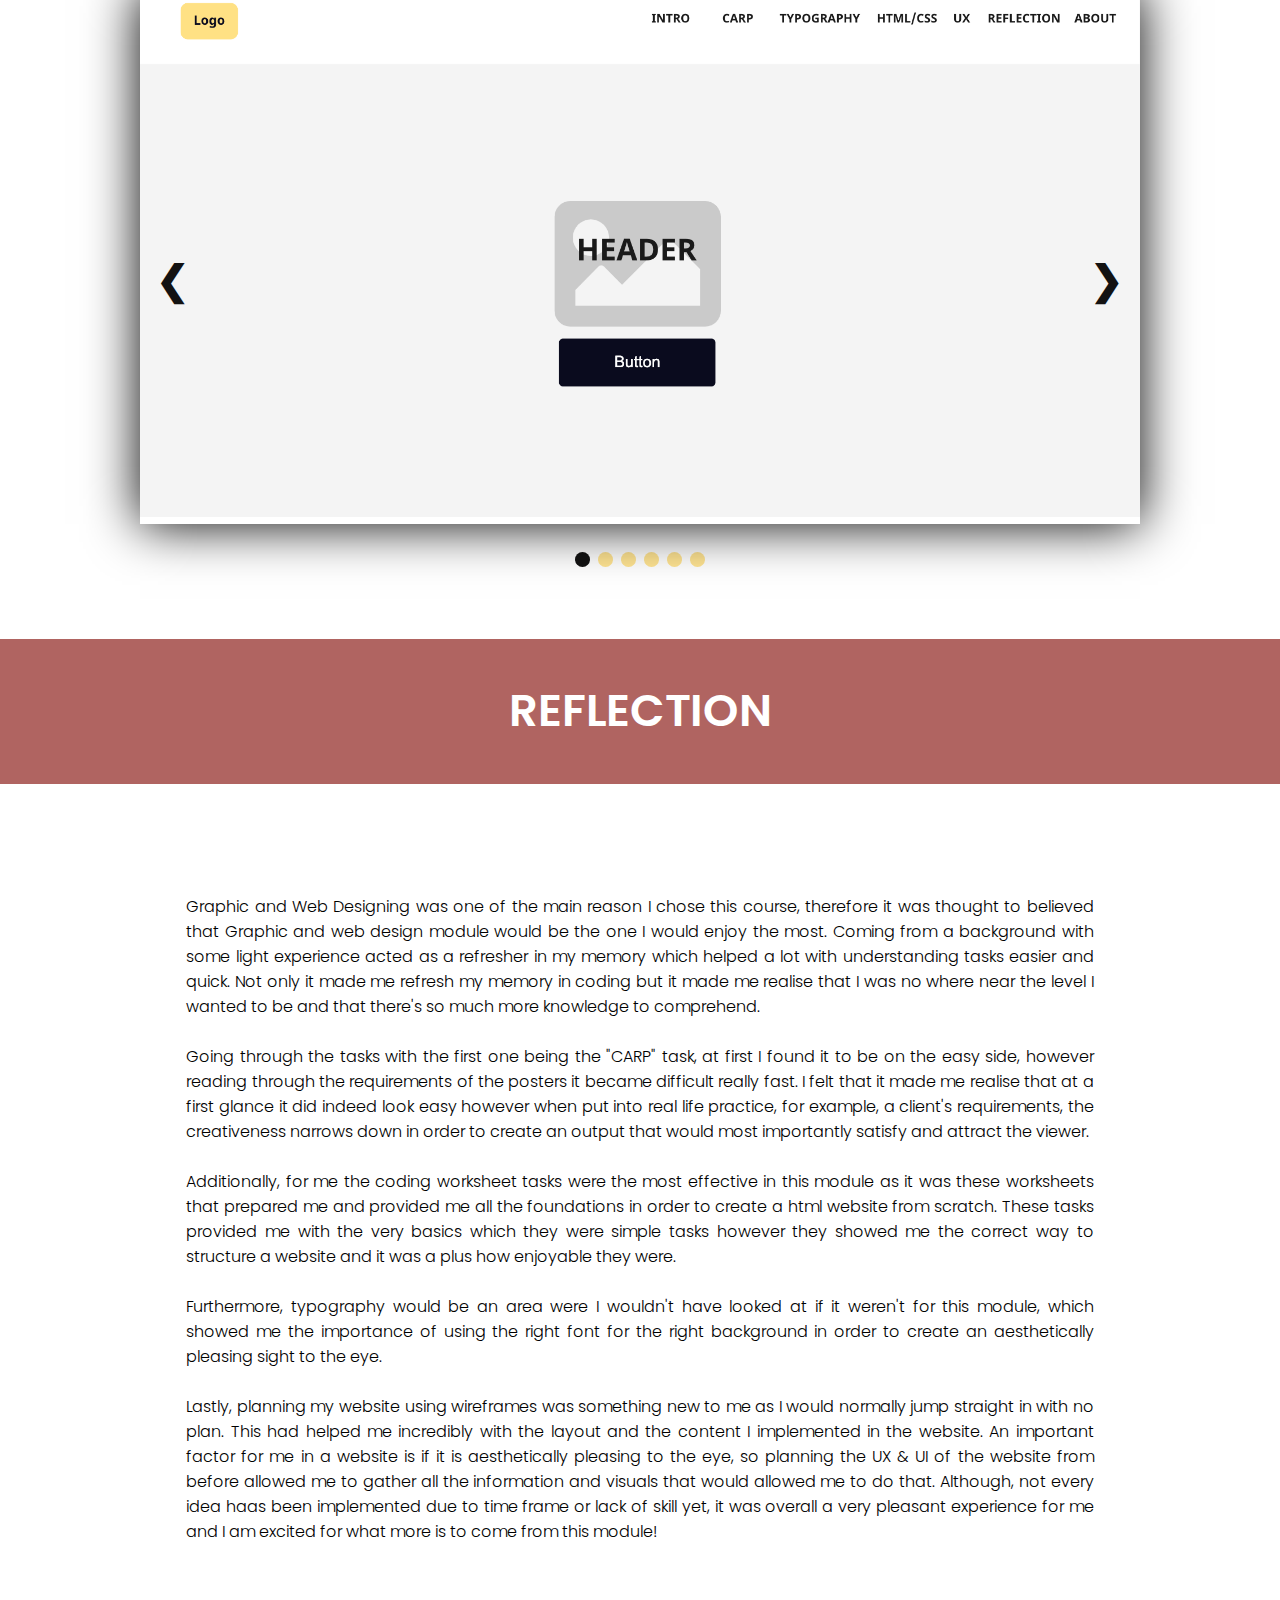
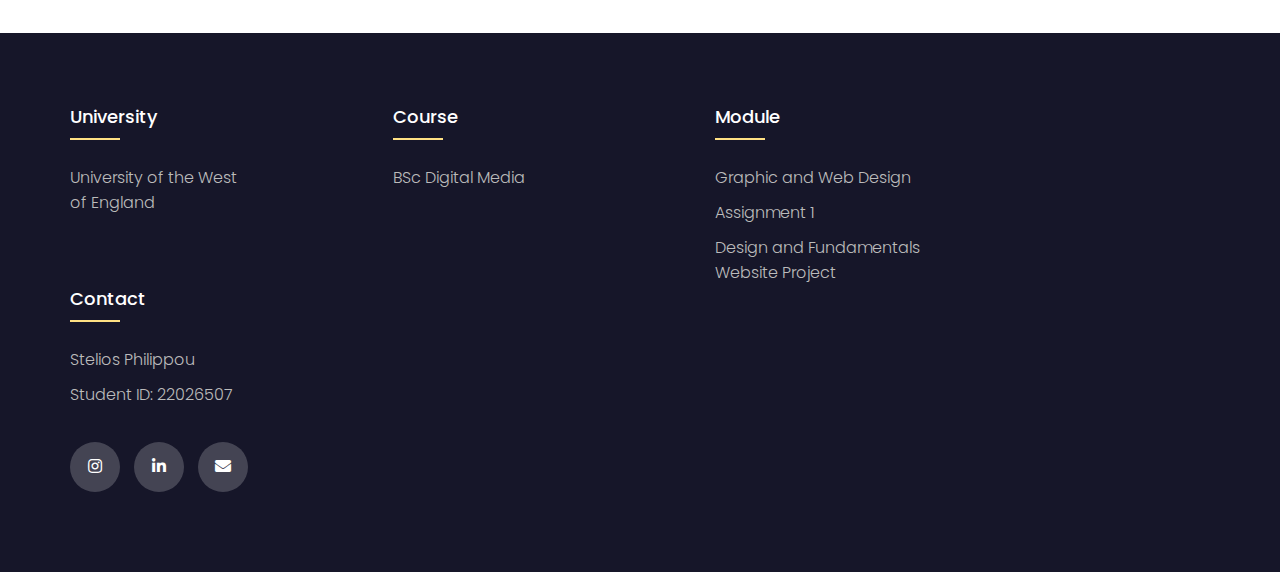
==== commit da4372c9: "1" ====
--- a/index.html
+++ b/index.html
@@ -45,8 +45,7 @@
         <div class="text-box">
             <h1>Hi, I'm Stelios Philippou</h1>
             <p>This is my 'Design Fundamentals Website Project', the first assignment for the<br>
-                'Graphic & Web Design Studio' module, where I am showcasing my skills in graphic design <br>
-                and coding throughout various task sheets that I have completed.</p>
+                Graphic & Web Design Studio module. This is where I will be displaying the module <br> tasks that I have completed. </p>
             <button class="hero-btn"><a style="text-decoration: none; color: white;"href="#carp-p1">Explore</a></button>
         </div>
          
@@ -194,7 +193,7 @@
         <p class="info">Starting off with HTML & CSS seemed easy at the start due to past experience in coding, therefore making the tasks relatively straight forward. 
         <br><br>
         The whole purpose of the three weeks worksheet taks was to cover all the basics such as inline elements, selectors, flexbox, and border/padding. </p>
-        <button class="html-btn"><a class="link" style="text-decoration: none; color: white;"href="https://github.com/steliosph3/Week-3" target="_blank">View GitHub Repository</a></button><br><br>
+        <button class="html-btn"><a class="link" style="text-decoration: none; color: white;"href="https://github.com/steliosph3" target="_blank">View GitHub Repository</a></button><br><br>
         <button class="html-btn"><a class="link" style="text-decoration: none; color: white;"href="https://steliosph3.github.io/Week-1/" target="_blank">Week 1</a></button>
         <button class="html-btn"><a class="link" style="text-decoration: none; color: white;"href="https://steliosph3.github.io/Week-2/" target="_blank">Week 2</a></button> 
         <button class="html-btn"><a class="link" style="text-decoration: none; color: white;"href="https://steliosph3.github.io/Week-3/" target="_blank">Week 3</a></button>
@@ -209,7 +208,7 @@
         <p class="info">With the basics over we dove right into tasks that covered flexbox, adding video/ audio, nav bars, anchor links, google fonts and adobe fonts. This is where things started to get very interesting and fun.
         <br><br>
        This introduction to the basics of html coding it help me refresh my memory with all the coding i learnt previously. Through this independent learning, working on the worksheets every week allowed me so easily to get straight into coding my own website for the module.</p>
-        <button class="html-btn"><a class="link" style="text-decoration: none; color: white;"href="https://github.com/steliosph3/Week-5" target="_blank">View GitHub Repository</a></button><br><br>
+        <button class="html-btn"><a class="link" style="text-decoration: none; color: white;"href="https://github.com/steliosph3" target="_blank">View GitHub Repository</a></button><br><br>
         <button class="html-btn"><a class="link" style="text-decoration: none; color: white;"href="https://steliosph3.github.io/Week-4/" target="_blank">Week 4</a></button>
         <button class="html-btn"><a class="link" style="text-decoration: none; color: white;"href="https://steliosph3.github.io/Week-5/" target="_blank">Week 5</a></button>         
     </section>
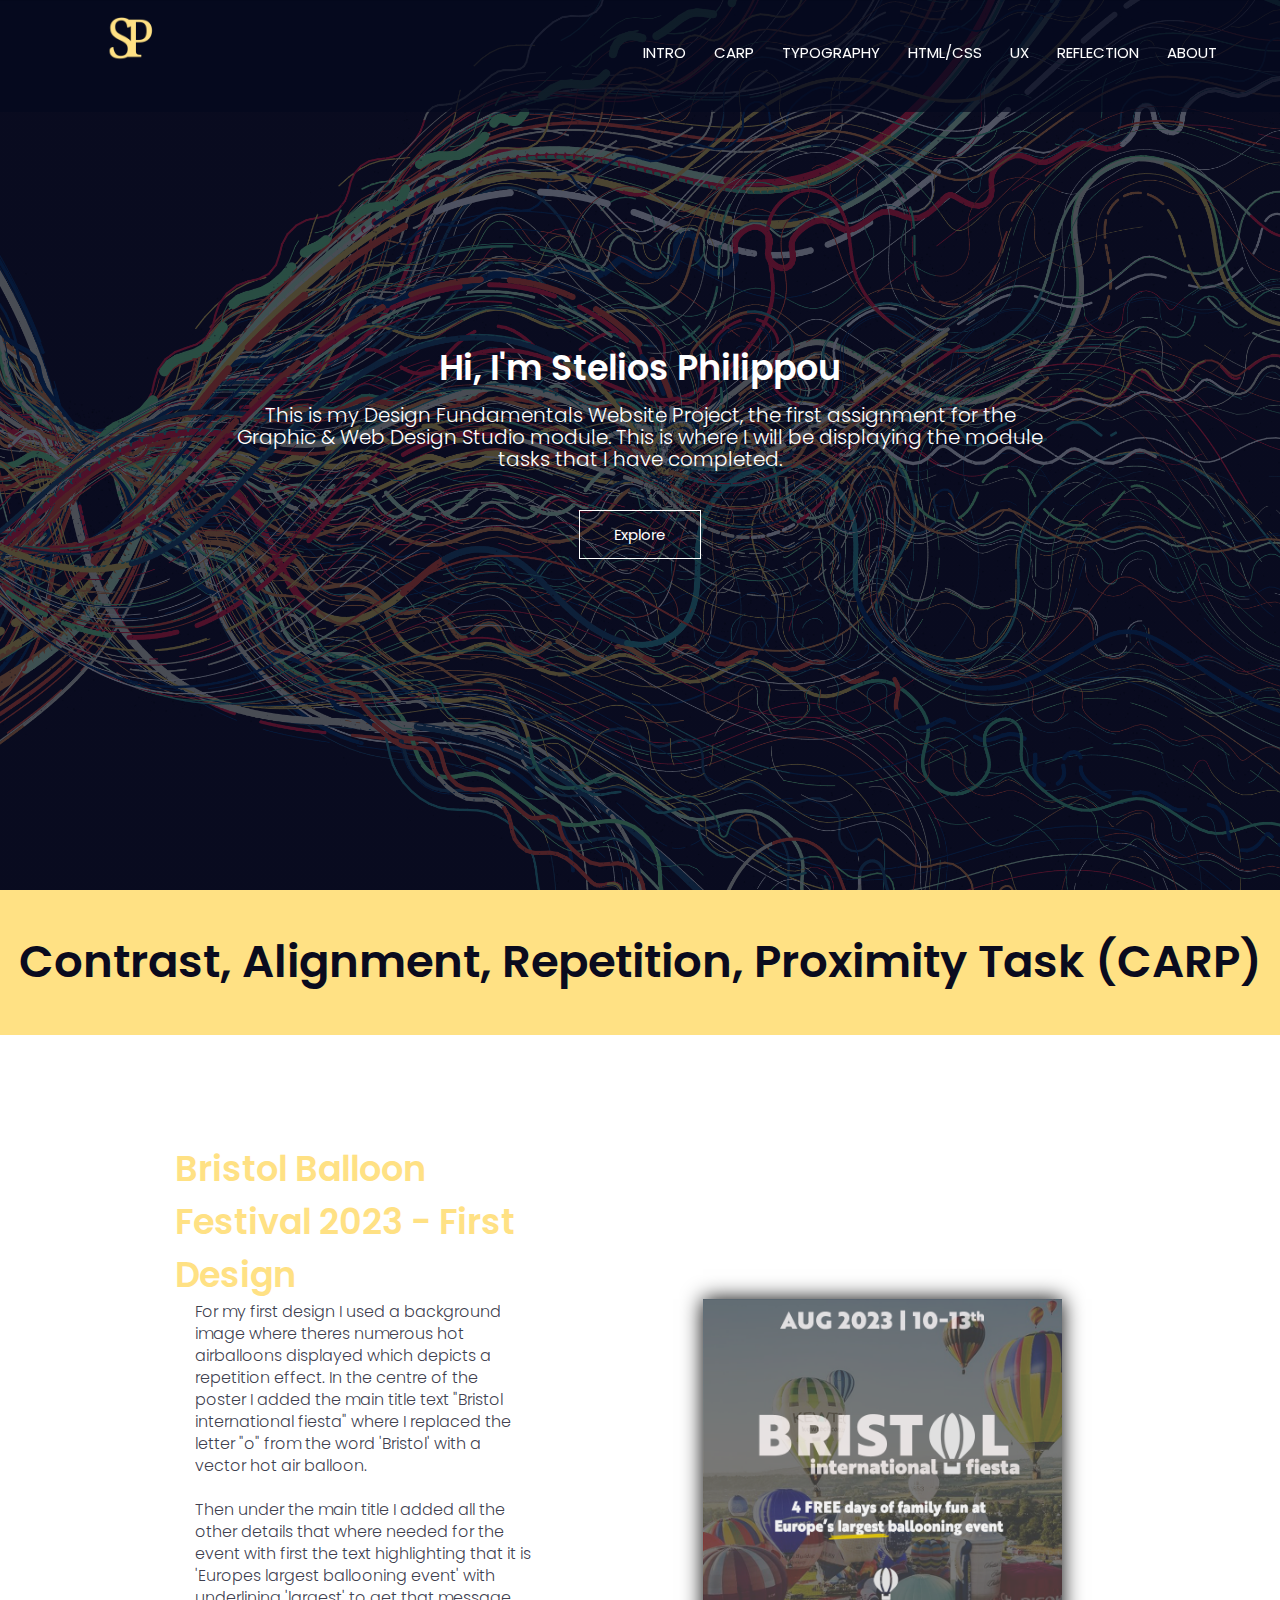
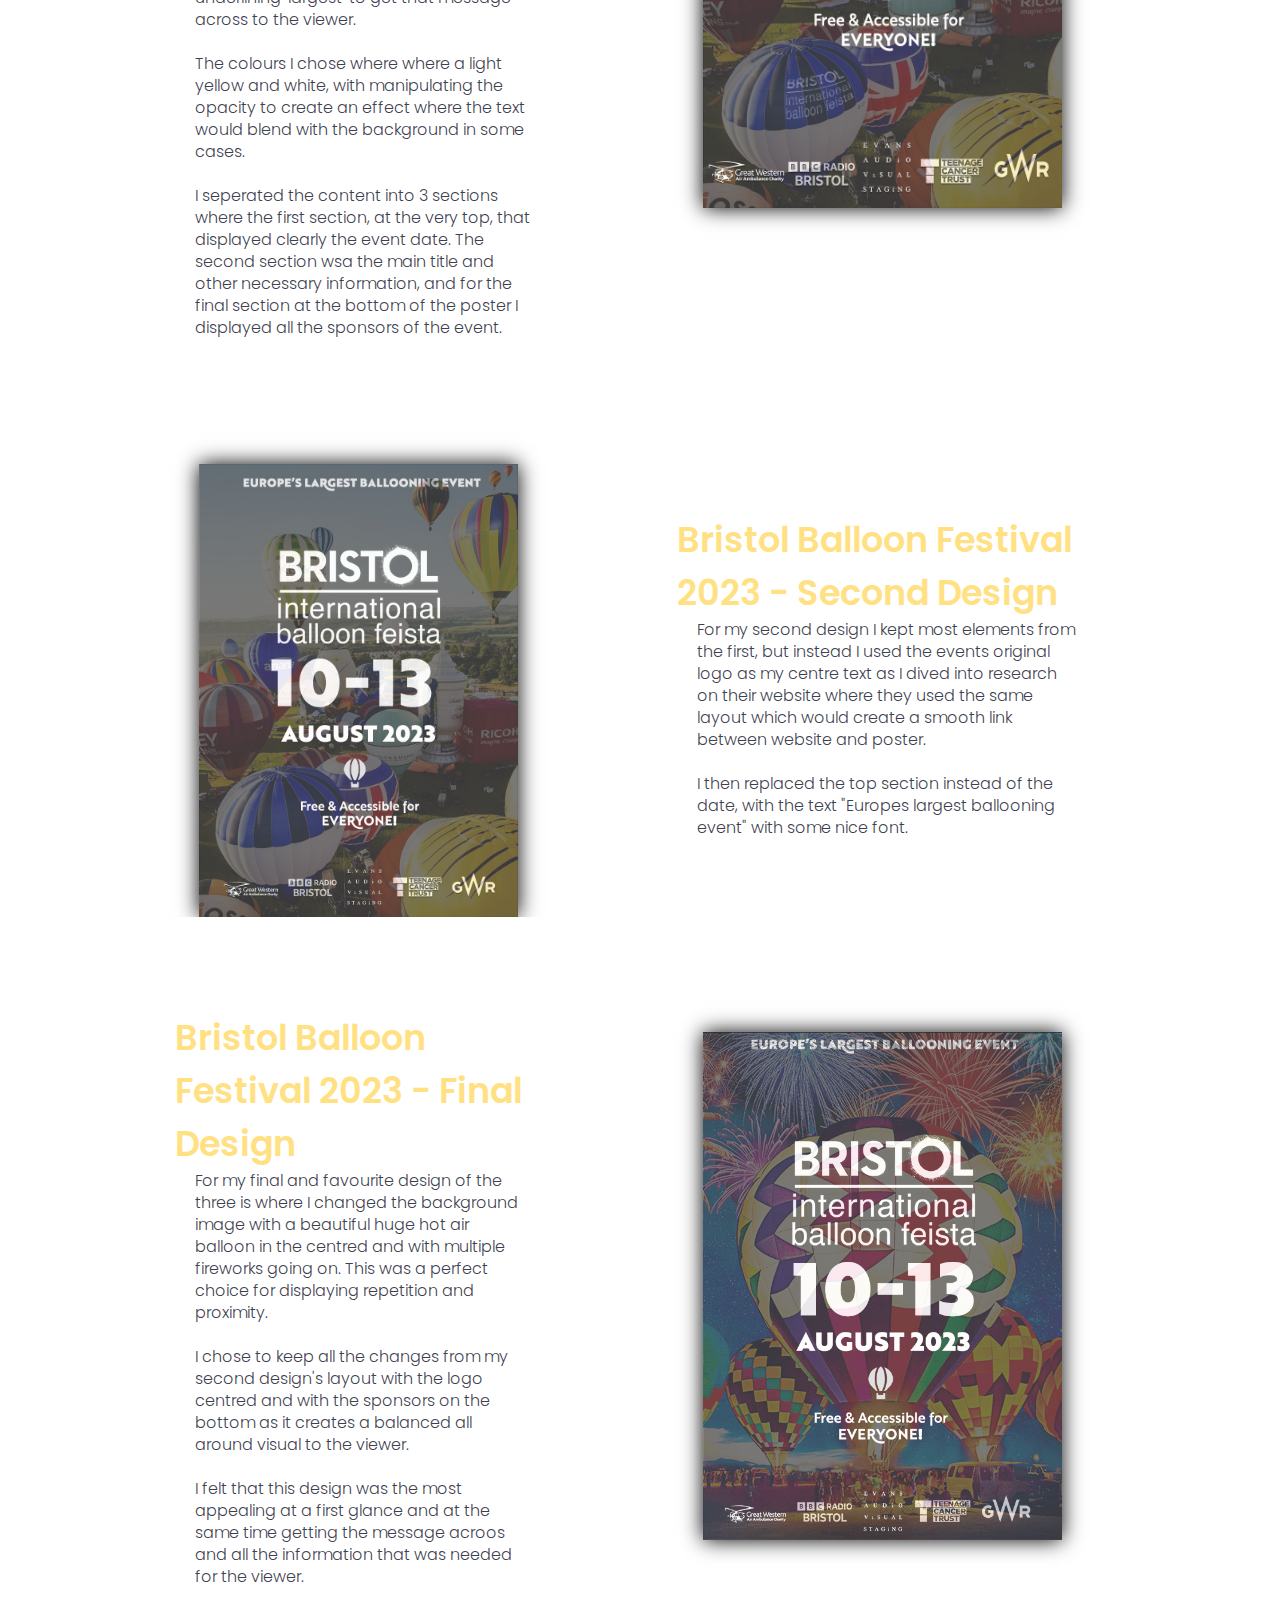
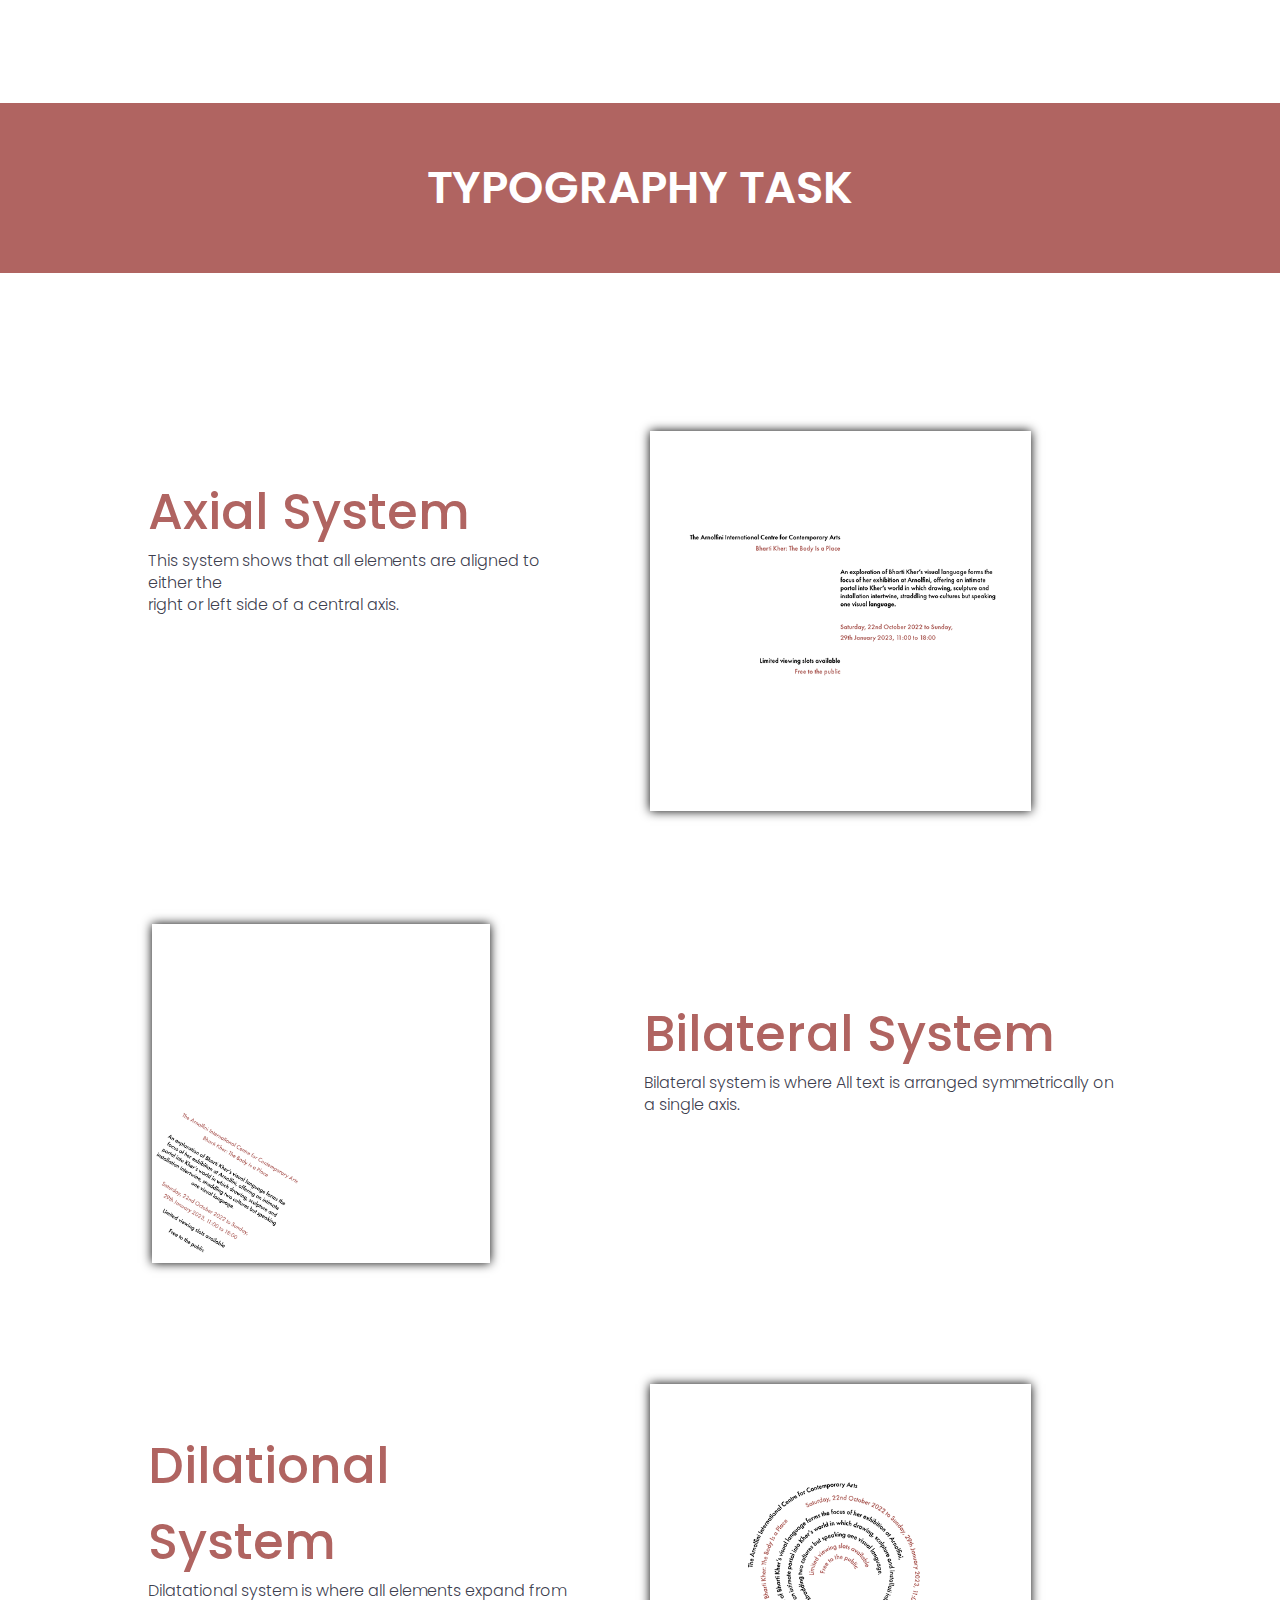
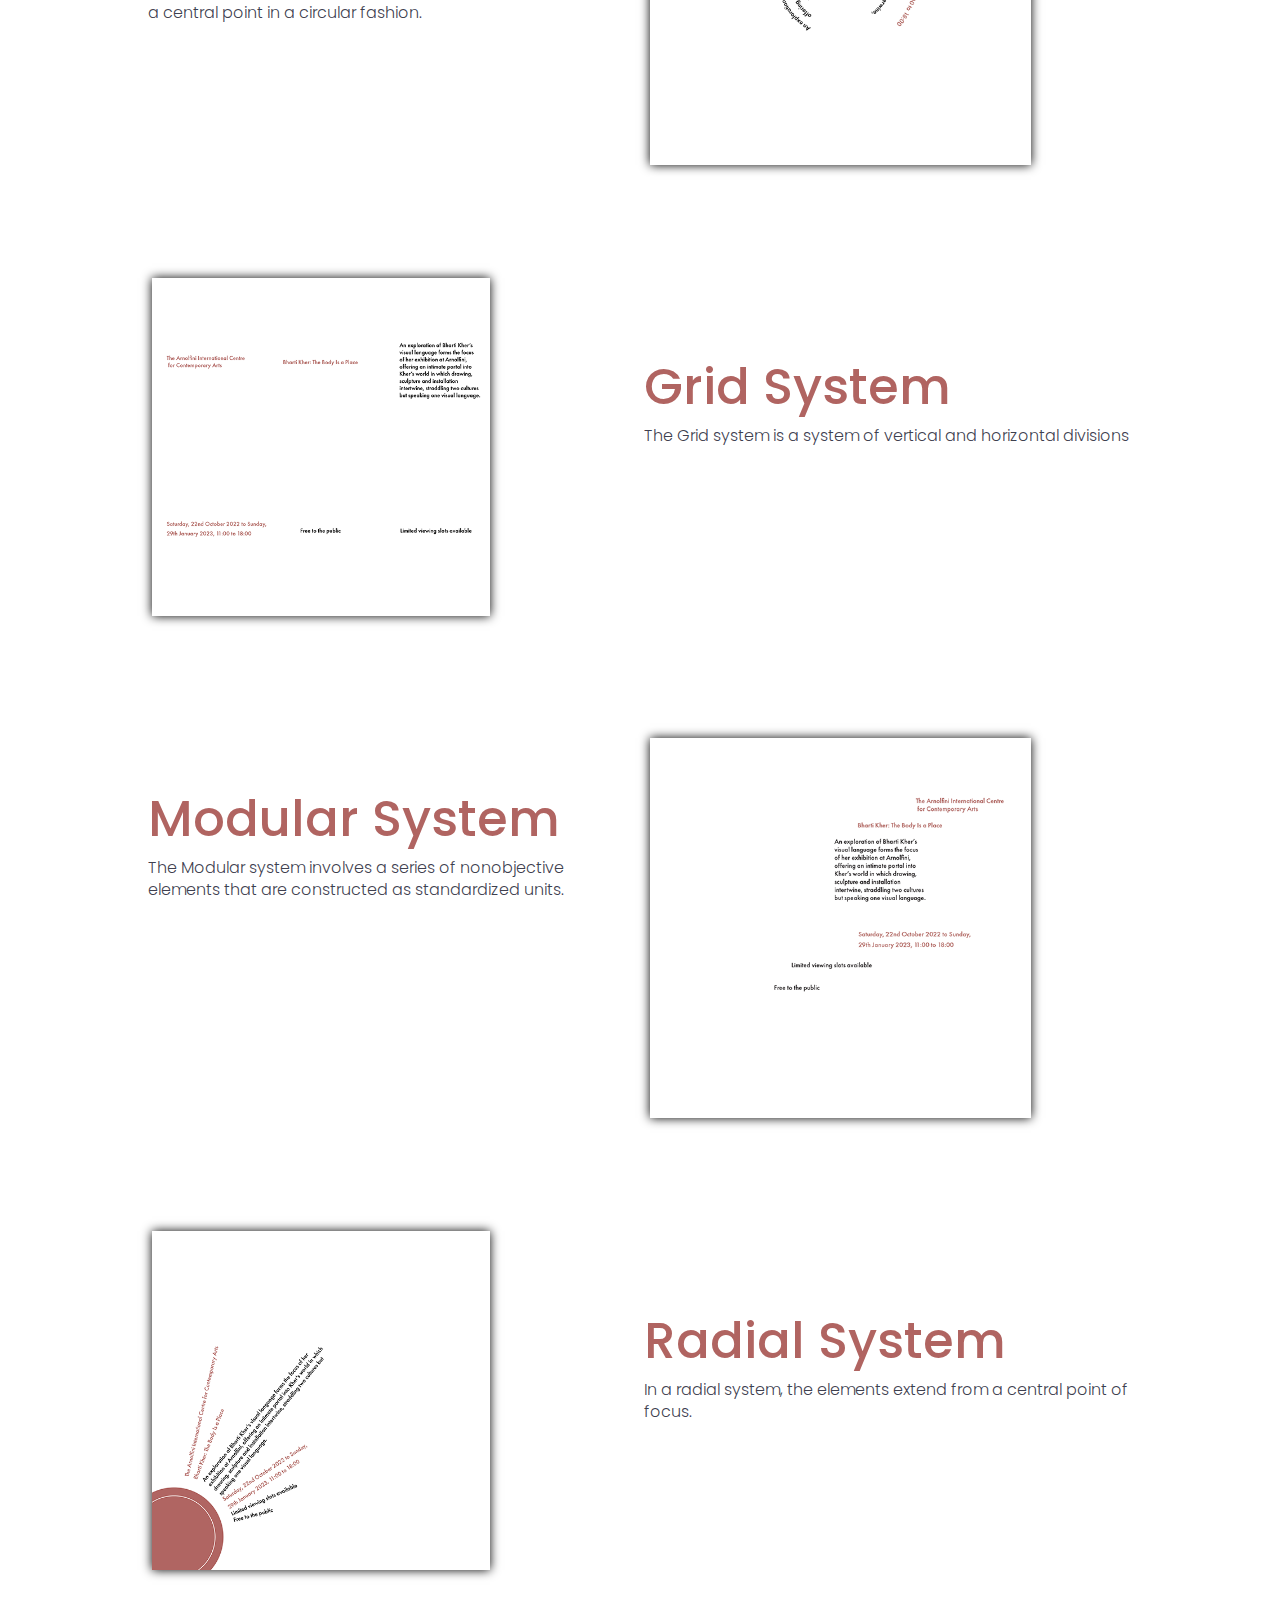
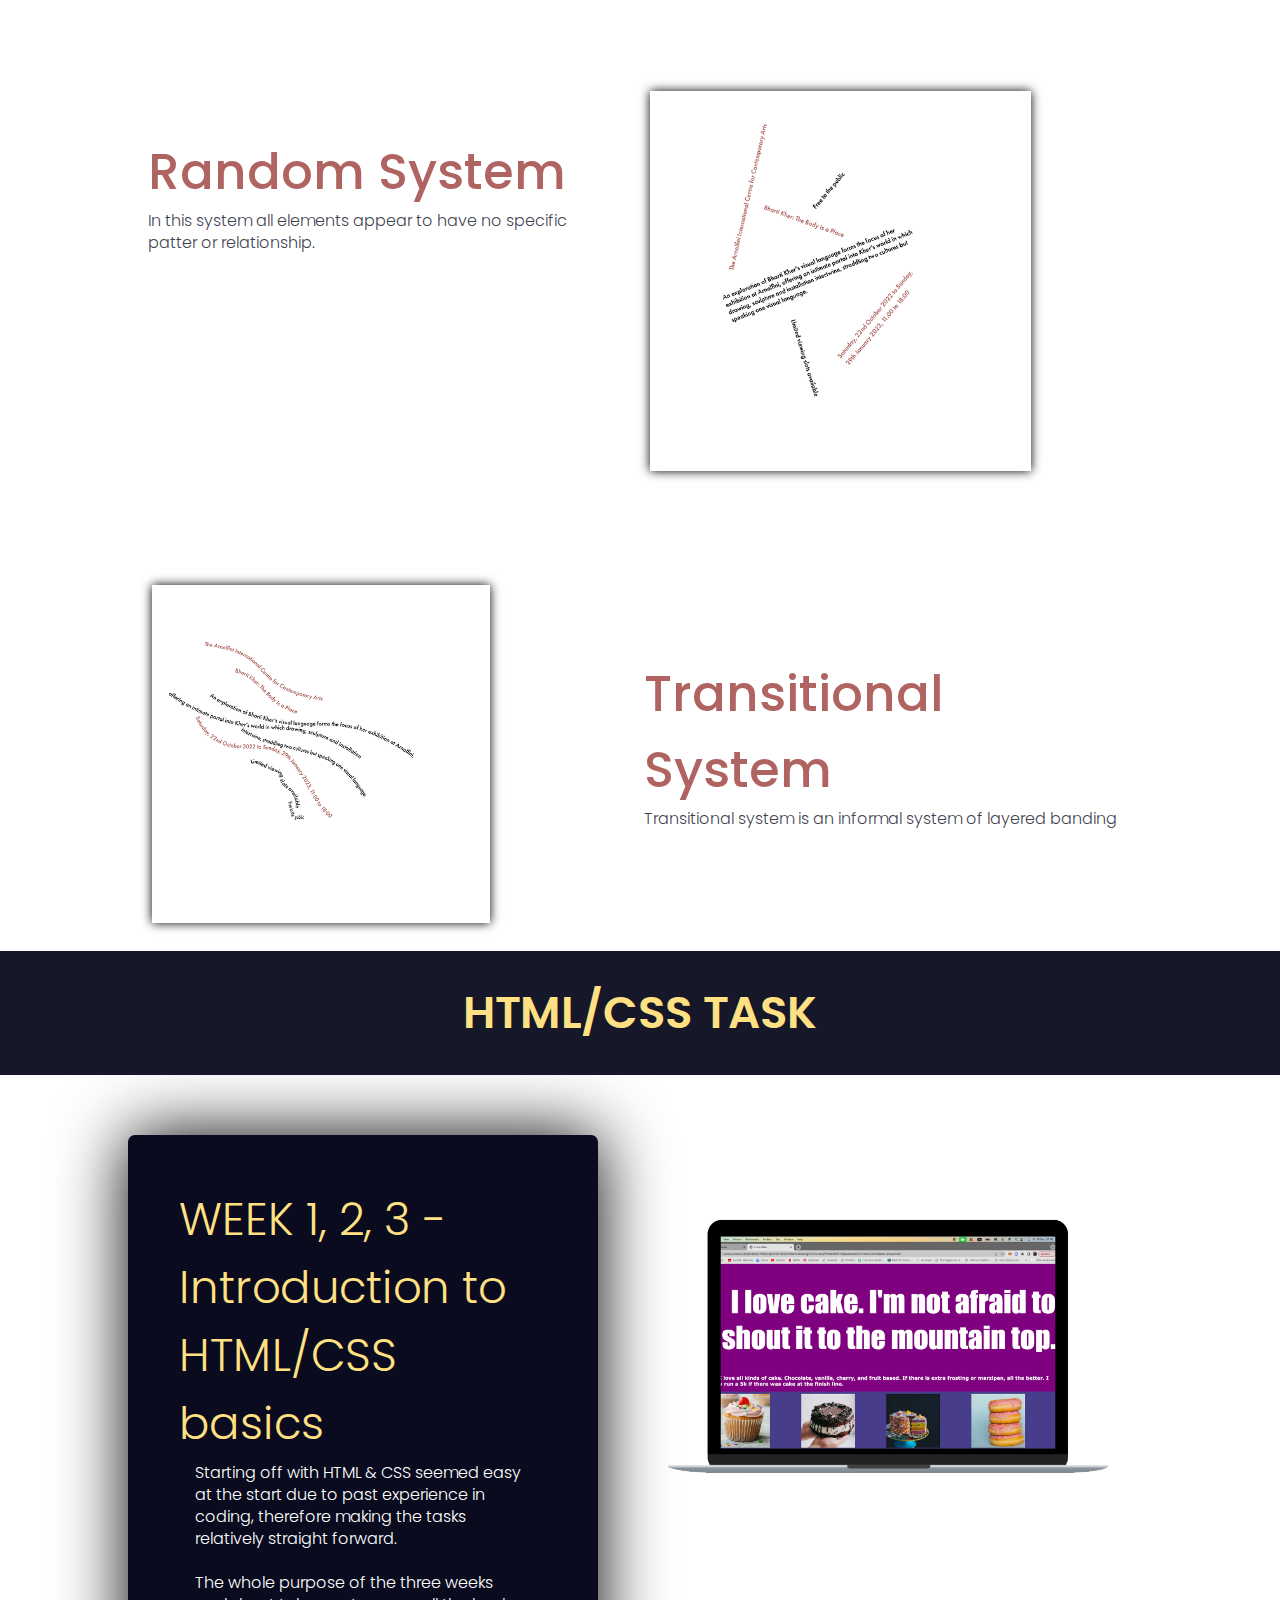
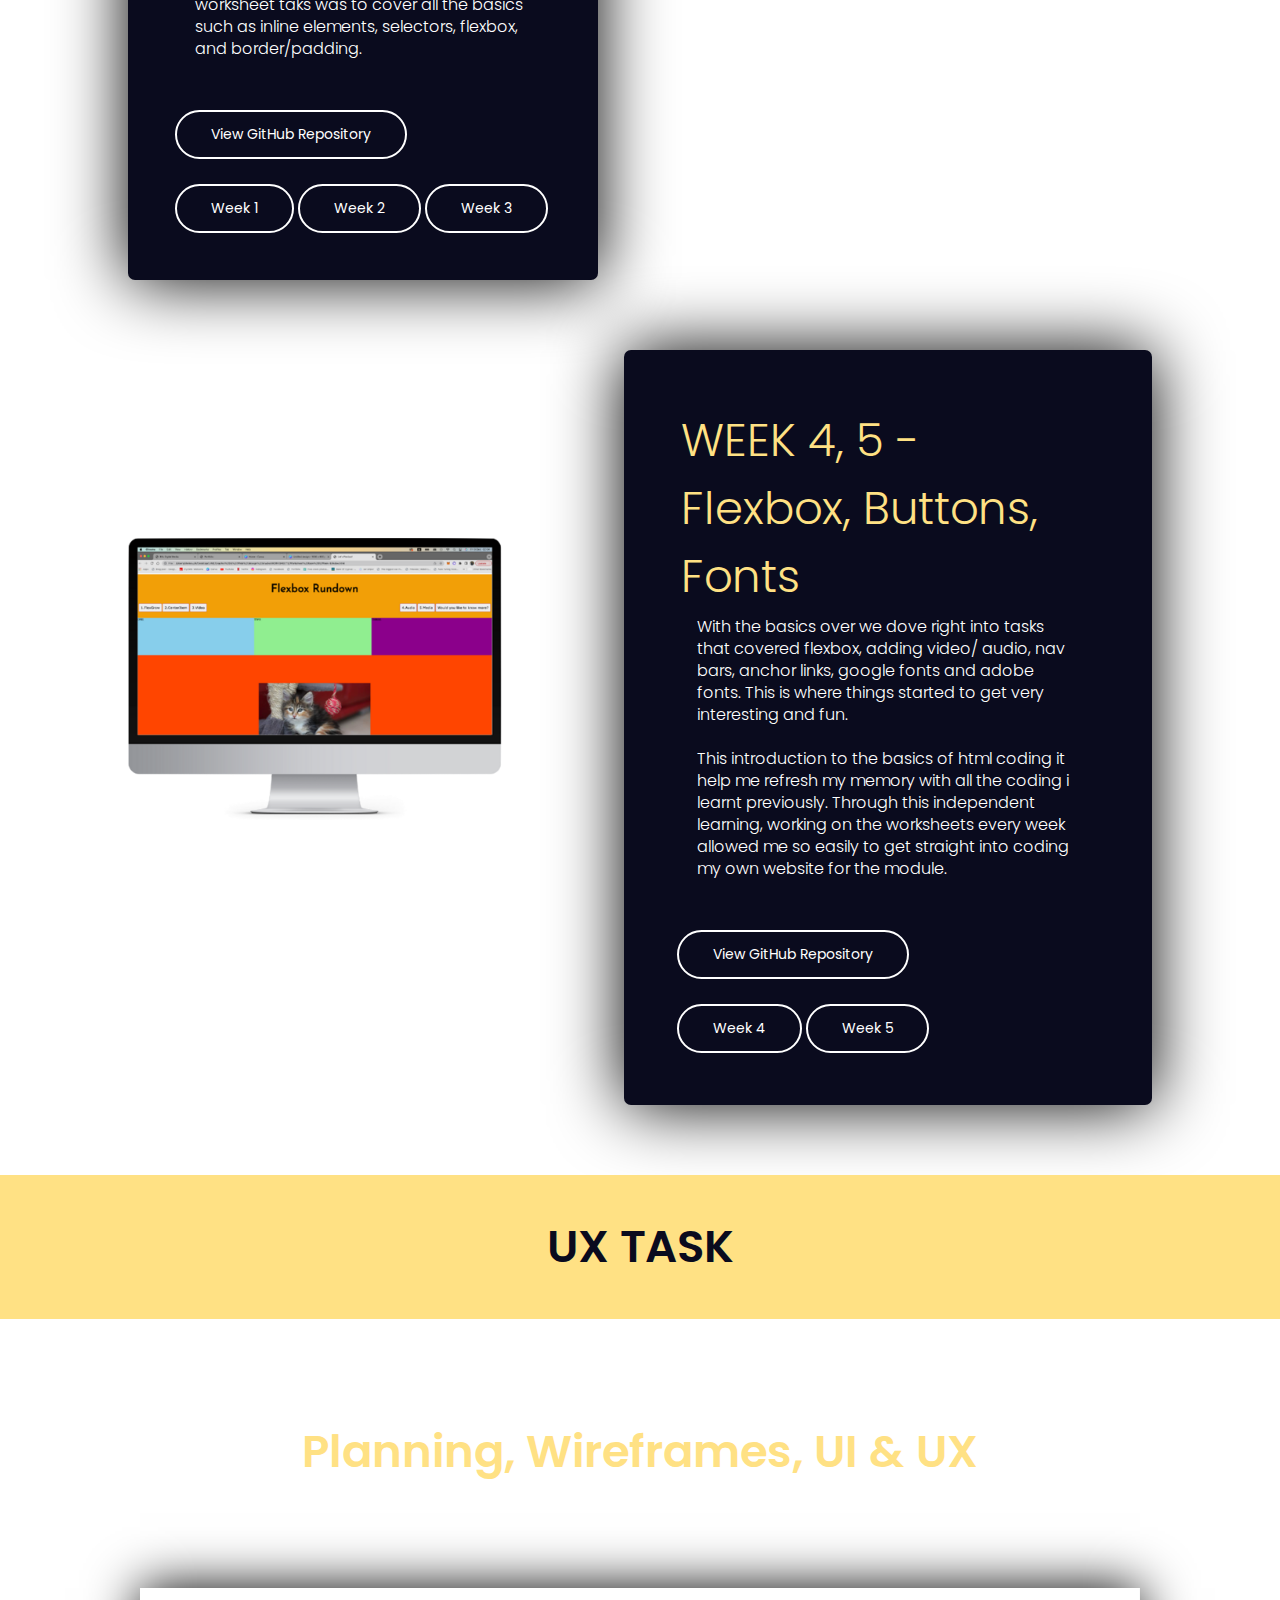
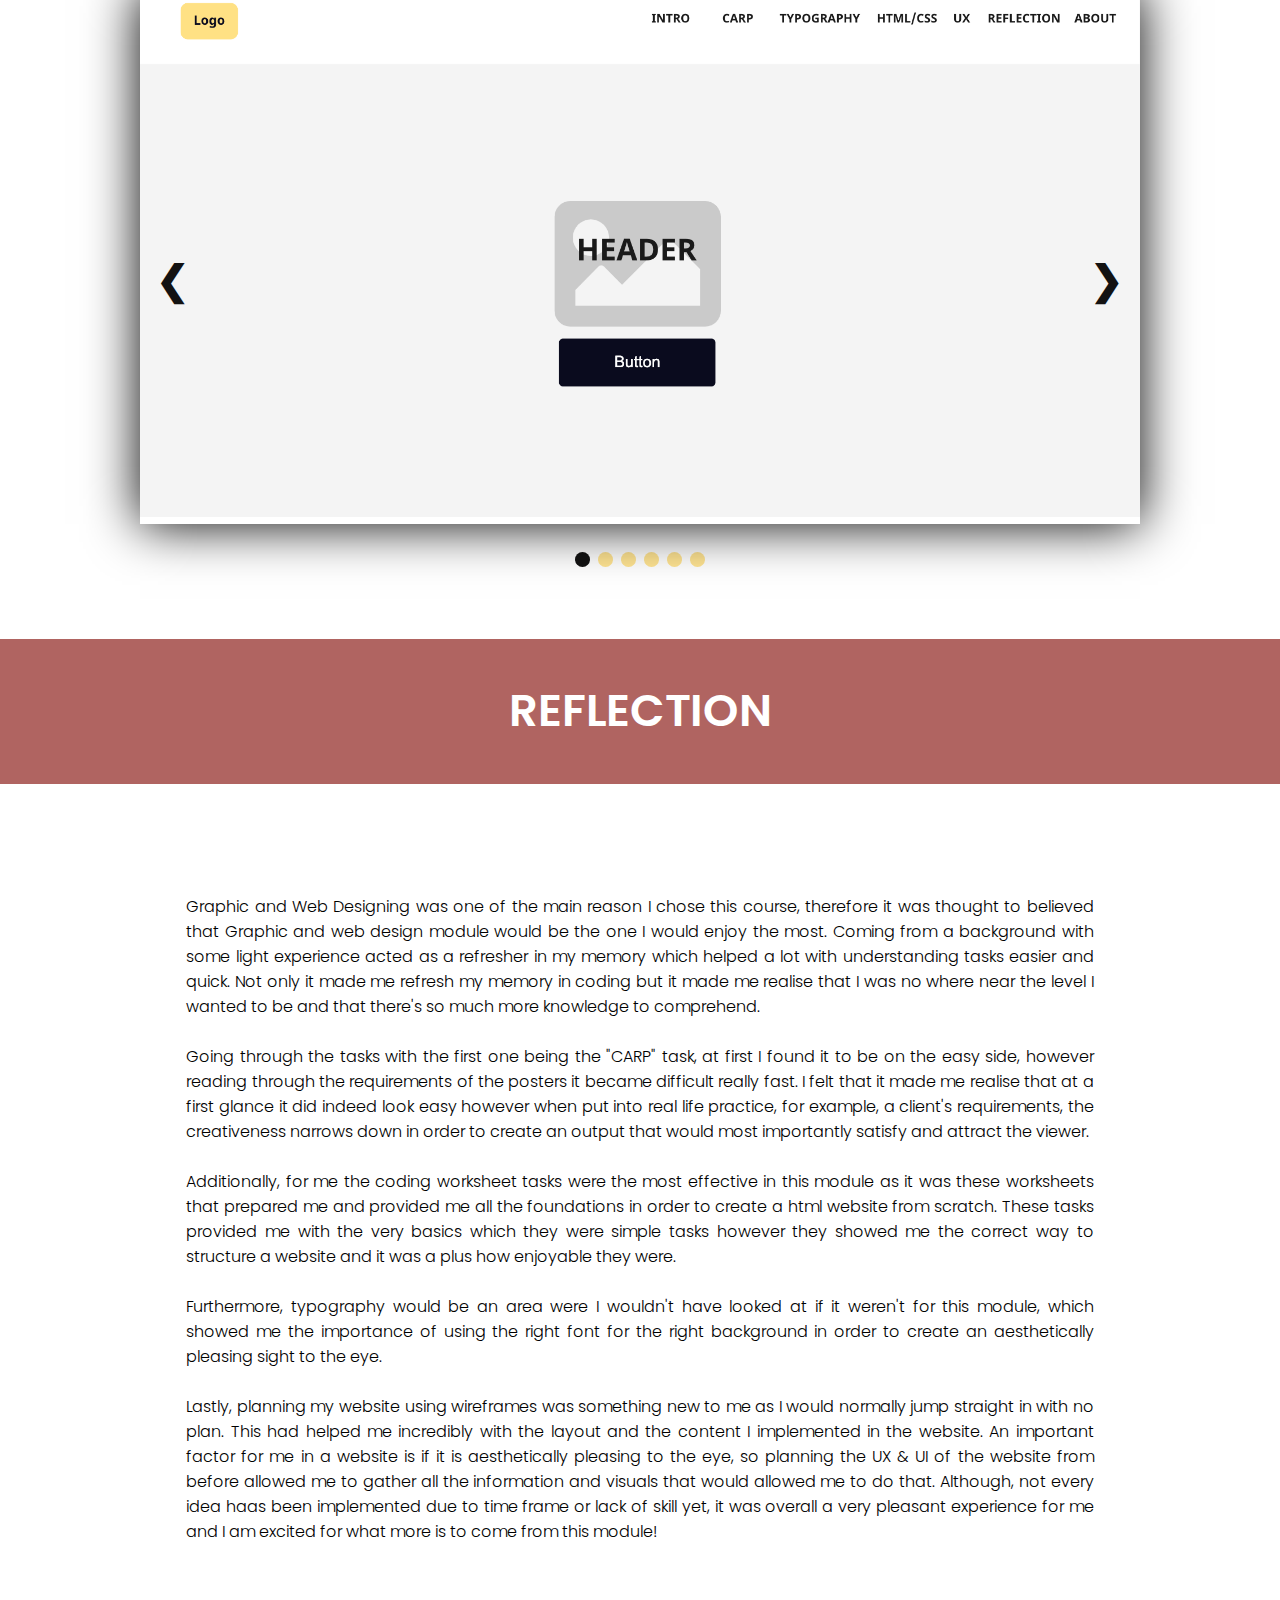
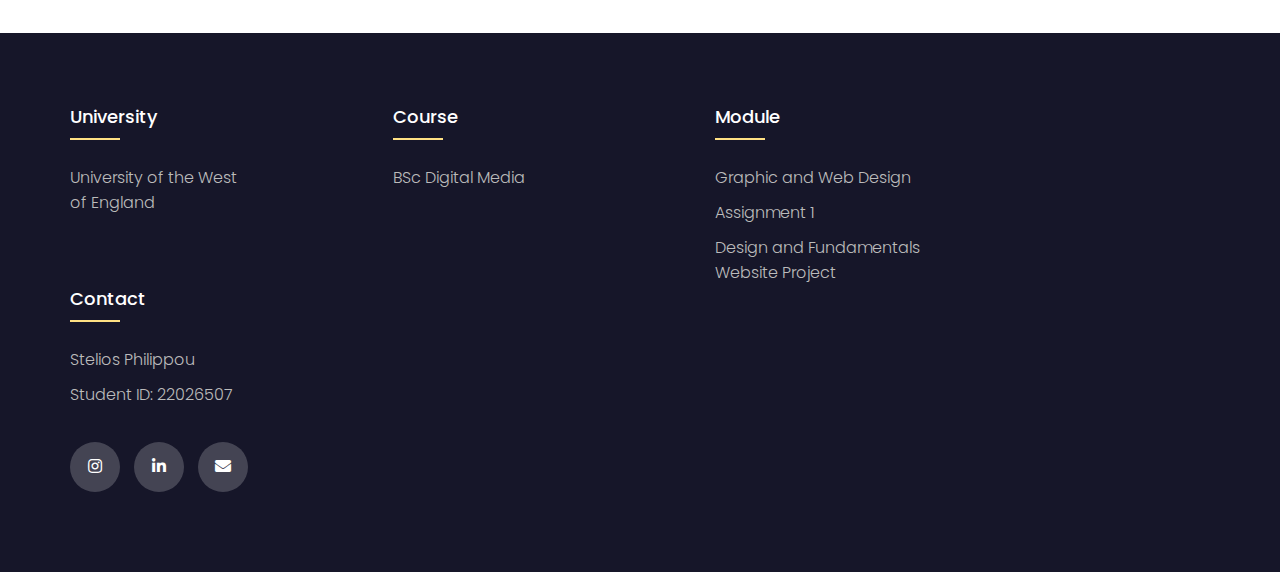
==== commit 57558c24: "1" ====
--- a/index.html
+++ b/index.html
@@ -5,7 +5,7 @@
     <meta charset="UTF-8">
     <meta http-equiv="X-UA-Compatible" content="IE=edge">
     <meta name="viewport" content="width=device-width, initial-scale=1.0">
-    <title>BSc Digital Media</title>
+    <title>BSc Digital Media Portfolio</title>
     <link rel="stylesheet" href="style.css">
     <link rel="preconnect" href="https://fonts.googleapis.com">
     <link rel="preconnect" href="https://fonts.gstatic.com" crossorigin>
@@ -44,7 +44,7 @@
         <!--INTRO section-->
         <div class="text-box">
             <h1>Hi, I'm Stelios Philippou</h1>
-            <p>This is my 'Design Fundamentals Website Project', the first assignment for the<br>
+            <p>This is my Design Fundamentals Website Project, the first assignment for the<br>
                 Graphic & Web Design Studio module. This is where I will be displaying the module <br> tasks that I have completed. </p>
             <button class="hero-btn"><a style="text-decoration: none; color: white;"href="#carp-p1">Explore</a></button>
         </div>
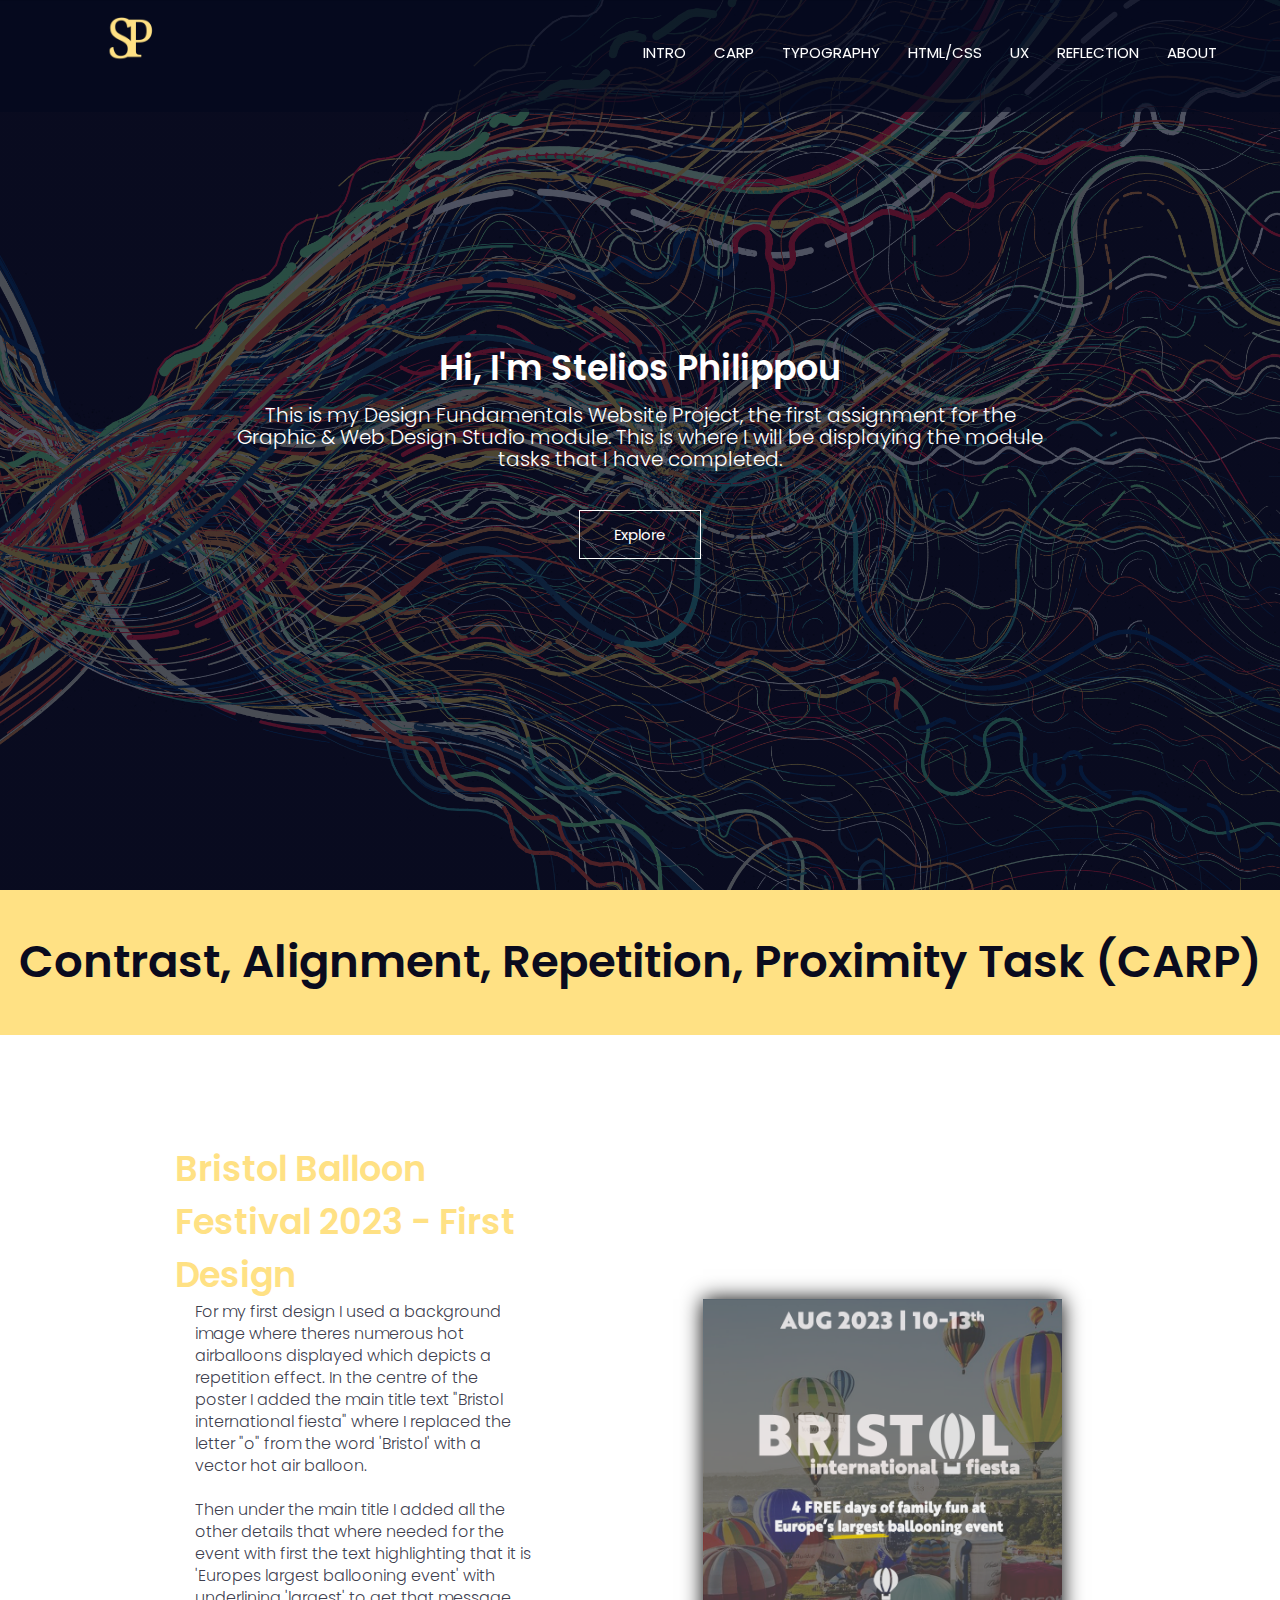
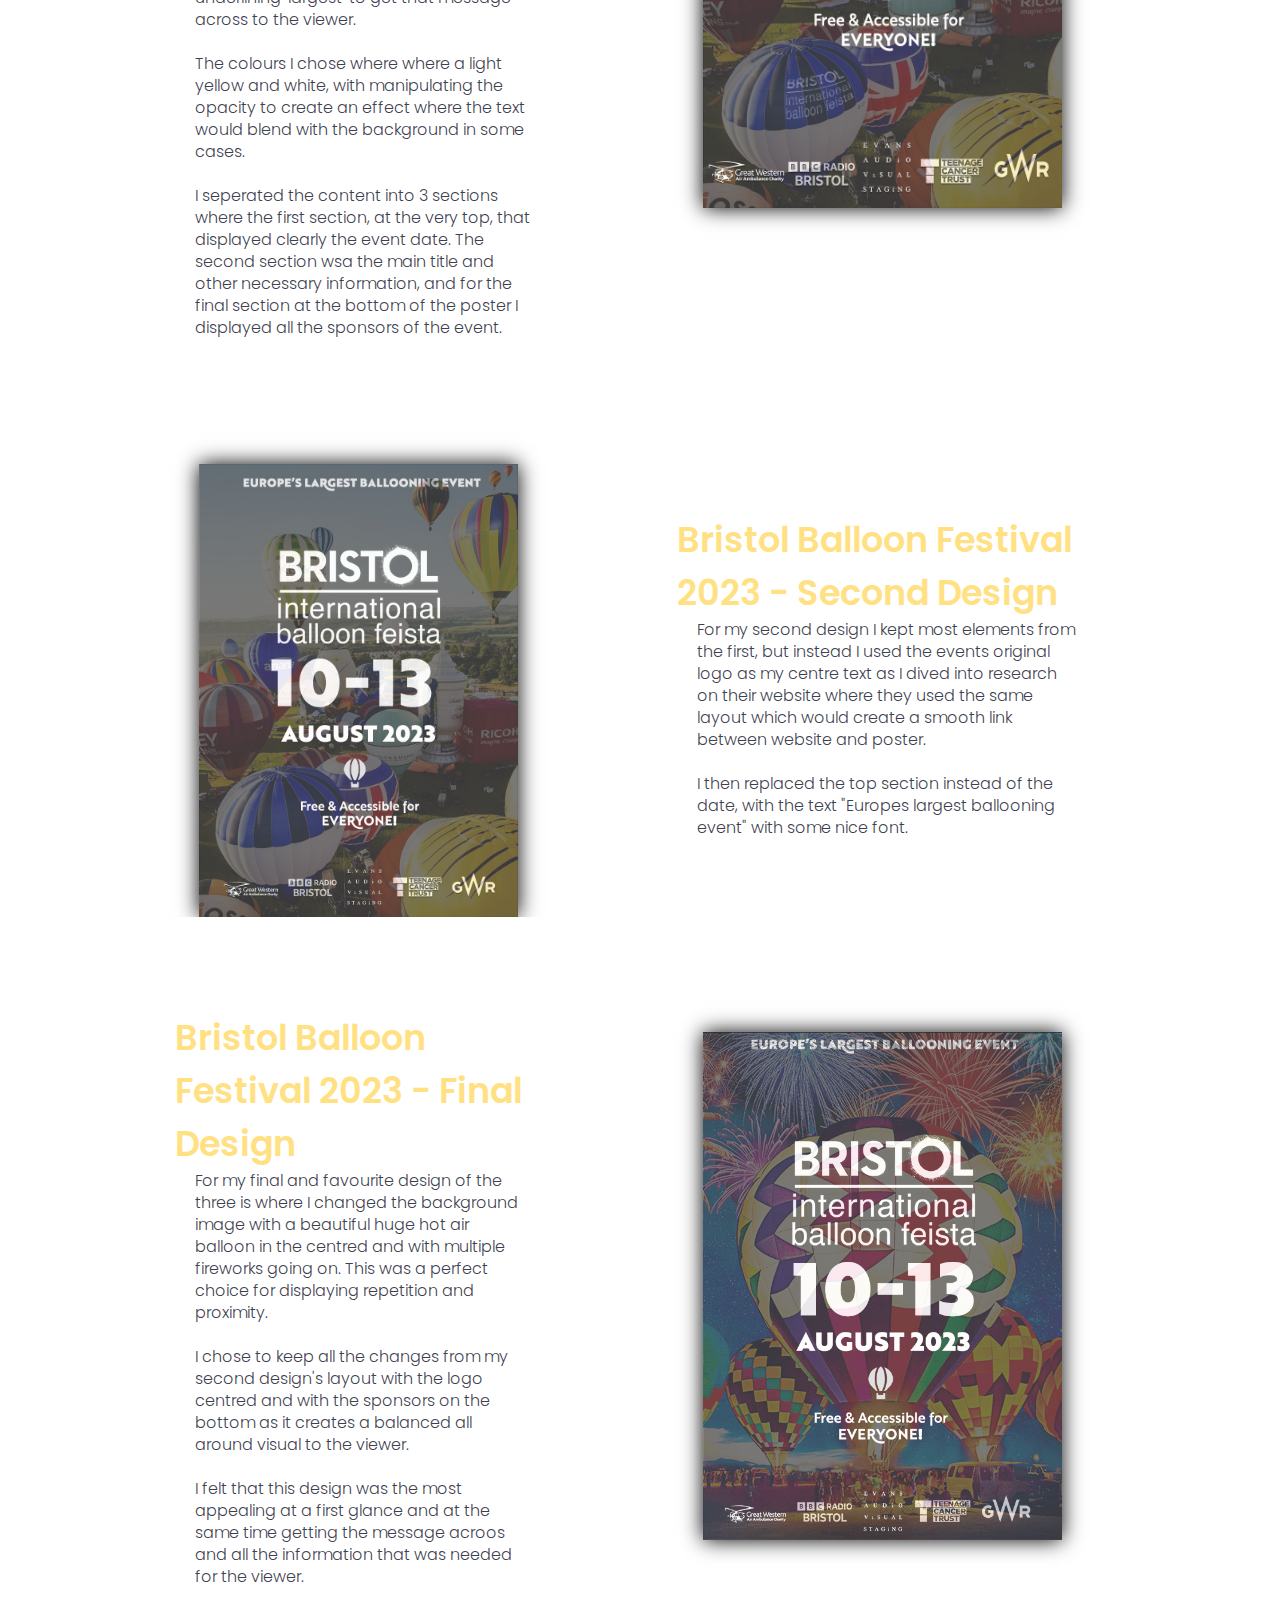
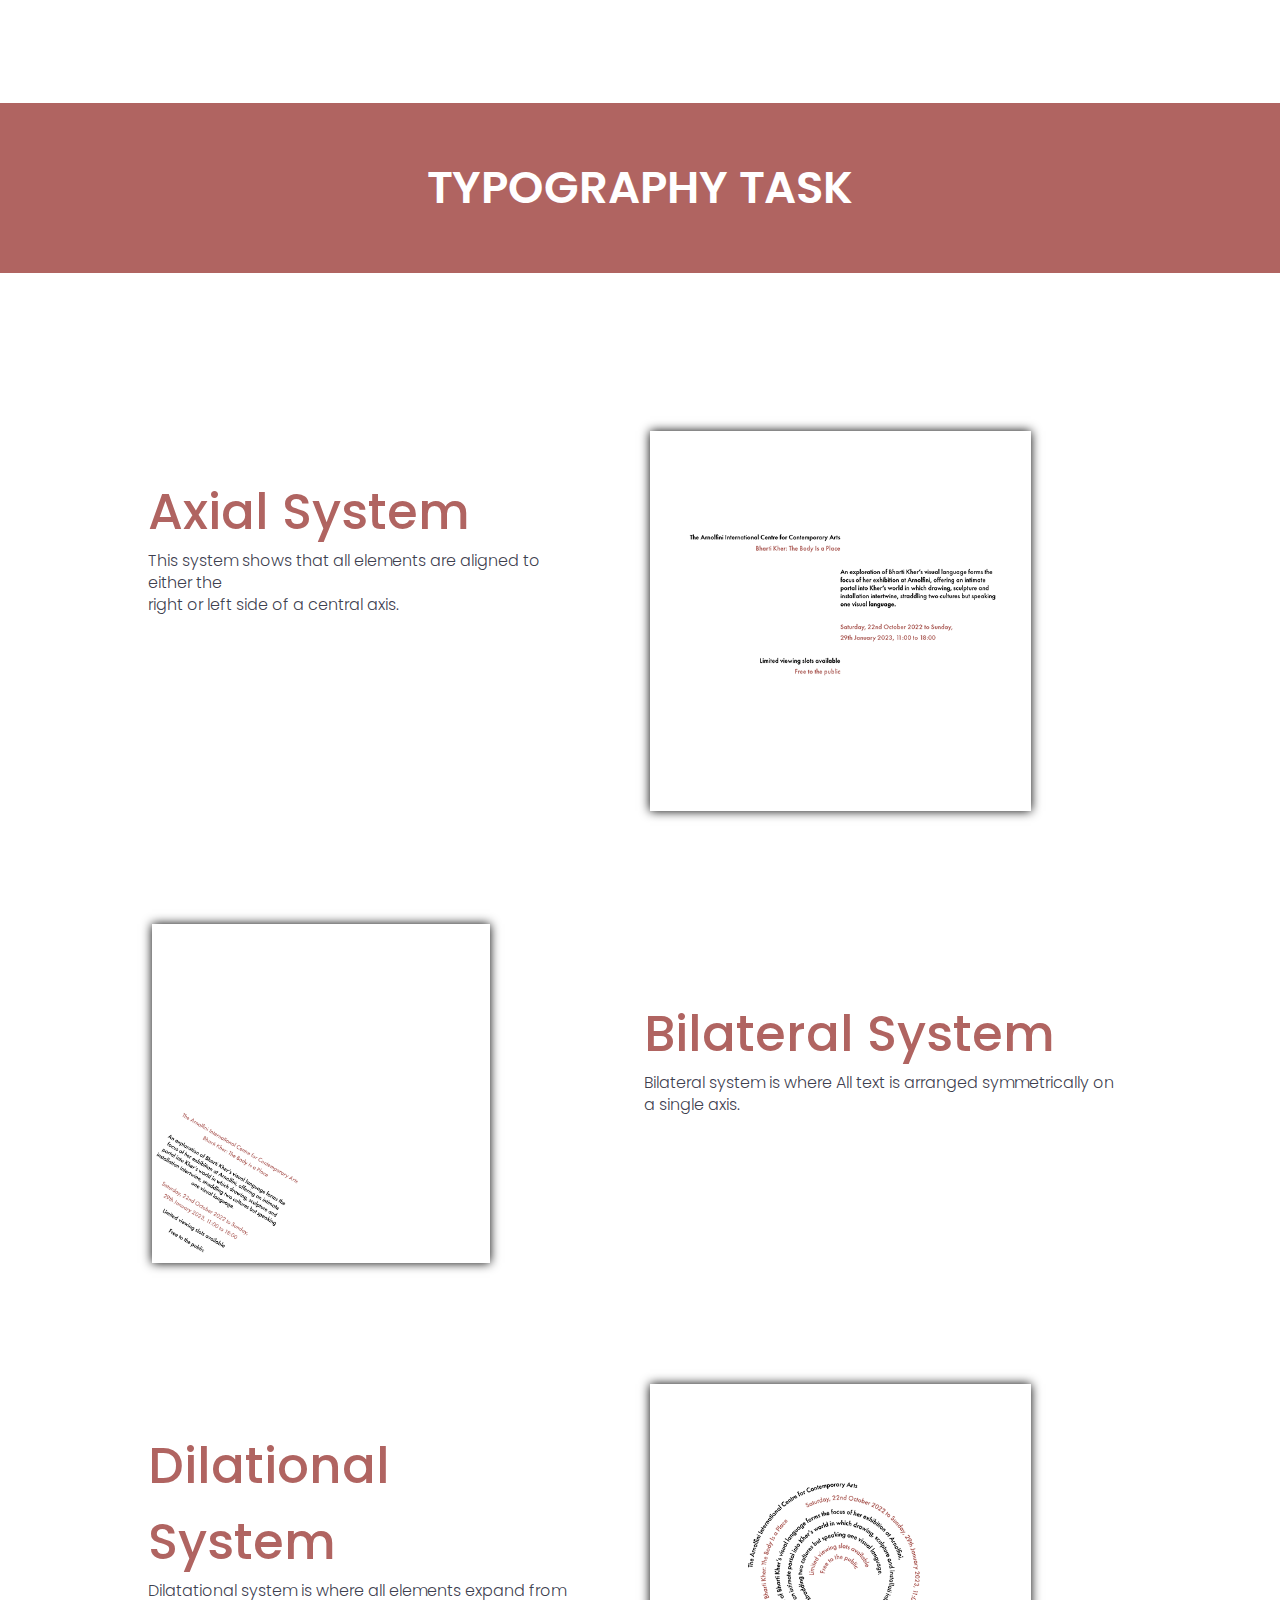
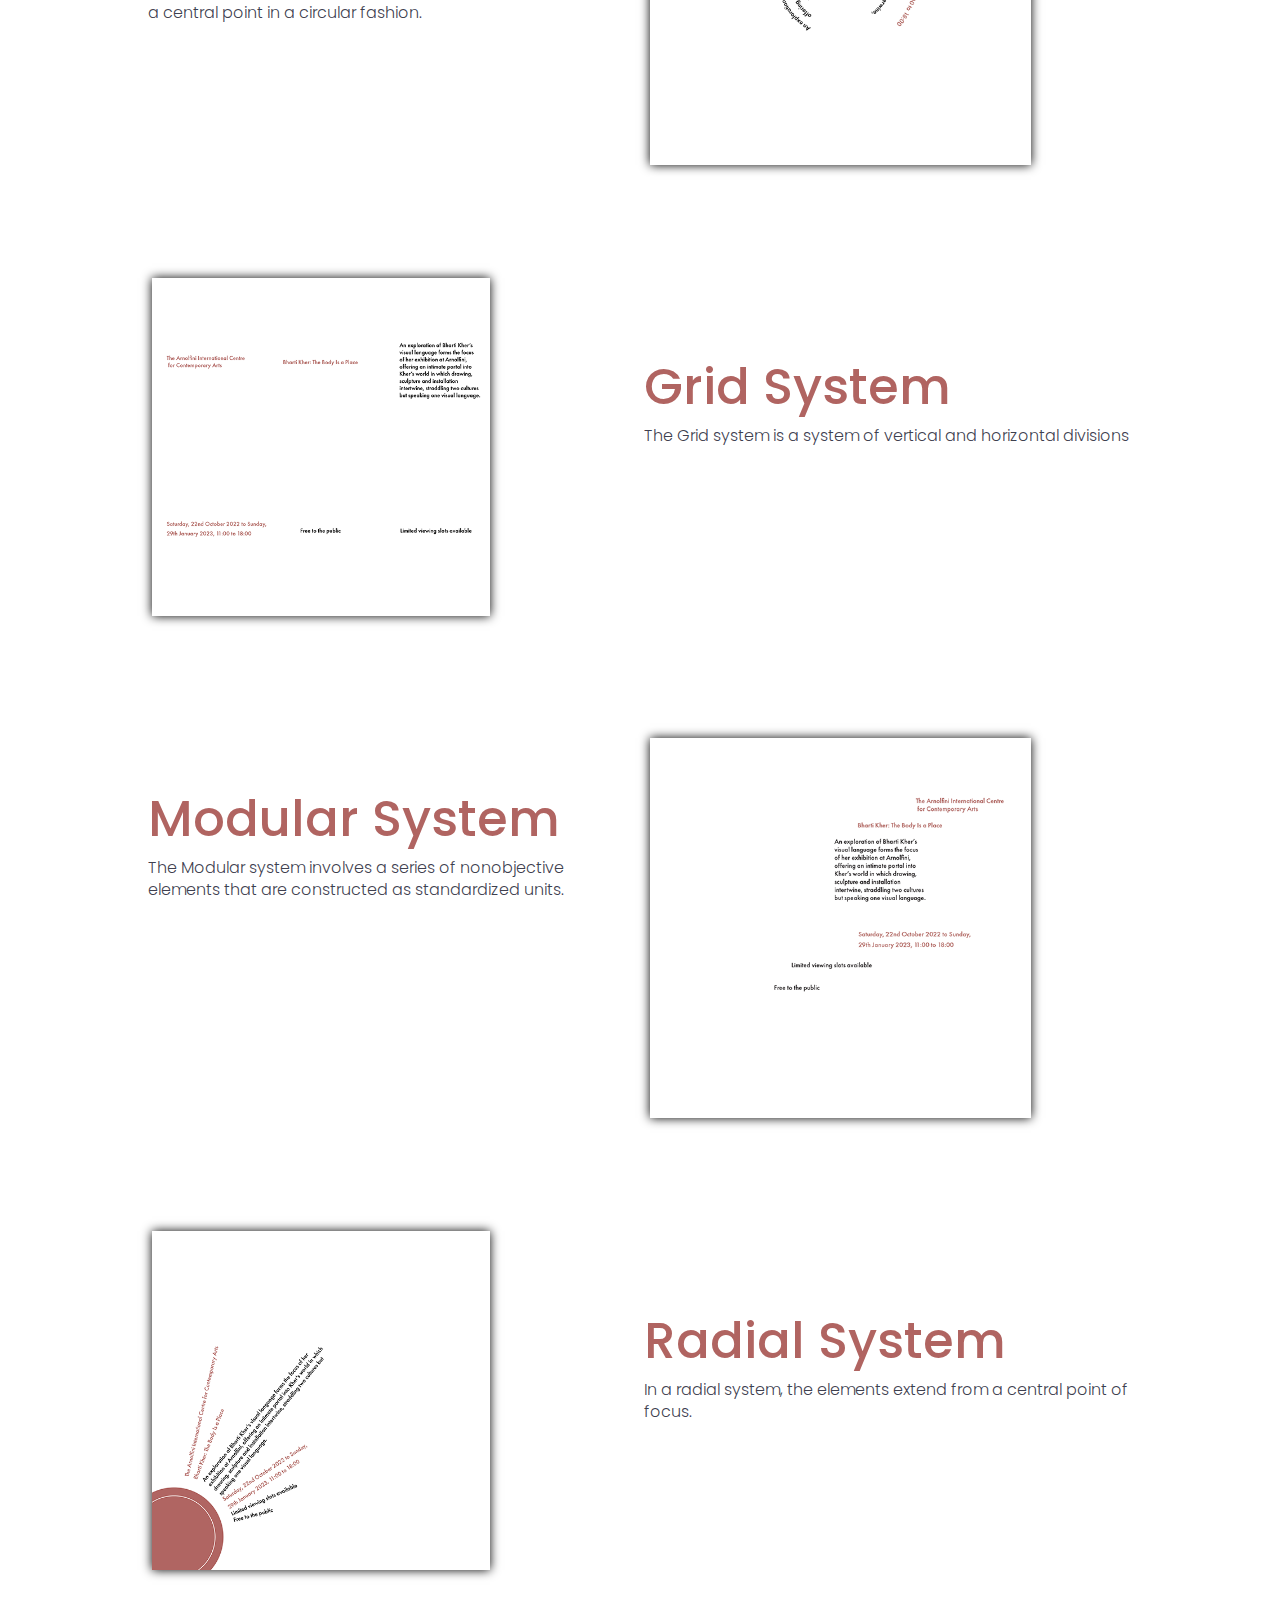
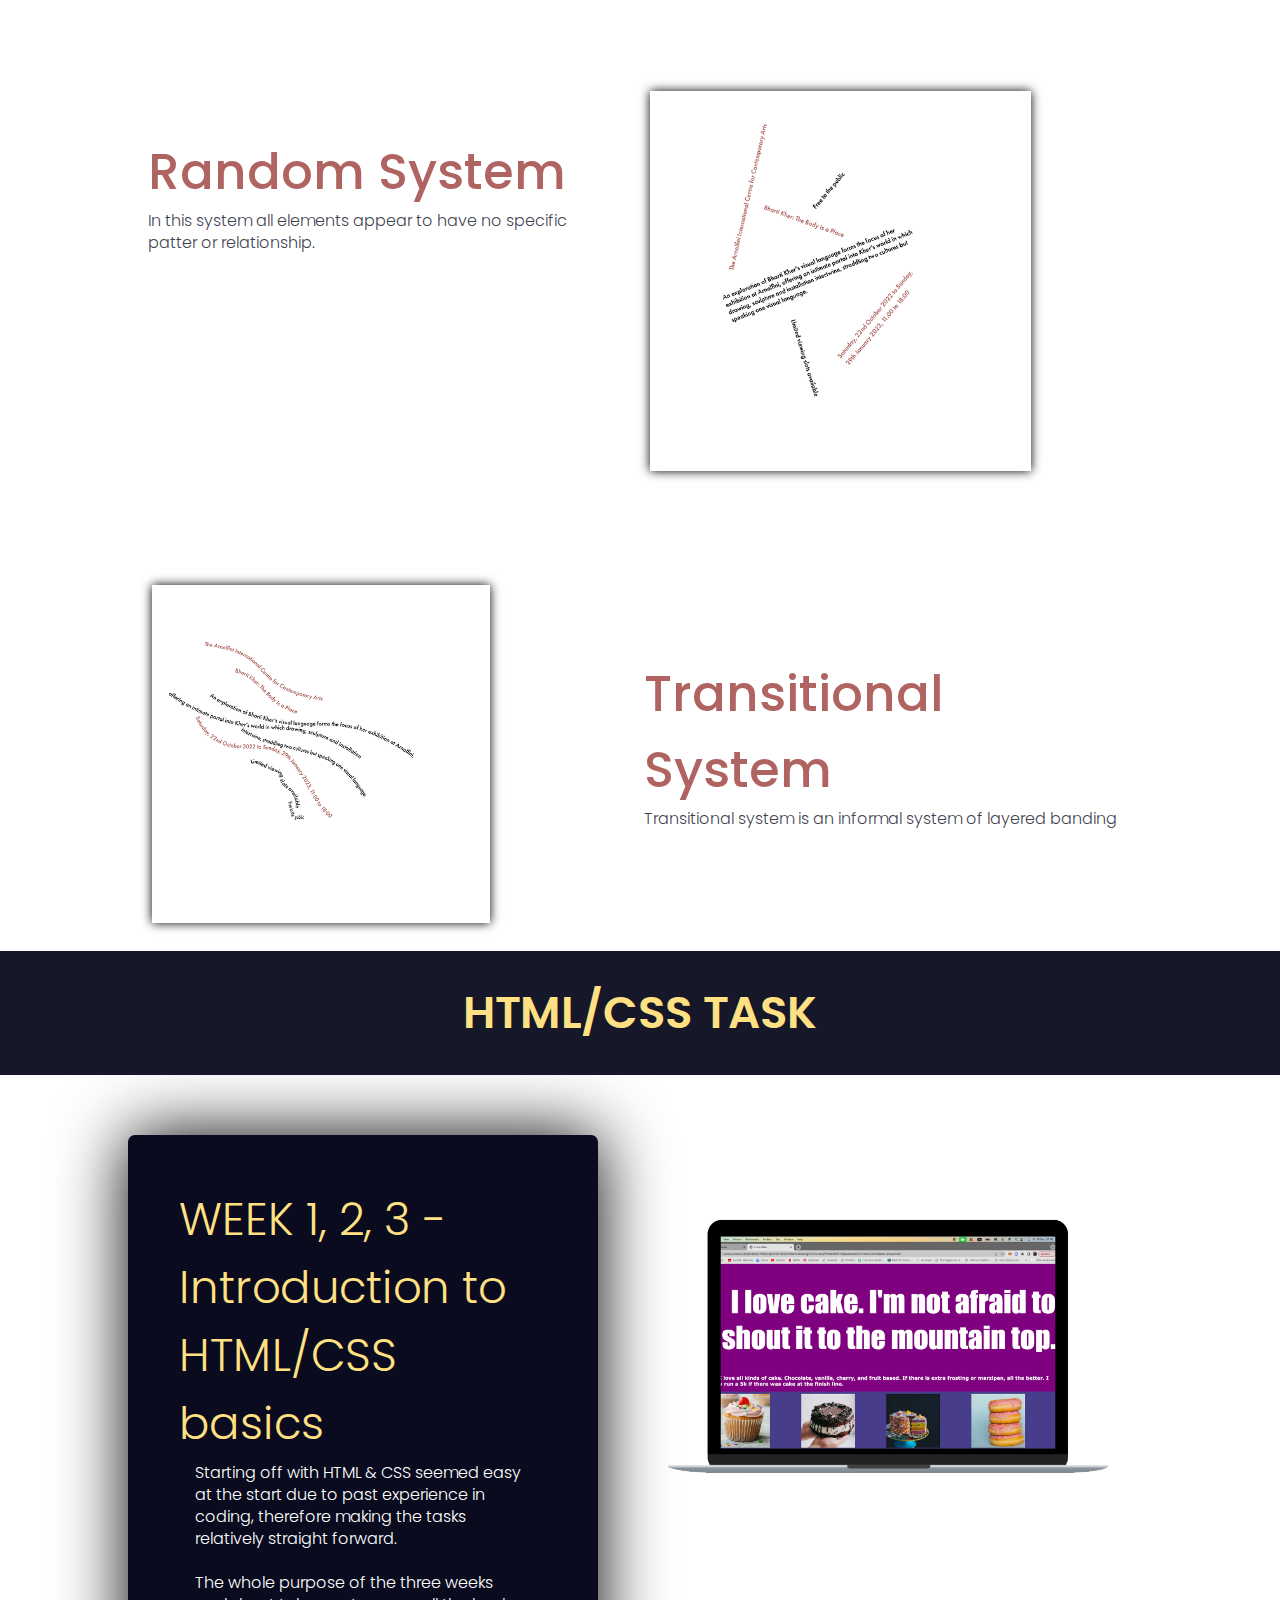
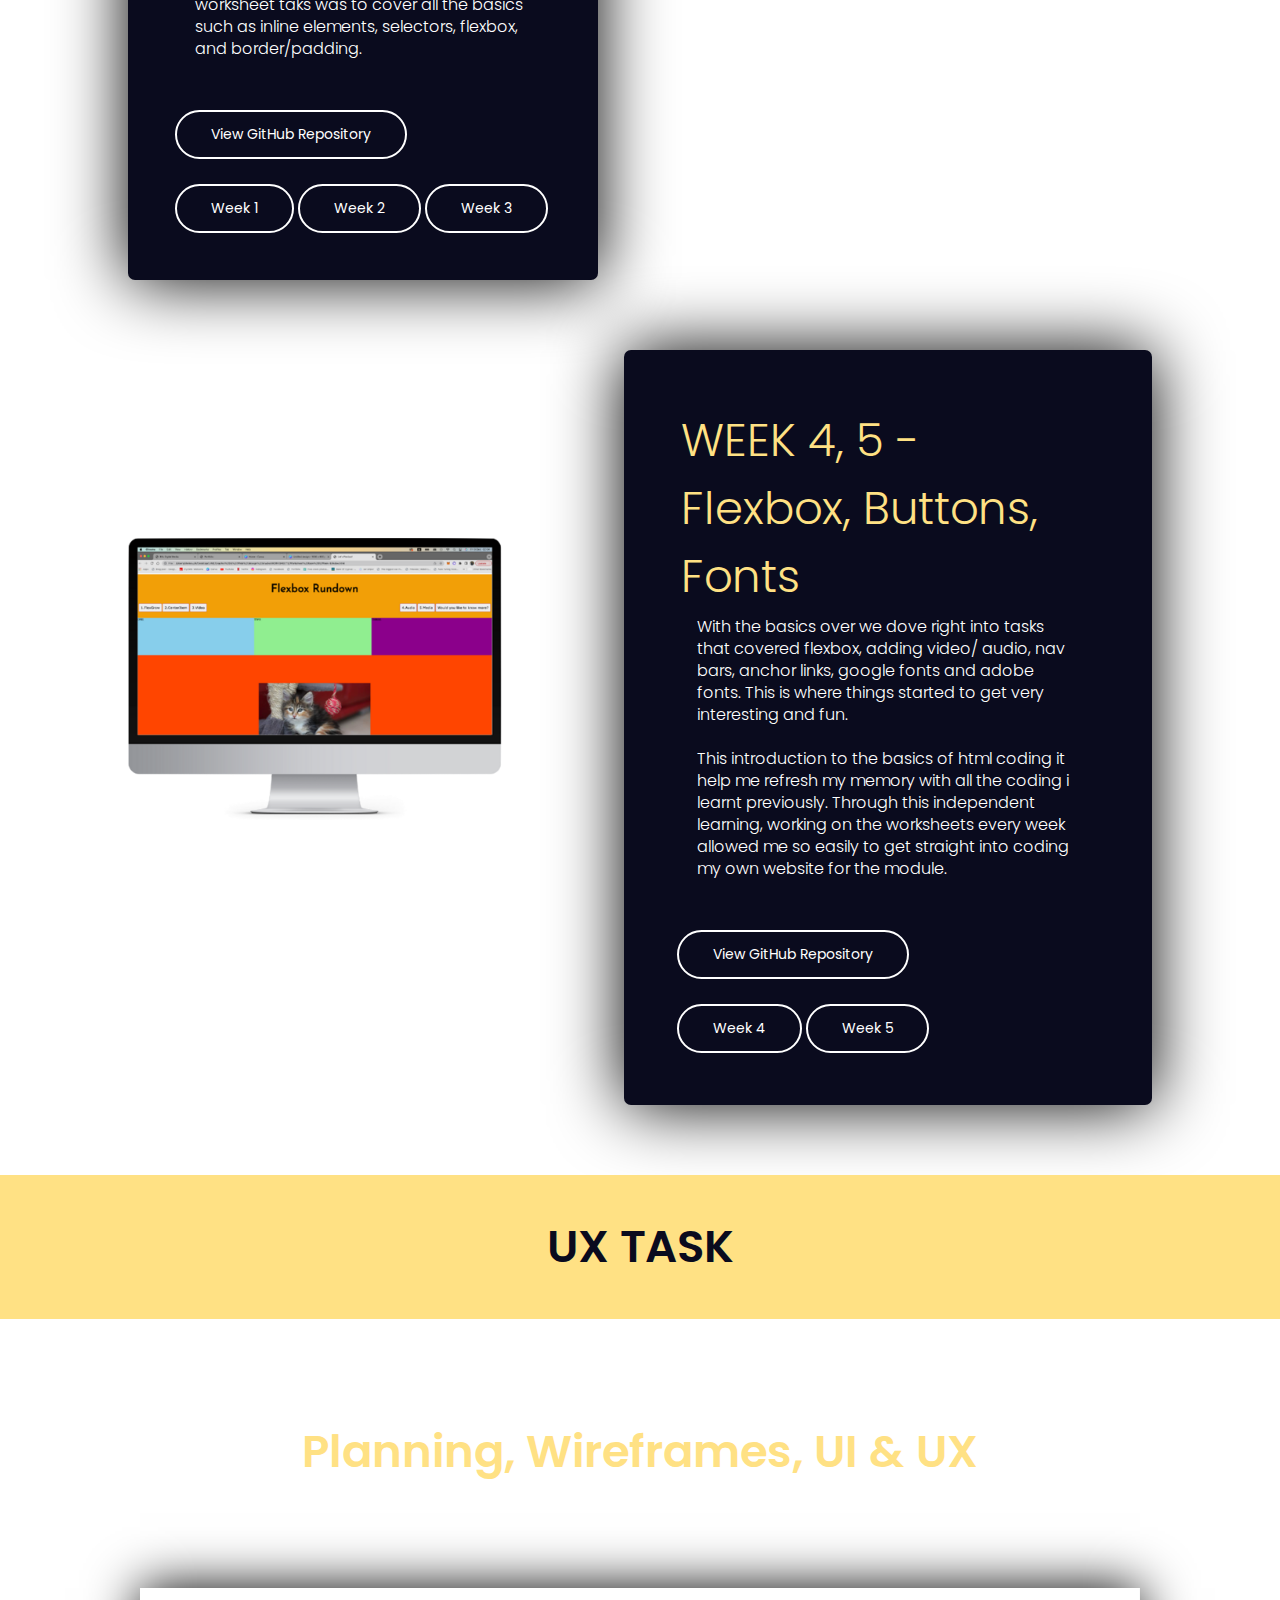
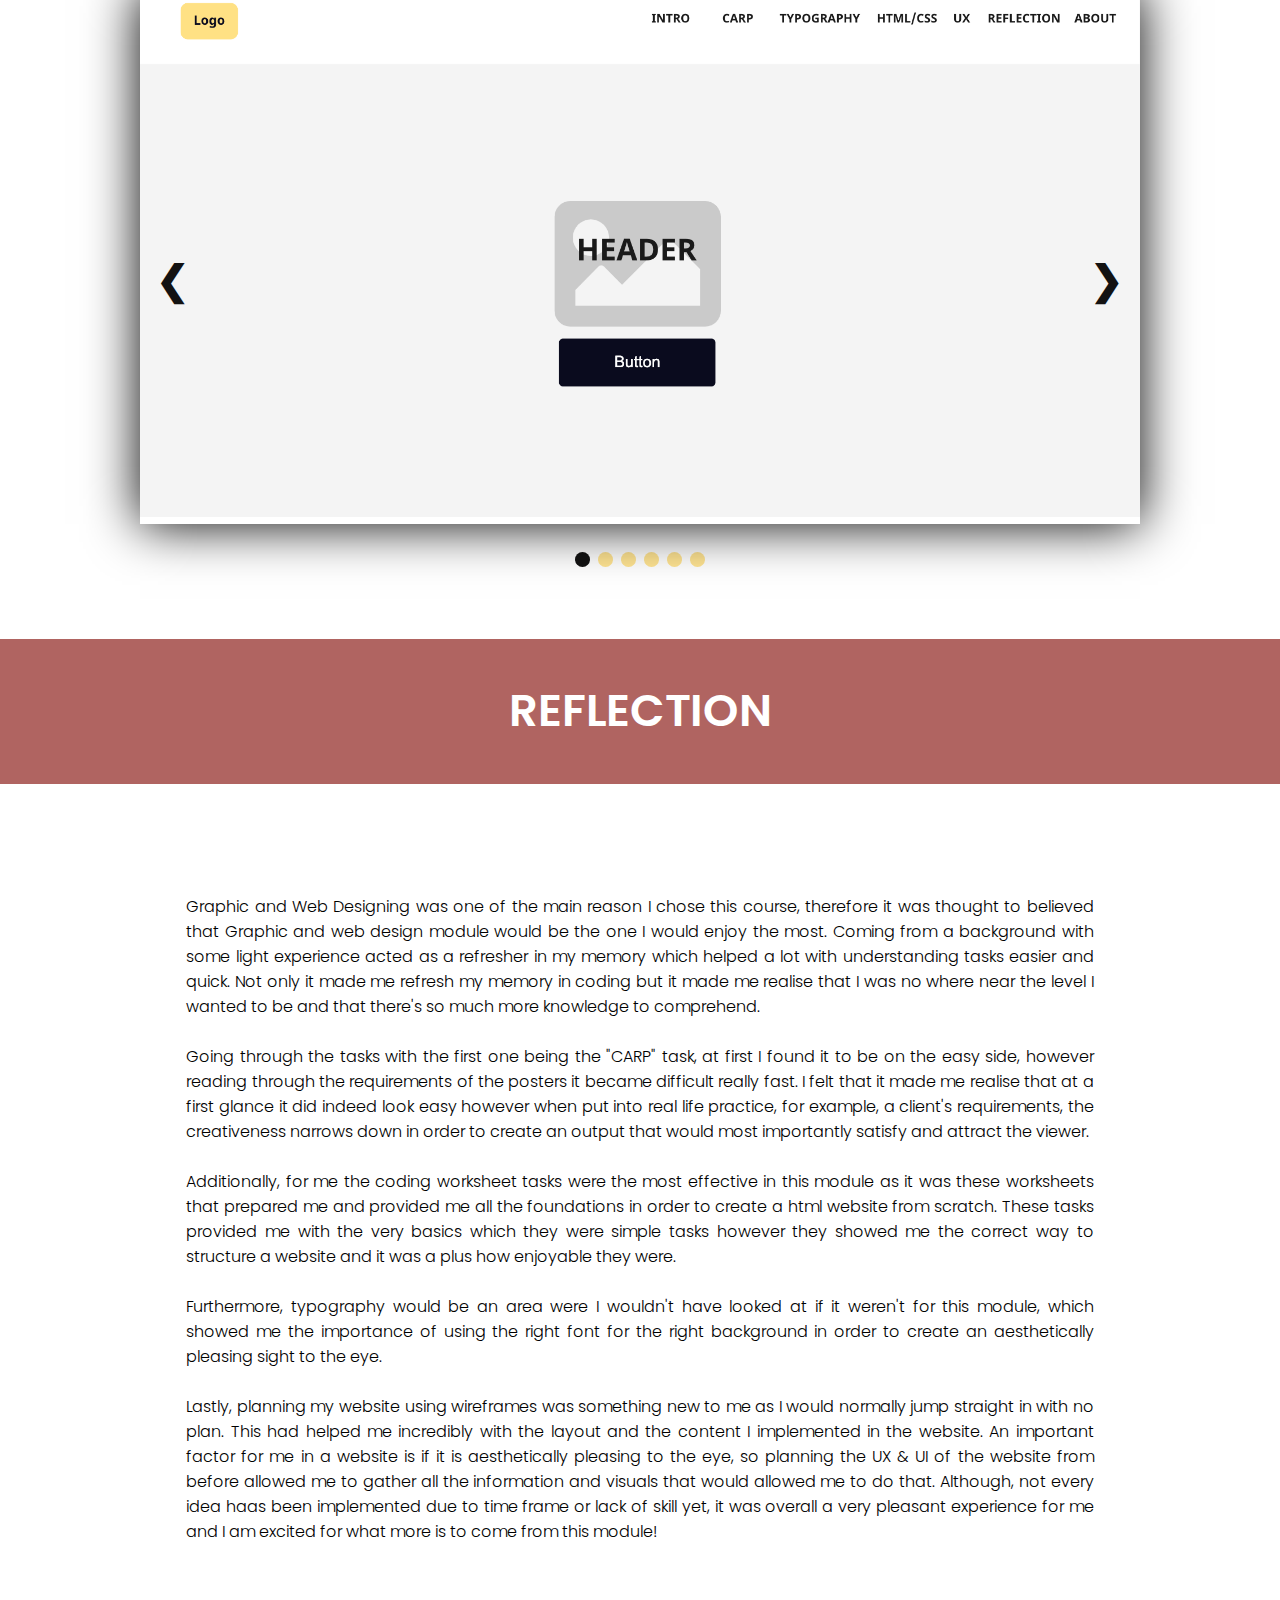
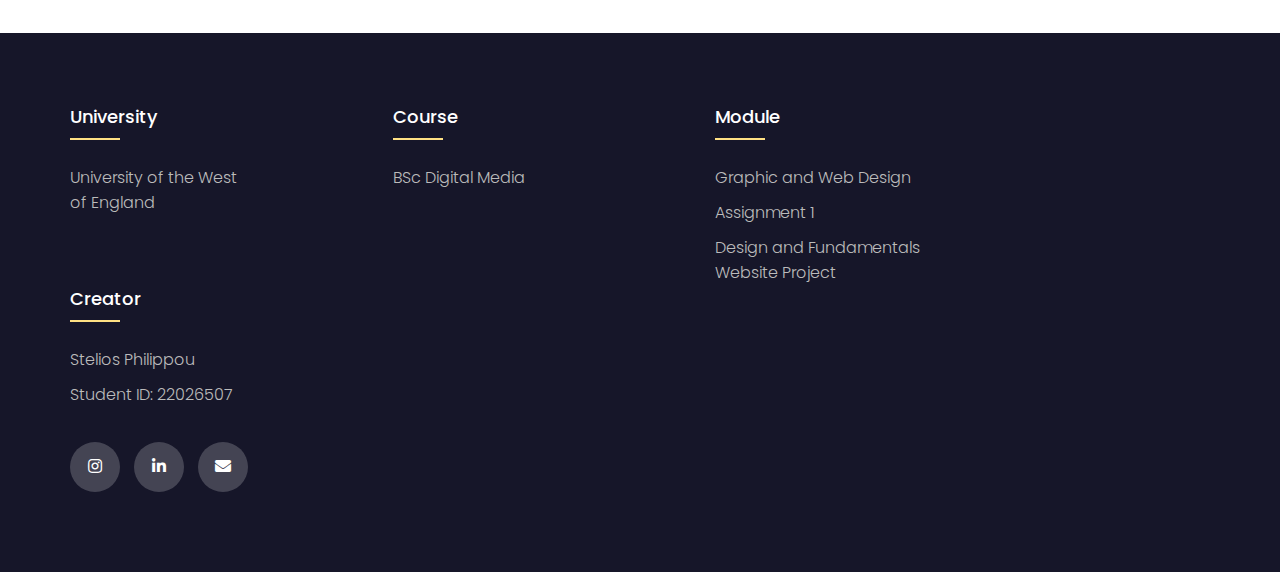
==== commit 26eefd59: "finished" ====
--- a/index.html
+++ b/index.html
@@ -427,7 +427,7 @@
 
 
                 <div class="footer-col" id="footer">
-                    <h4>Contact</h4>
+                    <h4>Creator</h4>
                     <ul>
                         <li><a>Stelios Philippou</a></li>
                         <li><a>Student ID: 22026507</a></li>
--- a/style.css
+++ b/style.css
@@ -7,7 +7,7 @@
 html {
     scroll-behavior: smooth;
   }
-/* Grid templates reference https://developer.mozilla.org/en-US/docs/Web/CSS */
+/* Grid templates reference https://developer.mozilla.org/en-US/docs/Web/CSS/grid-template-areas
 /* A past student's project had made me research further into grid templates for using as a main structure of my website - https://ollie-perry.github.io/Portfolio-Website/#top */
 
   .grid-main{
